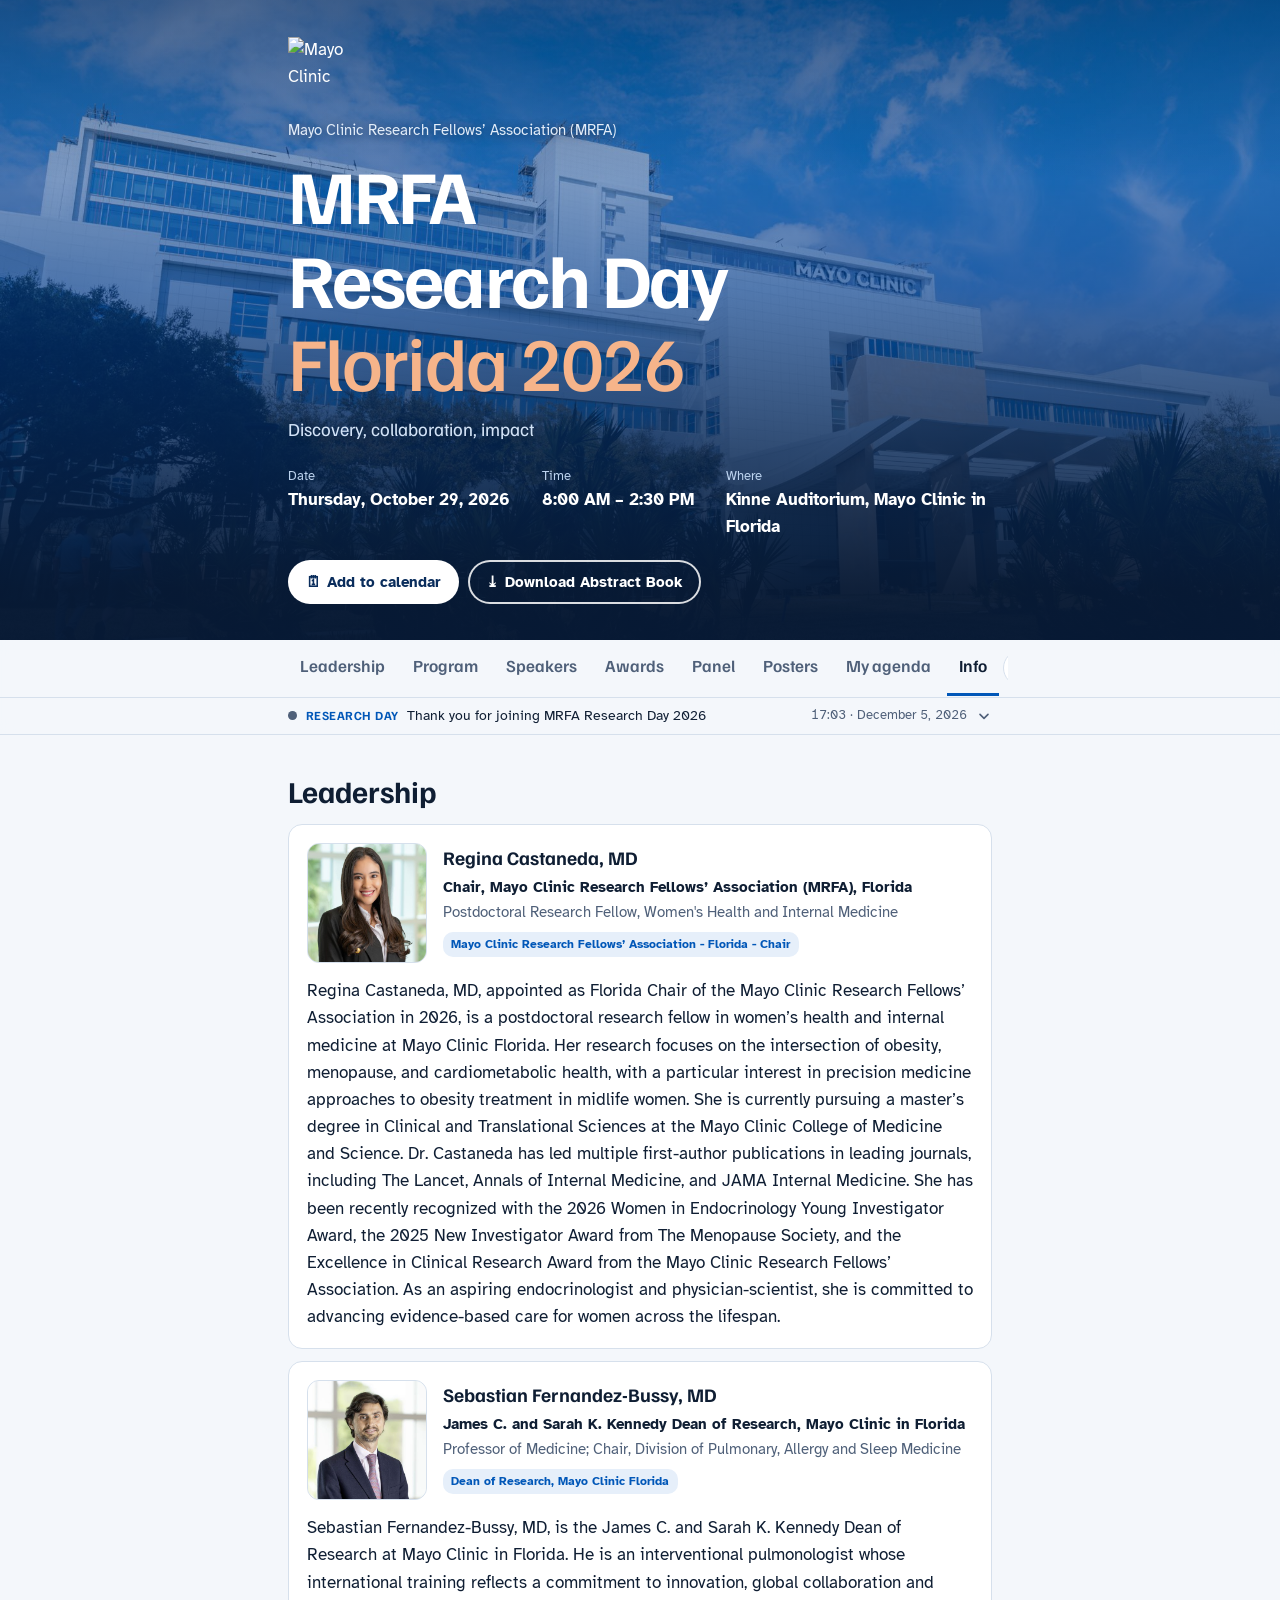
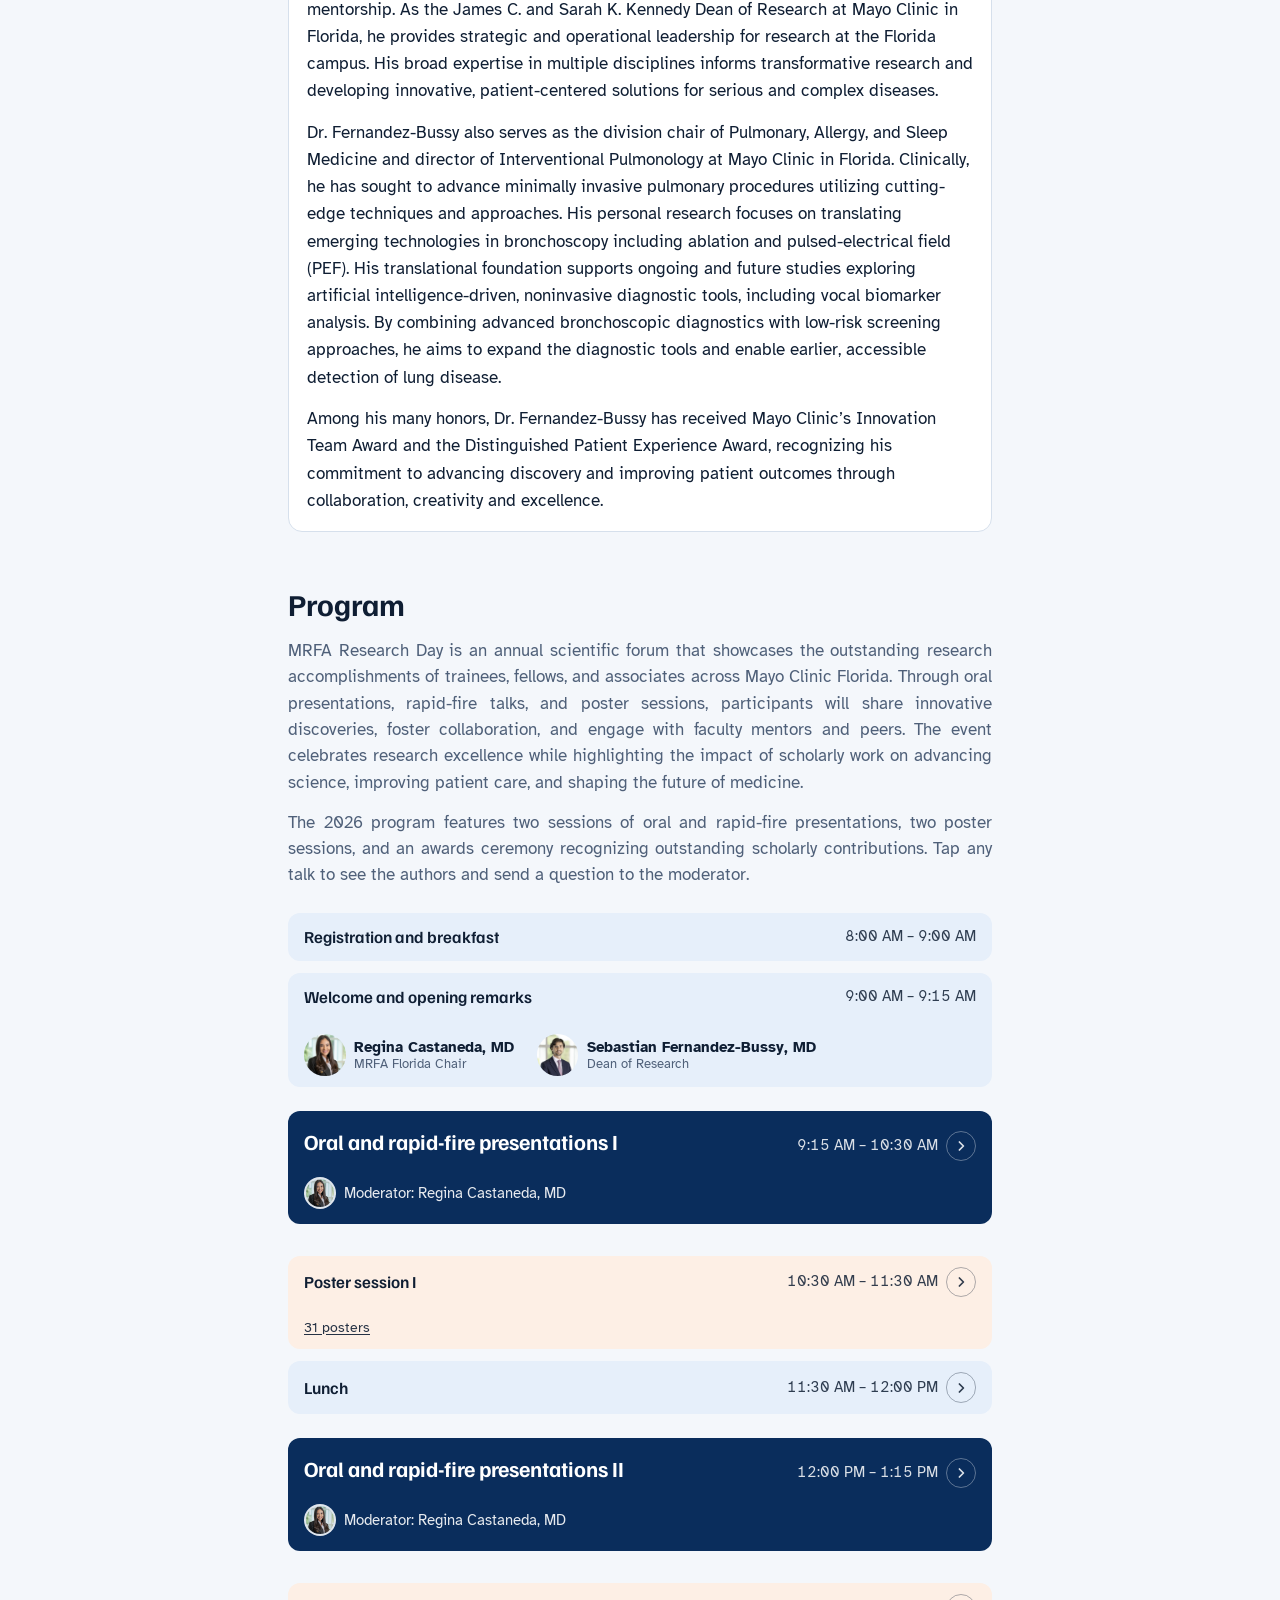
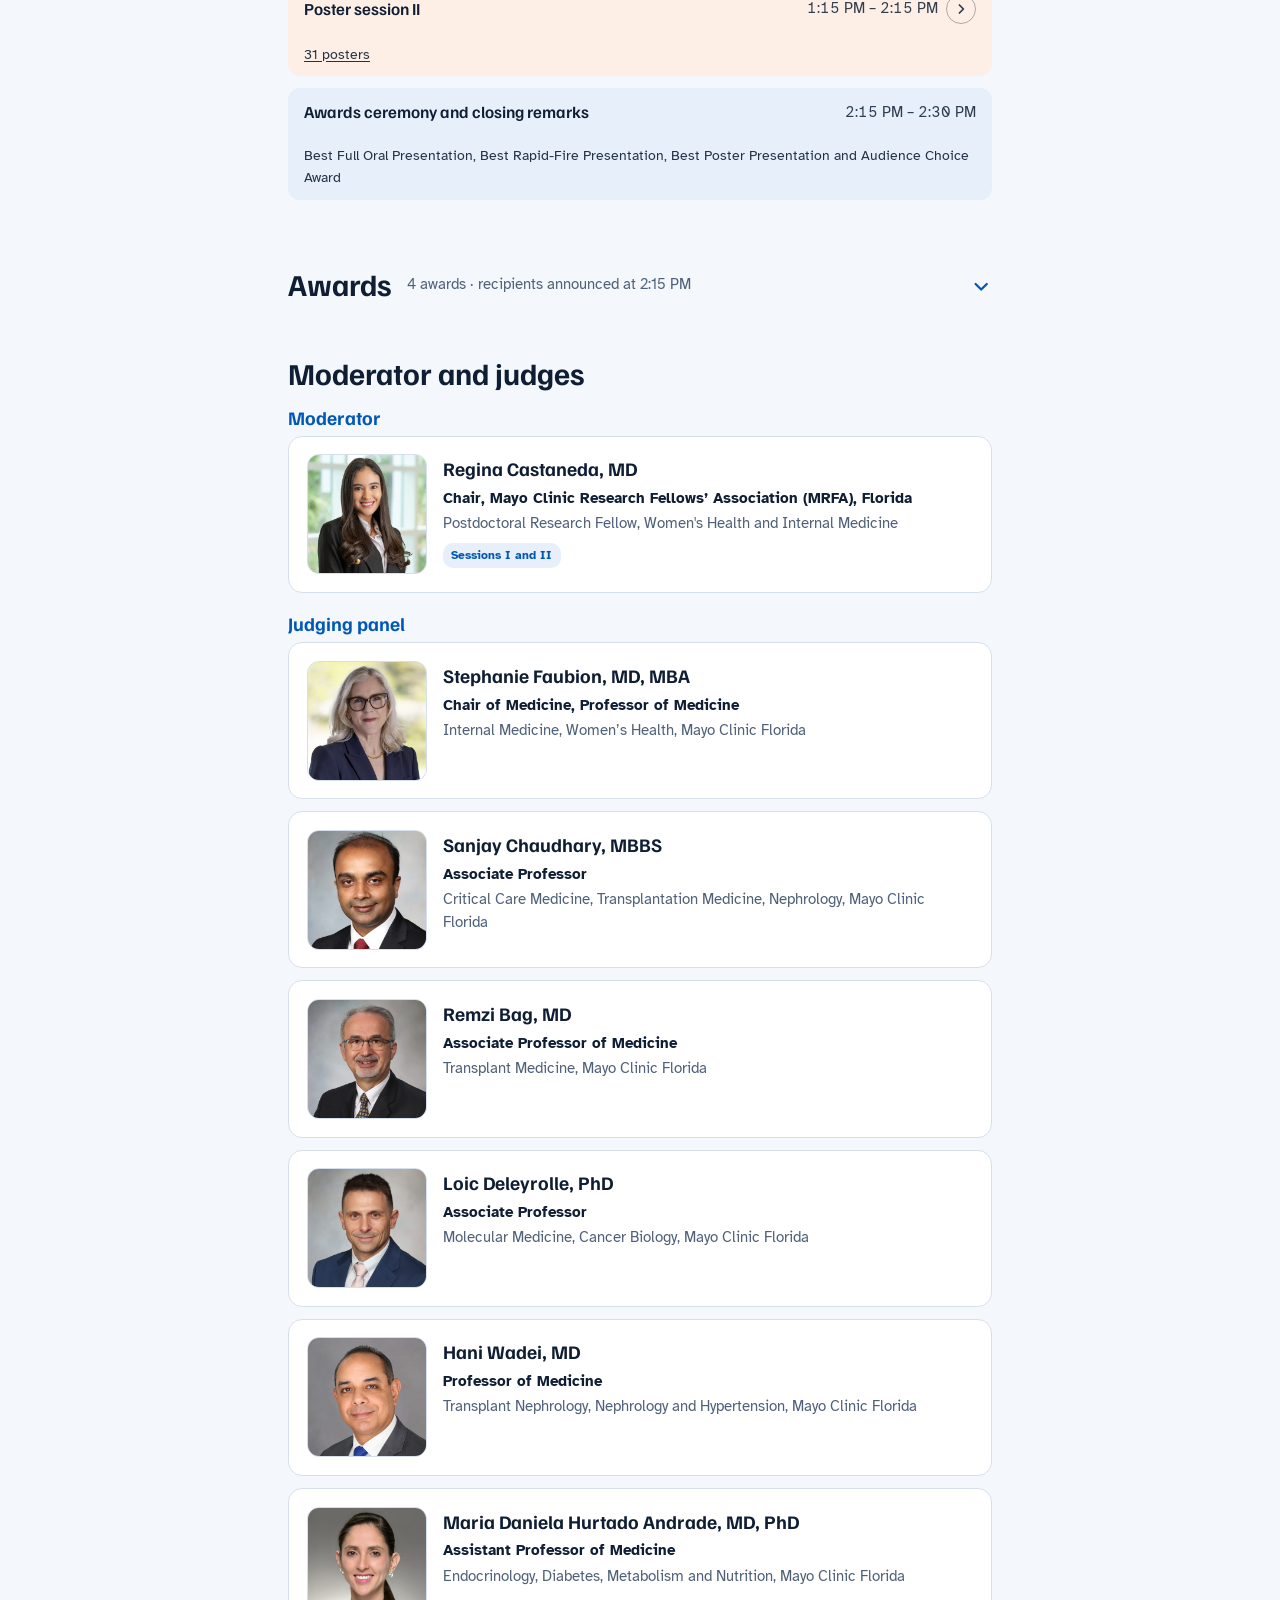
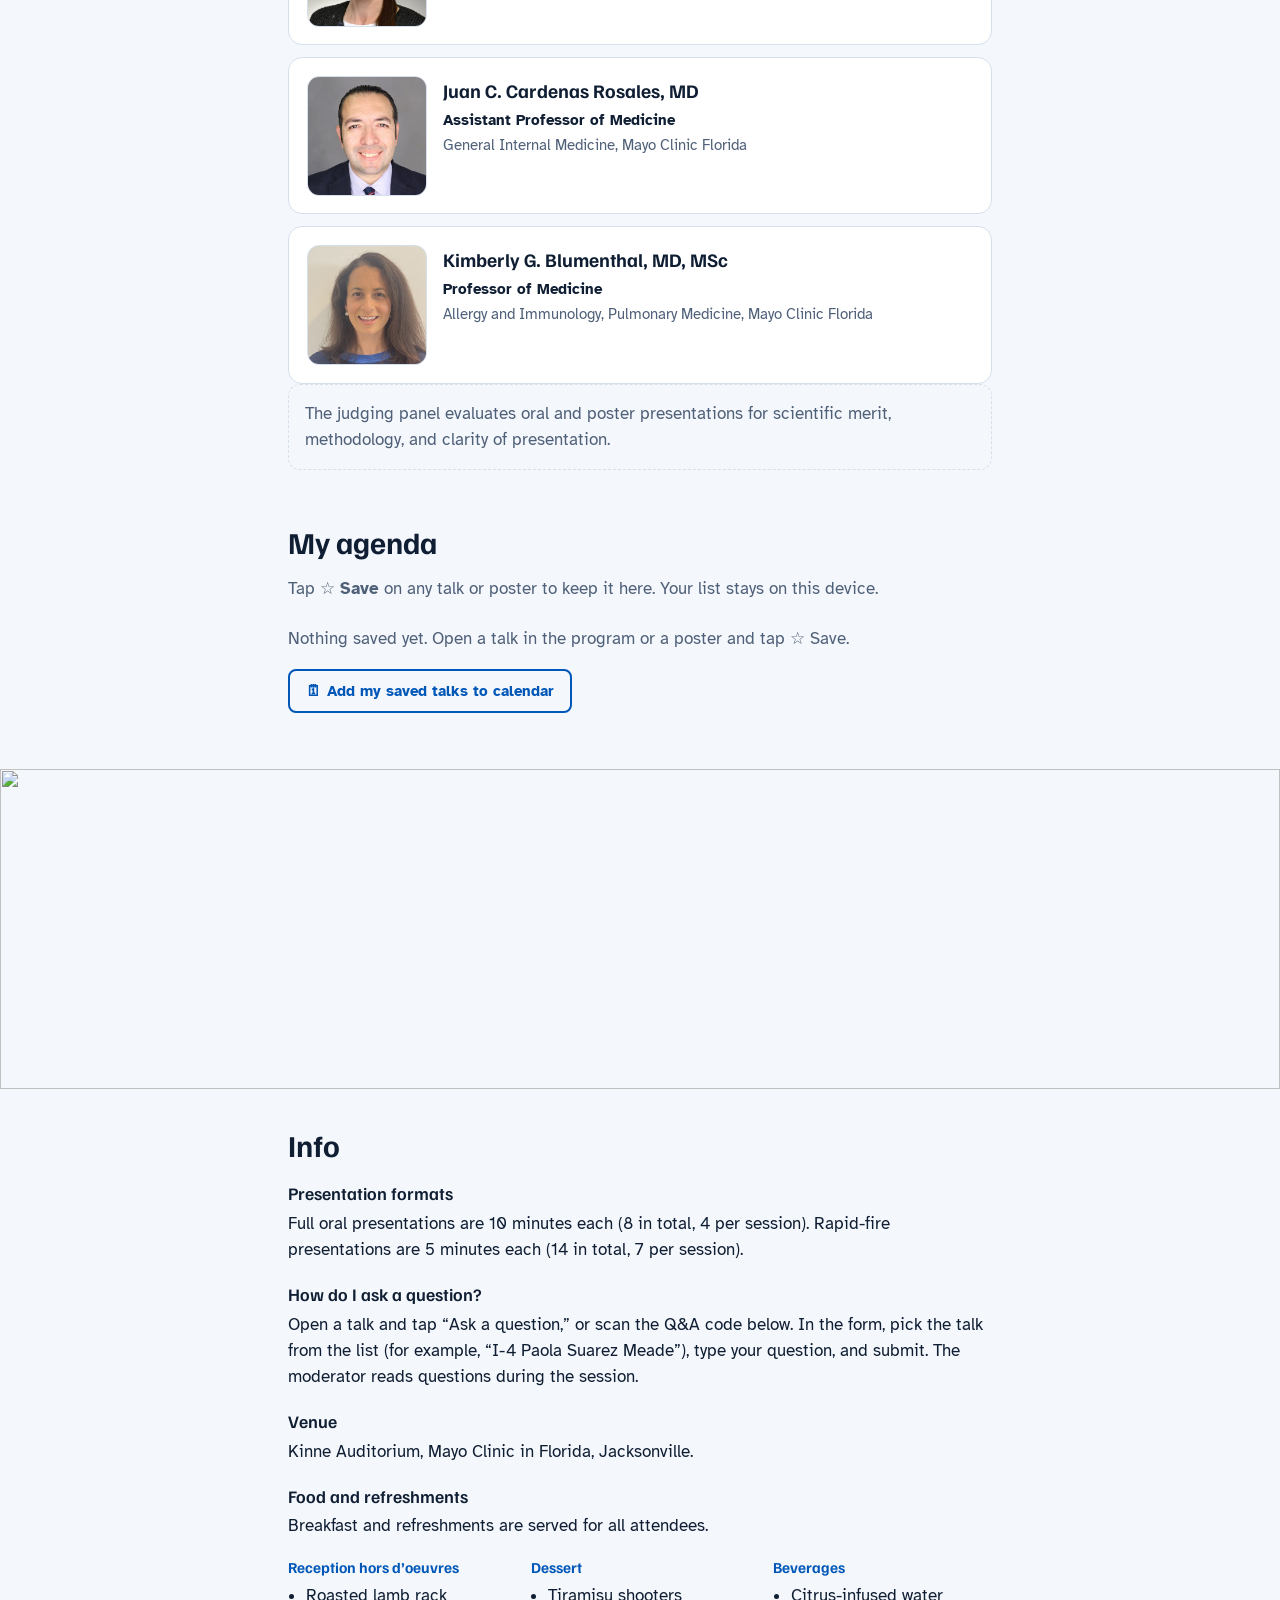
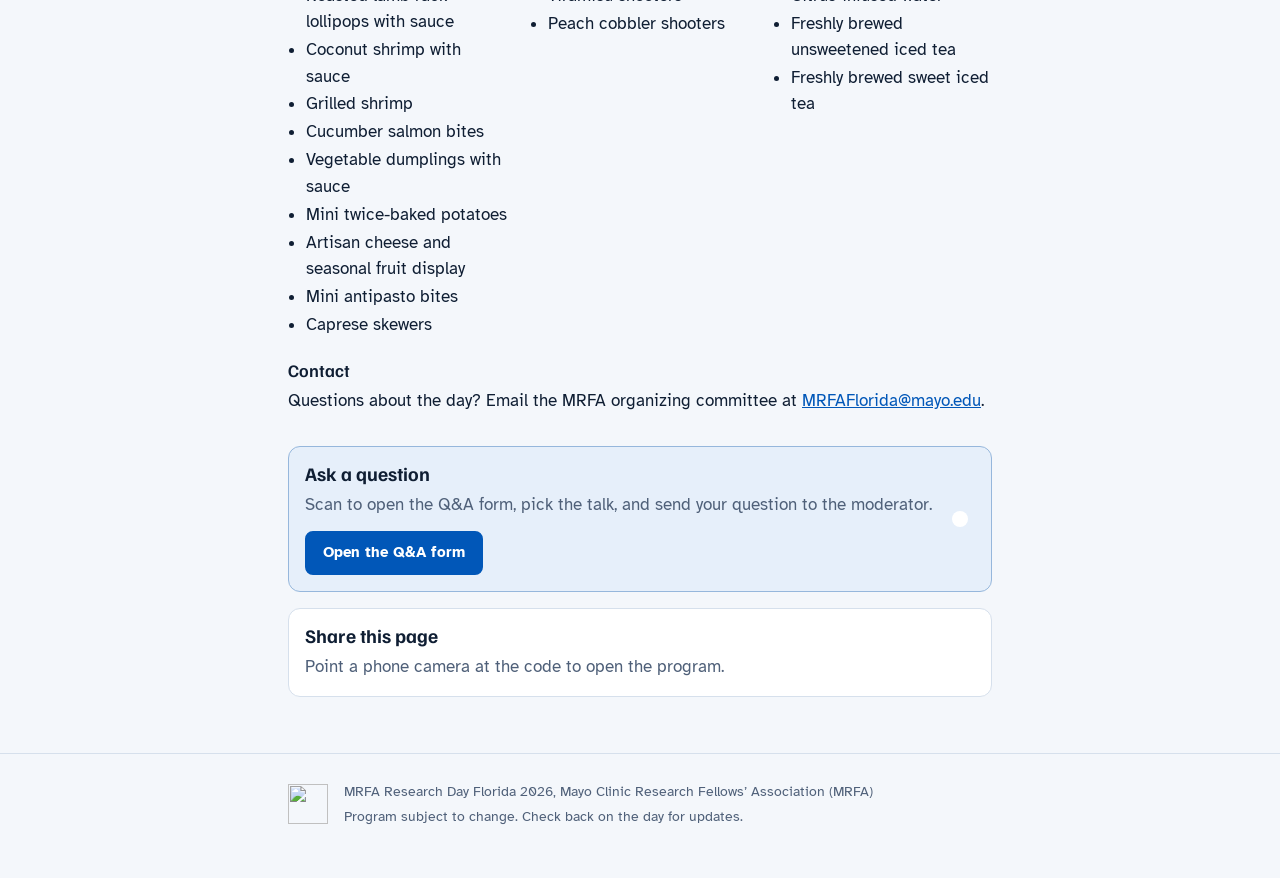
==== index.html @ 40517ba5 "Collapsed Happening now strip under the tabs with 24 h time and date; live state computed from the a" ====
<!doctype html>
<html lang="en">
<head>
  <meta charset="utf-8">
  <meta name="viewport" content="width=device-width, initial-scale=1, viewport-fit=cover">
  <title>Mayo Clinic Research Fellows’ Association (MRFA) Research Day, Florida 2026</title>
  <meta name="description" content="Thursday, October 29, 2026, Kinne Auditorium. Program, speakers, posters, abstracts and live Q&A.">
  <meta property="og:type" content="website">
  <meta property="og:site_name" content="MRFA Research Day, Florida 2026">
  <meta property="og:title" content="MRFA Research Day, Florida 2026">
  <meta property="og:description" content="Thursday, October 29, 2026, Kinne Auditorium. Program, speakers, posters, abstracts and live Q&A.">
  <meta property="og:url" content="https://mrfa-florida.github.io/research-day-2026/">
  <meta property="og:image" content="https://mrfa-florida.github.io/research-day-2026/assets/img/og-card.jpg">
  <meta property="og:image:width" content="1200">
  <meta property="og:image:height" content="630">
  <meta property="og:image:alt" content="MRFA Research Day, Florida 2026. Thursday, October 29, 2026, Kinne Auditorium, Mayo Clinic in Florida.">
  <meta name="twitter:card" content="summary_large_image">
  <meta name="twitter:image" content="https://mrfa-florida.github.io/research-day-2026/assets/img/og-card.jpg">
  <meta name="theme-color" content="#0a2d5c">
  <link rel="preconnect" href="https://fonts.googleapis.com">
  <link rel="preconnect" href="https://fonts.gstatic.com" crossorigin>
  <link href="https://fonts.googleapis.com/css2?family=Atkinson+Hyperlegible:ital,wght@0,400;0,700;1,400&family=Familjen+Grotesk:wght@500;600;700&display=swap" rel="stylesheet">
  <script src="assets/hero.js?v=202610131700"></script>
  <script src="assets/theme.js?v=202610131700"></script>
  <link rel="stylesheet" href="assets/styles.css?v=202610131700">
  <link rel="icon" href="assets/img/mayo-clinic-logo.svg" type="image/svg+xml">
</head>
<body>
  <a class="skip" href="#program">Skip to the program</a>

  <header class="hero">
    <div class="hero-shade"></div>
    <div class="wrap hero-inner">
      <img class="logo" src="assets/img/mayo-clinic-logo-white.svg" alt="Mayo Clinic" width="64" height="64">
      <p class="host" id="host"></p>
      <h1 id="event-name">MRFA Research Day</h1>
      <p class="tagline" id="tagline" hidden></p>
      <dl class="facts">
        <div><dt>Date</dt><dd id="event-date">—</dd></div>
        <div><dt>Time</dt><dd id="event-time">—</dd></div>
        <div><dt>Where</dt><dd id="event-place">—</dd></div>
      </dl>
      <div class="hero-actions">
        <button type="button" class="hero-cal" id="add-cal"><span aria-hidden="true">🗓</span> Add to calendar</button>
        <a class="hero-cal hero-book" href="assets/abstract-book.pdf" download="MRFA-Research-Day-2026-Abstract-Book.pdf"><span aria-hidden="true">⤓</span> Download Abstract Book</a>
      </div>
    </div>
  </header>

  <nav class="tabs" aria-label="Sections">
    <div class="wrap tabs-inner">
      <a href="#leadership">Leadership</a>
      <a href="#program">Program</a>
      <a href="speakers.html">Speakers</a>
      <a href="#awards">Awards</a>
      <a href="#panel">Panel</a>
      <a href="speakers.html#posters">Posters</a>
      <a href="#mine">My agenda</a>
      <a href="#info">Info</a>
      <button type="button" class="theme-btn" id="theme-btn" aria-label="Theme">
        <svg class="ic ic-auto" viewBox="0 0 20 20" aria-hidden="true"><circle cx="10" cy="10" r="7" fill="none" stroke="currentColor" stroke-width="1.8"/><path d="M10 3a7 7 0 0 1 0 14z" fill="currentColor"/></svg>
        <svg class="ic ic-light" viewBox="0 0 20 20" aria-hidden="true"><circle cx="10" cy="10" r="3.6" fill="currentColor"/><g stroke="currentColor" stroke-width="1.8" stroke-linecap="round"><path d="M10 1.8v2.2M10 16v2.2M1.8 10h2.2M16 10h2.2M4.2 4.2l1.6 1.6M14.2 14.2l1.6 1.6M4.2 15.8l1.6-1.6M14.2 5.8l1.6-1.6"/></g></svg>
        <svg class="ic ic-dark" viewBox="0 0 20 20" aria-hidden="true"><path d="M15.5 12.6A6.5 6.5 0 0 1 7.4 4.5a6.5 6.5 0 1 0 8.1 8.1z" fill="currentColor"/></svg>
        <span class="theme-label">Auto</span>
      </button>
    </div>
      <details class="nowstrip" id="nowstrip">
      <summary class="wrap ns-sum">
        <span class="ns-dot" aria-hidden="true"></span>
        <span class="ns-label" id="ns-label">Happening now</span>
        <span class="ns-text" id="ns-text"></span>
        <span class="ns-clock" id="ns-clock"></span>
        <svg class="ns-chev" viewBox="0 0 20 20" aria-hidden="true"><path d="M5 8l5 5 5-5" fill="none" stroke="currentColor" stroke-width="2" stroke-linecap="round" stroke-linejoin="round"/></svg>
      </summary>
      <div class="wrap ns-body" id="ns-body" aria-live="polite"></div>
    </details>
  </nav>

  <main>
    <section id="leadership" class="wrap block" aria-labelledby="h-leadership">
      <h2 id="h-leadership">Leadership</h2>
      <ul class="people" id="committee-list"></ul>
    </section>

    <section id="program" class="wrap block" aria-labelledby="h-program">
      <h2 id="h-program">Program</h2>
      <div class="lede" id="event-intro"></div>
      <p class="notice" id="event-notice" hidden></p>
      <div class="now-card" id="now-card" hidden aria-live="polite"></div>
      <ol class="run" id="run"></ol>
    </section>

    <section id="awards" class="wrap block" aria-labelledby="h-awards">
      <details class="sec-fold" id="awards-fold">
        <summary>
          <h2 id="h-awards">Awards</h2>
          <span class="fold-note">4 awards · recipients announced at 2:15 PM</span>
          <svg class="chev" viewBox="0 0 20 20" aria-hidden="true"><path d="M5 8l5 5 5-5" fill="none" stroke="currentColor" stroke-width="2" stroke-linecap="round" stroke-linejoin="round"/></svg>
        </summary>
        <p class="lede" id="awards-note"></p>
        <ul class="awards" id="award-list"></ul>
        <div class="award-card" id="award-card" hidden>
          <h3 id="award-title">Audience Choice Award</h3>
          <div id="award-text"></div>
          <div class="award-row">
            <a class="btn rate-btn" id="award-open" data-start="09:15" data-open-label="Rate a talk" target="_blank" rel="noopener" aria-disabled="true">Rate this talk</a>
            <div class="qr" id="award-qr" aria-label="QR code for the rating form"></div>
          </div>
        </div>
      </details>
    </section>

    <section id="panel" class="wrap block" aria-labelledby="h-panel">
      <h2 id="h-panel">Moderator and judges</h2>
      <h3 class="panel-sub">Moderator</h3>
      <ul class="people" id="moderator-list"></ul>
      <h3 class="panel-sub">Judging panel</h3>
      <ul class="people" id="judge-list"></ul>
      <p class="panel-note" id="judges-note" hidden></p>
    </section>




    <section id="mine" class="wrap block" aria-labelledby="h-mine">
      <h2 id="h-mine">My agenda</h2>
      <p class="lede">Tap <strong>☆ Save</strong> on any talk or poster to keep it here. Your list stays on this device.</p>
      <ul class="mine" id="mine-list"></ul>
      <p class="empty" id="mine-empty">Nothing saved yet. Open a talk in the program or a poster and tap ☆ Save.</p>
      <button type="button" class="btn ghost" id="mine-cal" hidden><span aria-hidden="true">🗓</span> Add my saved talks to calendar</button>
    </section>

    <figure class="band" aria-hidden="true">
      <picture>
        <source media="(max-width: 700px)" srcset="assets/img/campus-palms-sm.jpg">
        <img src="assets/img/campus-palms.jpg" alt="" loading="lazy">
      </picture>
    </figure>

    <section id="info" class="wrap block" aria-labelledby="h-info">
      <h2 id="h-info">Info</h2>
      <dl class="faq" id="faq"></dl>
      <div class="share qa-card" id="qa-card" hidden>
        <div class="share-text">
          <h3>Ask a question</h3>
          <p>Scan to open the Q&amp;A form, pick the talk, and send your question to the moderator.</p>
          <p><a class="btn" id="qa-open" href="#" target="_blank" rel="noopener">Open the Q&amp;A form</a></p>
        </div>
        <div class="qr" id="qa-qr" aria-label="QR code for the Q&amp;A form"></div>
      </div>
      <div class="share">
        <div class="share-text">
          <h3>Share this page</h3>
          <p>Point a phone camera at the code to open the program.</p>
        </div>
        <div class="qr" id="site-qr" aria-label="QR code for this page"></div>
      </div>
    </section>
  </main>

  <footer class="foot">
    <div class="wrap foot-inner">
      <img src="assets/img/mayo-clinic-logo.svg" alt="" width="40" height="40" class="foot-logo">
      <div>
        <p id="foot-host"></p>
        <p class="updated">Program subject to change. Check back on the day for updates.</p>
      </div>
    </div>
  </footer>

  <dialog id="qr-dialog" aria-labelledby="qr-title">
    <form method="dialog" class="qr-dialog-inner">
      <h3 id="qr-title">Scan to ask a question</h3>
      <p id="qr-sub"></p>
      <div class="qr qr-large" id="qr-big"></div>
      <button class="btn" value="close">Close</button>
    </form>
  </dialog>

  <script src="assets/qrcode-generator.js?v=202610131700"></script>
  <script src="assets/extras.js?v=202610131700"></script>
  <script src="assets/rating.js?v=202610131700"></script>
  <script src="assets/app.js?v=202610131700"></script>
</body>
</html>
---- assets/styles.css ----
:root {
  --paper: #f4f7fb;
  --surface: #ffffff;
  --ink: #0f1e33;
  --muted: #4f6079;
  --line: #d6e0ec;
  --blue: #0157b8;
  --blue-ink: #ffffff;
  --blue-tint: #e6effa;
  --navy: #0a2d5c;
  --sunset: #f6b48a;
  --sunset-soft: #fdeee4;
  --focus: #0157b8;
  --display: "Familjen Grotesk", system-ui, sans-serif;
  --body: "Atkinson Hyperlegible", system-ui, sans-serif;
  color-scheme: light;
}
@media (prefers-color-scheme: dark) {
  :root:not([data-theme="light"]) {
    --paper: #0b1626; --surface: #111f34; --ink: #e4ecf7; --muted: #9fb0c8; --line: #233652;
    --blue: #5aa2f0; --blue-ink: #06172d; --blue-tint: #15294a; --navy: #071a36;
    --sunset-soft: #3a2a22; --focus: #8cc0ff; color-scheme: dark;
  }
}
:root[data-theme="dark"] {
  --paper: #0b1626; --surface: #111f34; --ink: #e4ecf7; --muted: #9fb0c8; --line: #233652;
  --blue: #5aa2f0; --blue-ink: #06172d; --blue-tint: #15294a; --navy: #071a36;
  --sunset-soft: #3a2a22; --focus: #8cc0ff; color-scheme: dark;
}

* { box-sizing: border-box; }
html { scroll-behavior: smooth; scroll-padding-top: 7.5rem; -webkit-text-size-adjust: 100%; }
@media (prefers-reduced-motion: reduce) { html { scroll-behavior: auto; } }
body { margin: 0; background: var(--paper); color: var(--ink); font: 400 1.0625rem/1.55 var(--body); }
h1, h2, h3 { font-family: var(--display); line-height: 1.1; margin: 0; }
a { color: var(--blue); }
:focus-visible { outline: 3px solid var(--focus); outline-offset: 2px; border-radius: 4px; }
.wrap { max-width: 46rem; margin: 0 auto; padding: 0 1rem; }
.sr { position: absolute; width: 1px; height: 1px; overflow: hidden; clip: rect(0 0 0 0); }
.skip { position: absolute; left: -999px; top: 0; background: #fff; color: var(--navy); padding: .5rem 1rem; z-index: 10; }
.skip:focus { left: 1rem; }

/* Hero: Florida campus at dusk */
.hero {
  position: relative; color: #fff; isolation: isolate;
  background: var(--navy) var(--hero-lg, url("img/hero/campus-facade.jpg")) var(--hero-pos, 62%) center / cover no-repeat;
  min-height: min(78vh, 40rem); display: flex; align-items: flex-end;
}
@media (max-width: 700px) { .hero { background-image: var(--hero-sm, url("img/hero/campus-facade-sm.jpg")); min-height: 34rem; } }
.hero-shade {
  position: absolute; inset: 0; z-index: -1;
  background:
    linear-gradient(180deg, rgba(10,45,92,.55) 0%, rgba(10,45,92,0) 28%),
    linear-gradient(0deg, rgba(7,26,54,.96) 8%, rgba(1,60,140,.66) 55%, rgba(1,60,140,.22) 100%);
}
.hero-inner { width: 100%; padding-top: 1.25rem; padding-bottom: 2.25rem; }
.logo { display: block; width: 64px; height: 64px; margin: 0 0 1.1rem; }
@media (max-width: 700px) { .logo { width: 52px; height: 52px; margin-bottom: .9rem; } }
.host { text-shadow: 0 1px 8px rgba(7,26,54,.6); margin: 0 0 .6rem; color: #e3edf9; font-size: .95rem; max-width: 30rem; }
.hero h1 { font-size: clamp(2.6rem, 11vw, 4.75rem); font-weight: 700; letter-spacing: -.025em; max-width: 12ch; text-wrap: balance; }
.hero h1 .yr { display: block; font-weight: 500; color: var(--sunset); }
.facts { display: grid; grid-template-columns: repeat(3, auto); justify-content: start; gap: .25rem 2rem; margin: 1.5rem 0 0; }
.facts dt { font-size: .8rem; color: #bcd3ef; }
.facts dd { margin: 0; font-weight: 700; }
@media (max-width: 34rem) { .facts { grid-template-columns: 1fr 1fr; gap: .7rem 1.5rem; } .facts div:last-child { grid-column: 1 / -1; } }

/* Now bar */
.nowbar { background: var(--sunset); color: #2a1305; }
.nowbar-inner { display: grid; grid-template-columns: 1fr 1fr; gap: 1rem; padding-top: .6rem; padding-bottom: .6rem; font-size: .95rem; }
.now-slot, .next-slot { display: flex; gap: .5rem; align-items: baseline; min-width: 0; }
.now-slot span:last-child, .next-slot span:last-child { overflow: hidden; text-overflow: ellipsis; white-space: nowrap; }
.now-tag, .next-tag { font-family: var(--display); font-weight: 700; flex: none; }
.next-tag { opacity: .7; }
@media (max-width: 34rem) { .nowbar-inner { grid-template-columns: 1fr; gap: .2rem; } }

/* Tabs */
.tabs { position: sticky; top: 0; z-index: 5; background: color-mix(in srgb, var(--paper) 92%, transparent); backdrop-filter: blur(8px); border-bottom: 1px solid var(--line); }
.tabs-inner { display: flex; gap: .25rem; overflow-x: auto; }
.tabs-inner > a { flex: none; padding: .85rem .75rem; text-decoration: none; color: var(--muted); font-family: var(--display); font-weight: 600; border-bottom: 3px solid transparent; }
.tabs-inner > a[hidden] { display: none; }
.tabs-inner > a[aria-current="true"] { color: var(--ink); border-bottom-color: var(--blue); }

.block { padding-top: 2.5rem; padding-bottom: 1rem; }
.block[hidden] { display: none; }
.block h2 { font-size: 1.9rem; margin-bottom: 1rem; }
.block h3 { font-size: 1.2rem; margin-bottom: .5rem; }
.lede { margin: 0 0 1.5rem; color: var(--muted); max-width: 38rem; }
.notice { margin: 0 0 1.5rem; padding: .6rem .8rem; border-left: 4px solid var(--sunset); background: var(--sunset-soft); }

/* Program */
.run { list-style: none; margin: 0; padding: 0; }
.slot { margin-bottom: 2rem; }
.slot-head { display: flex; align-items: baseline; justify-content: space-between; gap: 1rem; padding: .9rem 1rem; background: var(--navy); color: #fff; border-radius: 12px 12px 0 0; }
.slot.break .slot-head, .slot.plenary .slot-head, .slot.posters .slot-head { background: var(--blue-tint); color: var(--ink); border-radius: 12px; }
.slot-title { font-family: var(--display); font-size: 1.35rem; font-weight: 700; }
.slot-when { font-size: .95rem; opacity: .85; white-space: nowrap; font-variant-numeric: tabular-nums; }
.slot-head { flex-wrap: wrap; }
.slot-meta { flex-basis: 100%; font-size: .95rem; opacity: .9; }
.slot-meta .initials.sm { border: 2px solid rgba(255,255,255,.7); }
.slot.now .slot-head { box-shadow: inset 0 -4px 0 var(--sunset); }
.slot.past { opacity: .6; }
.now-label { display: inline-block; background: var(--sunset); color: #2a1305; font: 700 .8rem var(--body); padding: .1rem .5rem; border-radius: 999px; margin-left: .5rem; vertical-align: .2em; }
.now-label[hidden] { display: none; }

.talks { list-style: none; margin: 0; padding: 0; background: var(--surface); border: 1px solid var(--line); border-top: 0; border-radius: 0 0 12px 12px; }
.talks > li + li { border-top: 1px solid var(--line); }
.talk > summary { list-style: none; cursor: pointer; display: grid; grid-template-columns: 4rem 1fr 1.2rem; gap: .75rem; padding: .9rem 1rem; align-items: start; }
.talk > summary::-webkit-details-marker { display: none; }
.talk > summary:hover .talk-title { color: var(--blue); }
.ord { font-family: var(--display); font-weight: 700; font-size: 1.15rem; color: var(--blue); font-variant-numeric: tabular-nums; line-height: 1.3; }
.ord small { display: block; font: 400 .78rem var(--body); color: var(--muted); }
.talk-title { font-weight: 700; line-height: 1.35; display: block; }
.talk-who { color: var(--muted); font-size: .95rem; display: block; margin-top: .2rem; }
.fmt { display: inline-block; font: 700 .75rem/1 var(--body); padding: .3rem .5rem; border-radius: 5px; margin-bottom: .35rem; }
.fmt.full { background: var(--blue); color: var(--blue-ink); }
.fmt.rapid { border: 1.5px solid var(--blue); color: var(--blue); padding: .22rem .45rem; }
.chev { width: 1.2rem; height: 1.2rem; margin-top: .2rem; transition: transform .2s; color: var(--muted); }
.talk[open] .chev { transform: rotate(180deg); }
@media (prefers-reduced-motion: reduce) { .chev { transition: none; } }
.talk.live { background: var(--sunset-soft); }
.talk-detail { padding: 0 1rem 1.1rem 5.75rem; }
.talk-detail dl { margin: 0 0 .9rem; display: grid; grid-template-columns: auto 1fr; gap: .3rem .9rem; font-size: .95rem; }
.talk-detail dt { color: var(--muted); }
.talk-detail dd { margin: 0; }
@media (max-width: 30rem) { .talk-detail { padding-left: 1rem; } }

.actions { display: flex; flex-wrap: wrap; gap: .5rem; }
.btn { display: inline-flex; align-items: center; gap: .4rem; font: 700 .95rem/1 var(--body); padding: .7rem 1rem; border-radius: 8px; border: 2px solid var(--blue); background: var(--blue); color: var(--blue-ink); text-decoration: none; cursor: pointer; min-height: 44px; }
.btn.ghost { background: transparent; color: var(--blue); }
.btn[aria-disabled="true"] { background: transparent; border-color: var(--line); color: var(--muted); cursor: default; }

/* Speakers */
.filters { display: flex; flex-wrap: wrap; gap: .4rem; margin-bottom: 1rem; }
.chip { font: 600 .9rem var(--body); padding: .45rem .85rem; border-radius: 999px; border: 1px solid var(--line); background: var(--surface); color: var(--ink); cursor: pointer; min-height: 40px; }
.chip[aria-pressed="true"] { background: var(--blue); color: var(--blue-ink); border-color: var(--blue); }
.speakers { list-style: none; margin: 0; padding: 0; display: grid; gap: .75rem; }
.speaker { background: var(--surface); border: 1px solid var(--line); border-radius: 12px; padding: 1rem; display: grid; grid-template-columns: 3rem 1fr; gap: .9rem; }
.initials { position: relative; overflow: hidden; flex: none; width: 3rem; height: 3rem; border-radius: 50%; display: grid; place-items: center; font-family: var(--display); font-weight: 700; background: var(--blue-tint); color: var(--blue); }
.speaker h3 { font-size: 1.1rem; margin: 0; }
.speaker .aff { color: var(--muted); font-size: .92rem; margin: .1rem 0 .5rem; }
.speaker .ttl { margin: 0 0 .4rem; line-height: 1.4; }
.speaker .when { font-size: .9rem; color: var(--muted); margin: 0 0 .75rem; }
.speaker .when a { color: inherit; }

/* Posters */
.search input { width: 100%; font: inherit; padding: .75rem .9rem; border: 1px solid var(--line); border-radius: 8px; background: var(--surface); color: var(--ink); margin-bottom: 1rem; }
.posters { list-style: none; margin: 0; padding: 0; }
.poster { display: grid; grid-template-columns: 3.2rem 1fr; gap: .75rem; padding: .8rem 0; border-bottom: 1px solid var(--line); }
.pnum { font-family: var(--display); font-weight: 700; color: var(--blue); }
.poster .ttl { font-weight: 700; line-height: 1.35; }
.poster .who { color: var(--muted); font-size: .95rem; }
.empty { color: var(--muted); }

/* Palms band */
.band { margin: 2.5rem 0 0; height: clamp(11rem, 34vw, 20rem); overflow: hidden; position: relative; }
.band img { width: 100%; height: 100%; object-fit: cover; object-position: center 35%; display: block; }

/* Info */
.judges { list-style: none; padding: 0; margin: 0 0 1.5rem; columns: 2; }
.faq { margin: 0 0 2rem; }
.faq dt { font-family: var(--display); font-weight: 600; font-size: 1.1rem; margin-top: 1.1rem; }
.faq dd { margin: .2rem 0 0; }
.share { display: flex; gap: 1.25rem; align-items: center; background: var(--surface); border: 1px solid var(--line); border-radius: 12px; padding: 1rem; }
.share p { margin: 0; color: var(--muted); }
.qr { background: #fff; padding: 8px; border-radius: 8px; flex: none; line-height: 0; }
.qr img, .qr canvas { display: block; width: 112px; height: 112px; }
.qr-large img, .qr-large canvas { width: min(72vw, 280px); height: auto; aspect-ratio: 1; }

dialog { border: none; border-radius: 14px; padding: 0; background: var(--surface); color: var(--ink); max-width: calc(100vw - 2rem); }
dialog::backdrop { background: rgba(7,26,54,.65); }
.qr-dialog-inner { padding: 1.25rem; display: grid; gap: .75rem; justify-items: center; text-align: center; }
.qr-dialog-inner p { margin: 0; color: var(--muted); max-width: 18rem; }

.foot { margin-top: 2.5rem; border-top: 1px solid var(--line); color: var(--muted); font-size: .9rem; }
.foot-inner { display: flex; gap: 1rem; align-items: center; padding-top: 1.5rem; padding-bottom: 3rem; }
.foot-logo { color: var(--ink); flex: none; }
.foot p { margin: .15rem 0; }
@media (prefers-color-scheme: dark) { :root:not([data-theme="light"]) .foot-logo { filter: invert(1); } }
:root[data-theme="dark"] .foot-logo { filter: invert(1); }
.initials img { position: absolute; inset: 0; width: 100%; height: 100%; object-fit: cover; object-position: center 25%; }
.initials.sm { width: 2rem; height: 2rem; font-size: .75rem; }
.who-row { display: flex; align-items: center; gap: .5rem; }
.tagline { margin: .75rem 0 0; font-family: var(--display); font-size: 1.15rem; color: #d3e3f7; text-shadow: 0 1px 8px rgba(7,26,54,.6); }
.tagline[hidden] { display: none; }
.ord small { white-space: nowrap; }
.slot.break, .slot.plenary, .slot.posters { margin-bottom: .75rem; }
.slot.session { margin-top: 1.5rem; margin-bottom: 2rem; }
.slot.break .slot-head, .slot.plenary .slot-head, .slot.posters .slot-head { flex-wrap: nowrap; padding: .7rem 1rem; align-items: center; }
.slot.break .slot-title, .slot.plenary .slot-title, .slot.posters .slot-title { font-size: 1.05rem; font-weight: 600; }
.slot.posters .slot-head { background: color-mix(in srgb, var(--sunset) 22%, var(--surface)); }
.slot.now.break .slot-head, .slot.now.plenary .slot-head, .slot.now.posters .slot-head { box-shadow: inset 4px 0 0 var(--sunset); }

/* Full oral highlight */
:root { --full-bg: #e3eefc; --full-bar: #0157b8; }
@media (prefers-color-scheme: dark) { :root:not([data-theme="light"]) { --full-bg: #16305a; --full-bar: #5aa2f0; } }
:root[data-theme="dark"] { --full-bg: #16305a; --full-bar: #5aa2f0; }
.talks > li.is-full { background: var(--full-bg); box-shadow: inset 4px 0 0 var(--full-bar); }
.talks > li.is-full:last-child { border-radius: 0 0 11px 11px; }
.talks > li.is-full .talk-title { color: var(--navy); }
@media (prefers-color-scheme: dark) { :root:not([data-theme="light"]) .talks > li.is-full .talk-title { color: var(--ink); } }
:root[data-theme="dark"] .talks > li.is-full .talk-title { color: var(--ink); }
.talk.live { background: var(--sunset-soft); }
.speaker.is-full { background: var(--full-bg); border-color: color-mix(in srgb, var(--full-bar) 35%, var(--line)); box-shadow: inset 4px 0 0 var(--full-bar); }
.speaker.is-full .initials { box-shadow: 0 0 0 2px var(--full-bar); }

.pick { margin: 0 0 .5rem; font-size: .9rem; color: var(--muted); flex-basis: 100%; }
.pick strong { color: var(--ink); white-space: nowrap; }
.qa-card { margin-bottom: 1rem; background: var(--blue-tint); border-color: color-mix(in srgb, var(--blue) 30%, var(--line)); }
.qa-card[hidden] { display: none; }
.qa-card .btn { margin-top: .75rem; }
.qr svg { display: block; width: 112px; height: 112px; }
.qr-large svg { width: min(72vw, 280px); height: auto; aspect-ratio: 1; }

/* Theme button */
:root[data-theme="light"] { color-scheme: light; }
.theme-btn { margin-left: auto; align-self: center; flex: none; display: inline-flex; align-items: center; gap: .35rem; font: 600 .85rem var(--body); color: var(--muted); background: var(--surface); border: 1px solid var(--line); border-radius: 999px; padding: .4rem .7rem; min-height: 36px; cursor: pointer; }
.theme-btn .ic { width: 1rem; height: 1rem; display: none; }
.theme-btn[data-mode="auto"] .ic-auto, .theme-btn[data-mode="light"] .ic-light, .theme-btn[data-mode="dark"] .ic-dark { display: block; }
.abs-right { display: flex; align-items: center; gap: .75rem; }
.abs-bar .theme-btn { background: transparent; color: #fff; border-color: rgba(255,255,255,.4); }
@media (max-width: 30rem) { .abs-bar .theme-label { display: none; } .abs-bar .theme-btn { padding: .45rem; } .abs-back { white-space: nowrap; } }
.role { color: var(--muted); font-size: .88rem; line-height: 1.35; display: inline-block; margin-top: .1rem; }
.abs-presenter span.small { display: block; }
.talk-detail .who-row { align-items: flex-start; } .talk-detail .who-row .initials.sm { margin-top: .1rem; }

/* Rating + Audience Choice Award */
.btn.rate-btn { background: var(--surface); color: var(--blue); }
.btn.rate-btn:not([aria-disabled])::before { content: "★"; color: #e0a100; }
.btn.rate-btn[aria-disabled="true"] { background: transparent; border-color: var(--line); color: var(--muted); cursor: default; }
.award-card { margin: 0 0 1rem; padding: 1.1rem 1rem; border-radius: 12px; border: 1px solid color-mix(in srgb, var(--sunset) 55%, var(--line)); background: color-mix(in srgb, var(--sunset) 14%, var(--surface)); }
.award-card[hidden] { display: none; }
.award-card h3 { font-size: 1.25rem; margin-bottom: .5rem; }
.award-card p { margin: 0 0 .6rem; }
.award-row { display: flex; align-items: center; justify-content: space-between; gap: 1rem; margin-top: .75rem; flex-wrap: wrap; }

/* Posters */
.pgroup { list-style: none; margin: 0 0 1.5rem; }
.pgroup h3 { font-size: 1.05rem; color: var(--blue); padding-bottom: .4rem; border-bottom: 2px solid var(--blue); margin-bottom: 0; display: flex; justify-content: space-between; align-items: baseline; }
.pgroup h3 span { font: 600 .85rem var(--body); color: var(--muted); }
.pgroup > ul { list-style: none; margin: 0; padding: 0; }
.poster .ttl a { color: var(--ink); text-decoration: none; }
.poster .ttl a:hover { color: var(--blue); text-decoration: underline; }
.poster .who strong { font-weight: 700; color: var(--ink); }
.slot-meta .slot-link { color: inherit; text-decoration: underline; text-underline-offset: 2px; }
.slot.posters .slot-head, .slot.plenary .slot-head { flex-wrap: wrap; }
.slot.posters .slot-meta, .slot.plenary .slot-meta { flex-basis: 100%; margin-top: .15rem; font-size: .9rem; }
.fmt { white-space: nowrap; }

/* Moderator and judges */
.panel-sub { font-size: 1.05rem; color: var(--blue); margin: 1.25rem 0 .6rem; }
.panel-sub:first-of-type { margin-top: 0; }
.people { list-style: none; margin: 0; padding: 0; display: grid; gap: .75rem; }
.person { background: var(--surface); border: 1px solid var(--line); border-radius: 14px; padding: 1.1rem; }
.person-head { display: grid; grid-template-columns: 5.5rem 1fr; gap: 1rem; align-items: center; }
.initials.lg { width: 5.5rem; height: 5.5rem; font-size: 1.5rem; box-shadow: 0 0 0 3px var(--surface), 0 0 0 5px var(--blue); }
.person h4 { font-family: var(--display); font-size: 1.2rem; margin: 0 0 .2rem; }
.p-title { margin: 0; font-weight: 700; font-size: .95rem; }
.p-role { margin: .1rem 0 0; color: var(--muted); font-size: .92rem; }
.p-tag { display: inline-block; margin-top: .5rem; font: 700 .78rem var(--body); padding: .25rem .55rem; border-radius: 999px; background: var(--blue-tint); color: var(--blue); }
.p-bio { margin: .9rem 0 0; line-height: 1.6; }
.panel-note { margin: 0; padding: 1rem; border: 1px dashed var(--line); border-radius: 12px; color: var(--muted); }
/* Panel photos: larger, squared */
.person-head { grid-template-columns: 7.5rem 1fr; align-items: start; }
.initials.lg { width: 7.5rem; height: 7.5rem; border-radius: 12px; box-shadow: none; border: 1px solid var(--line); font-size: 2rem; }
.initials.lg img { object-position: center 20%; }
@media (max-width: 22rem) { .person-head { grid-template-columns: 6rem 1fr; } .initials.lg { width: 6rem; height: 6rem; } }
.p-tag { white-space: normal; border-radius: 10px; line-height: 1.35; }

/* Secondary actions */
.mini-row { display: flex; flex-wrap: wrap; gap: .35rem; margin-top: .6rem; }
.mini-btn { display: inline-flex; align-items: center; gap: .3rem; font: 600 .82rem var(--body); color: var(--ink); background: transparent; border: 1px solid var(--line); border-radius: 999px; padding: .38rem .7rem; min-height: 34px; cursor: pointer; text-decoration: none; }
.mini-btn:hover { border-color: var(--blue); color: var(--blue); }
.save-btn[aria-pressed="true"] { border-color: #e0a100; background: color-mix(in srgb, #f2c14e 18%, var(--surface)); }
.save-btn .star { color: #e0a100; }
.code { display: inline-block; margin-left: .4rem; font: 700 .72rem var(--body); color: var(--muted); letter-spacing: .02em; vertical-align: .1em; }
.poster .mini-row { margin-top: .4rem; }

/* Hero calendar */
.hero-cal { margin-top: 1.25rem; display: inline-flex; align-items: center; gap: .4rem; font: 700 .95rem var(--body); color: var(--navy); background: #fff; border: 0; border-radius: 999px; padding: .65rem 1.1rem; cursor: pointer; min-height: 44px; }
.hero-cal:hover { background: #e6effa; }
.hero-actions { margin-top: 1.25rem; display: flex; flex-wrap: wrap; gap: .6rem; }
.hero-actions .hero-cal { margin-top: 0; text-decoration: none; }
.hero-book { background: transparent; color: #fff; box-shadow: inset 0 0 0 2px rgba(255,255,255,.85); }
.hero-book:hover { background: rgba(255,255,255,.14); color: #fff; }

/* Awards */
.awards { list-style: none; margin: 0 0 1.25rem; padding: 0; display: grid; gap: .6rem; }
.award { border: 1px solid var(--line); border-radius: 12px; padding: .9rem 1rem; background: var(--surface); }
.award h3 { font-size: 1.05rem; margin: 0; }
.award.pending p { margin: .2rem 0 0; color: var(--muted); font-size: .92rem; }
.award.won { border-color: color-mix(in srgb, #e0a100 55%, var(--line)); background: color-mix(in srgb, #f2c14e 12%, var(--surface)); }
.award-win { display: grid; grid-template-columns: 6rem 1fr; gap: .9rem; margin-top: .7rem; align-items: start; }
.award-win .initials.lg { width: 6rem; height: 6rem; }
.w-name { margin: 0; font-weight: 700; font-family: var(--display); font-size: 1.1rem; }
.w-role, .w-code { margin: .1rem 0 0; color: var(--muted); font-size: .88rem; }
.w-title { margin: .4rem 0 0; line-height: 1.35; }
.w-title a { color: var(--ink); }

/* My agenda */
.mine { list-style: none; margin: 0 0 1rem; padding: 0; }
.mine-item { display: grid; grid-template-columns: 4.6rem 1fr auto; gap: .75rem; align-items: start; padding: .75rem 0; border-bottom: 1px solid var(--line); }
.mine-time { font-weight: 700; font-variant-numeric: tabular-nums; white-space: nowrap; }
.mine-item a { color: var(--ink); font-weight: 700; text-decoration: none; line-height: 1.35; }
.mine-item a:hover { color: var(--blue); }
.mine-who { display: block; color: var(--muted); font-size: .88rem; margin-top: .15rem; }
.mine-item .mini-btn .lbl { display: none; }

/* Cite */
#cite-dialog { max-width: min(36rem, calc(100vw - 2rem)); }
.cite-inner { padding: 1.25rem; }
.cite-inner h3 { margin-bottom: .6rem; }
.cite-text { font-family: "Source Serif 4", Georgia, serif; line-height: 1.55; background: var(--paper); border: 1px solid var(--line); border-radius: 8px; padding: .8rem; margin: 0 0 .4rem; user-select: all; }
.cite-style { font-size: .8rem; color: var(--muted); margin: 0 0 .9rem; }
.cite-block { margin-top: 2rem; border-top: 1px solid var(--line); padding-top: 1.25rem; }
.cite-block h2 { font-family: var(--display); font-size: 1rem; color: var(--blue); margin: 0 0 .5rem; }
.mine-item a, .mine-item a:visited { color: var(--ink); }

.menu { display: grid; grid-template-columns: repeat(auto-fit, minmax(12rem, 1fr)); gap: .4rem 1.5rem; margin-top: .7rem; }
.menu h4 { font-family: var(--display); font-size: .95rem; margin: .3rem 0 .25rem; color: var(--blue); }
.menu ul { margin: 0; padding-left: 1.1rem; }
.menu li { margin: .1rem 0; }
.lede p { margin: 0 0 .85rem; }
.lede p:last-child { margin-bottom: 0; }
.parea { font-size: .82rem; color: var(--muted); margin-top: .15rem; }
#event-intro { max-width: none; text-align: justify; hyphens: auto; -webkit-hyphens: auto; }

/* Collapsible slots: every session, poster list and the lunch menu fold behind an arrow (folded by default) */
.talk-main { min-width: 0; }
.talk-who-short { display: none; }
.slot:not(.folded) .slot-extra { display: block; background: var(--surface); border: 1px solid var(--line); border-top: 0; border-radius: 0 0 12px 12px; padding: .6rem 1rem .8rem; }
.slot.foldable:not(.folded).posters .slot-head, .slot.foldable:not(.folded).break .slot-head { border-radius: 12px 12px 0 0; }
.mini-list { list-style: none; margin: 0; padding: 0; }
.mini-list > li { display: grid; grid-template-columns: 3.2rem minmax(0, 1fr); gap: .6rem; align-items: start; padding: .65rem 0; border-bottom: 1px solid var(--line); }
.mini-list > li:last-child { border-bottom: 0; }
.mini-list .pnum { font-weight: 700; color: var(--blue); font-variant-numeric: tabular-nums; padding-top: .05rem; }
.ml-body { min-width: 0; }
.ml-title { display: block; font-weight: 600; line-height: 1.35; color: var(--ink); text-decoration: none; }
a.ml-title:hover { color: var(--blue); text-decoration: underline; }
.ml-who { display: block; font-size: .9rem; margin-top: .15rem; color: var(--muted); }
.ml-who strong { color: var(--ink); font-weight: 600; }
.ml-area { display: block; font-size: .8rem; color: var(--muted); margin-top: .1rem; }
.mini-list .mini-row { margin-top: .4rem; }
.ml-more { margin: .5rem 0 0; font-size: .9rem; }
.slot-extra .menu { margin-top: .2rem; }
.page-h { font-family: var(--display); font-size: clamp(1.8rem, 6vw, 2.4rem); margin: 0 0 .5rem; }
.speakers-page .tabs { top: 0; }
.speakers-page .abs-bar { position: static; }
.slot-when { display: inline-flex; align-items: center; gap: .5rem; }
.slot-fold { display: inline-grid; place-items: center; width: 1.9rem; height: 1.9rem; border-radius: 50%; border: 1px solid color-mix(in srgb, currentColor 40%, transparent); background: transparent; color: inherit; cursor: pointer; padding: 0; }
.slot-fold:hover { background: color-mix(in srgb, currentColor 12%, transparent); }
.slot-fold svg { width: 1rem; height: 1rem; transition: transform .15s; }
.slot.folded .slot-fold svg { transform: rotate(-90deg); }
.slot.folded .talks { display: none; }
.slot.folded .slot-head { border-radius: 12px; }
.sec-fold > summary { list-style: none; cursor: pointer; display: flex; flex-wrap: wrap; align-items: center; gap: .3rem 1rem; }
.sec-fold > summary::-webkit-details-marker { display: none; }
.sec-fold > summary h2 { margin: 0; }
.sec-fold > summary .fold-note { color: var(--muted); font-size: .95rem; flex: 1 1 auto; }
.sec-fold > summary .chev { width: 1.4rem; height: 1.4rem; color: var(--blue); transition: transform .15s; margin-left: auto; }
.sec-fold[open] > summary .chev { transform: rotate(180deg); }
.sec-fold[open] > summary { margin-bottom: 1rem; }
.posters-view { padding-top: 0 !important; margin-top: -.5rem; }
.slot-extra { display: none; }
.slot:not(.folded) .slot-extra { display: block; }
.foldable > .slot-head { cursor: pointer; }
.slot.folded .slot-extra, .slot.folded .talks { display: none; }
/* Opening remarks speakers */
.slot-people { flex-basis: 100%; display: flex; flex-wrap: wrap; gap: .6rem 1.4rem; margin-top: .5rem; }
.slot-people .sp { display: inline-flex; align-items: center; gap: .55rem; font-size: .92rem; line-height: 1.25; }
.slot-people .initials.sm { width: 2.6rem; height: 2.6rem; }
.slot-people small { display: block; color: var(--muted); font-size: .8rem; }
/* Happening now (event day) */
.initials.md { width: 3.5rem; height: 3.5rem; }
.now-card { margin: 0 0 1.5rem; padding: 1rem 1.1rem; border-radius: 14px; background: var(--surface); border: 2px solid var(--sunset); box-shadow: 0 4px 18px rgba(10,45,92,.08); }
.now-card[hidden] { display: none; }
.nc-kicker { margin: 0 0 .6rem; font: 700 .9rem var(--display); text-transform: uppercase; letter-spacing: .05em; color: var(--blue); display: flex; flex-wrap: wrap; align-items: center; gap: .2rem .5rem; }
.nc-when { font: 500 .85rem var(--body); text-transform: none; letter-spacing: 0; color: var(--muted); }
.nc-dot { width: .6rem; height: .6rem; border-radius: 50%; background: #e0412b; box-shadow: 0 0 0 0 rgba(224,65,43,.6); animation: nc-pulse 1.6s infinite; }
@keyframes nc-pulse { 0% { box-shadow: 0 0 0 0 rgba(224,65,43,.55); } 70% { box-shadow: 0 0 0 .55rem rgba(224,65,43,0); } 100% { box-shadow: 0 0 0 0 rgba(224,65,43,0); } }
@media (prefers-reduced-motion: reduce) { .nc-dot { animation: none; } }
.nc-talk { display: flex; gap: .85rem; align-items: flex-start; }
.nc-meta { margin: 0; font-size: .8rem; color: var(--muted); }
.nc-title { display: block; font-family: var(--display); font-weight: 700; font-size: 1.1rem; line-height: 1.3; color: var(--ink); text-decoration: none; margin: .1rem 0 .2rem; }
.nc-title:hover { color: var(--blue); }
.nc-who { margin: 0; font-size: .9rem; color: var(--muted); }
.nc-actions { display: flex; flex-wrap: wrap; gap: .5rem; margin-top: .6rem; }
.nc-next { margin: .8rem 0 0; padding-top: .7rem; border-top: 1px solid var(--line); font-size: .92rem; }
.nc-next strong { color: var(--blue); margin-right: .35rem; }
/* Collapsed "Happening now" strip under the tabs */
.nowstrip { border-top: 1px solid var(--line); }
.ns-sum { list-style: none; cursor: pointer; display: flex; align-items: center; gap: .55rem; padding-top: .45rem; padding-bottom: .45rem; font-size: .88rem; min-width: 0; }
.ns-sum::-webkit-details-marker { display: none; }
.ns-dot { flex: none; width: .55rem; height: .55rem; border-radius: 50%; background: var(--muted); }
.nowstrip.is-live .ns-dot { background: #e0412b; animation: nc-pulse 1.6s infinite; }
@media (prefers-reduced-motion: reduce) { .nowstrip.is-live .ns-dot { animation: none; } }
.ns-label { flex: none; font-family: var(--display); font-weight: 700; color: var(--blue); text-transform: uppercase; letter-spacing: .04em; font-size: .78rem; }
.ns-text { flex: 1 1 auto; min-width: 0; white-space: nowrap; overflow: hidden; text-overflow: ellipsis; color: var(--ink); }
.ns-clock { flex: none; font-variant-numeric: tabular-nums; color: var(--muted); font-size: .82rem; }
.ns-chev { flex: none; width: 1rem; height: 1rem; color: var(--muted); transition: transform .15s; }
.nowstrip[open] .ns-chev { transform: rotate(180deg); }
.ns-body { padding-bottom: .9rem; }
.ns-body .nc-next:first-child { margin-top: 0; padding-top: 0; border-top: 0; }
.ns-body { max-height: 70vh; overflow-y: auto; background: var(--paper); }
.nowstrip[open] { background: var(--paper); box-shadow: 0 8px 18px rgba(10,45,92,.12); }
@media (max-width: 34rem) { .ns-sum { flex-wrap: wrap; row-gap: .1rem; } .ns-text { order: 5; flex-basis: 100%; } .ns-clock { margin-left: auto; } }
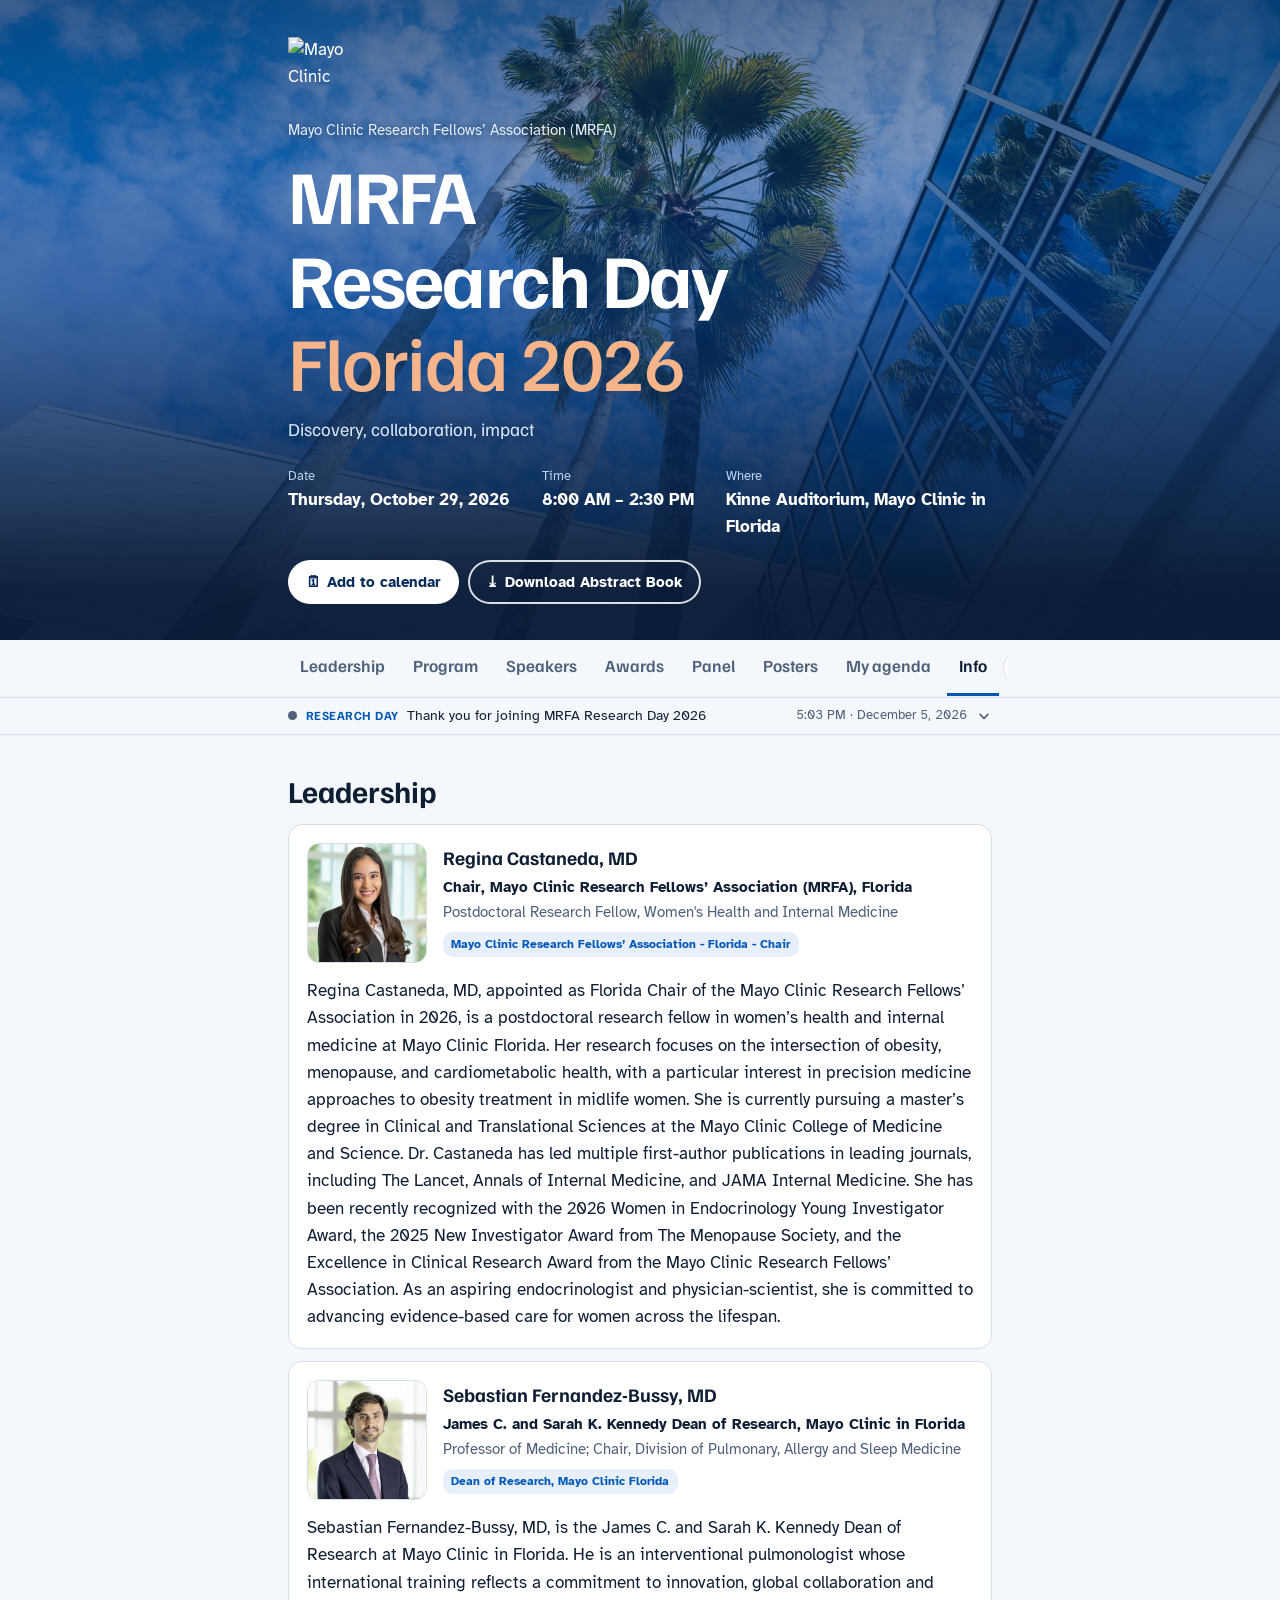
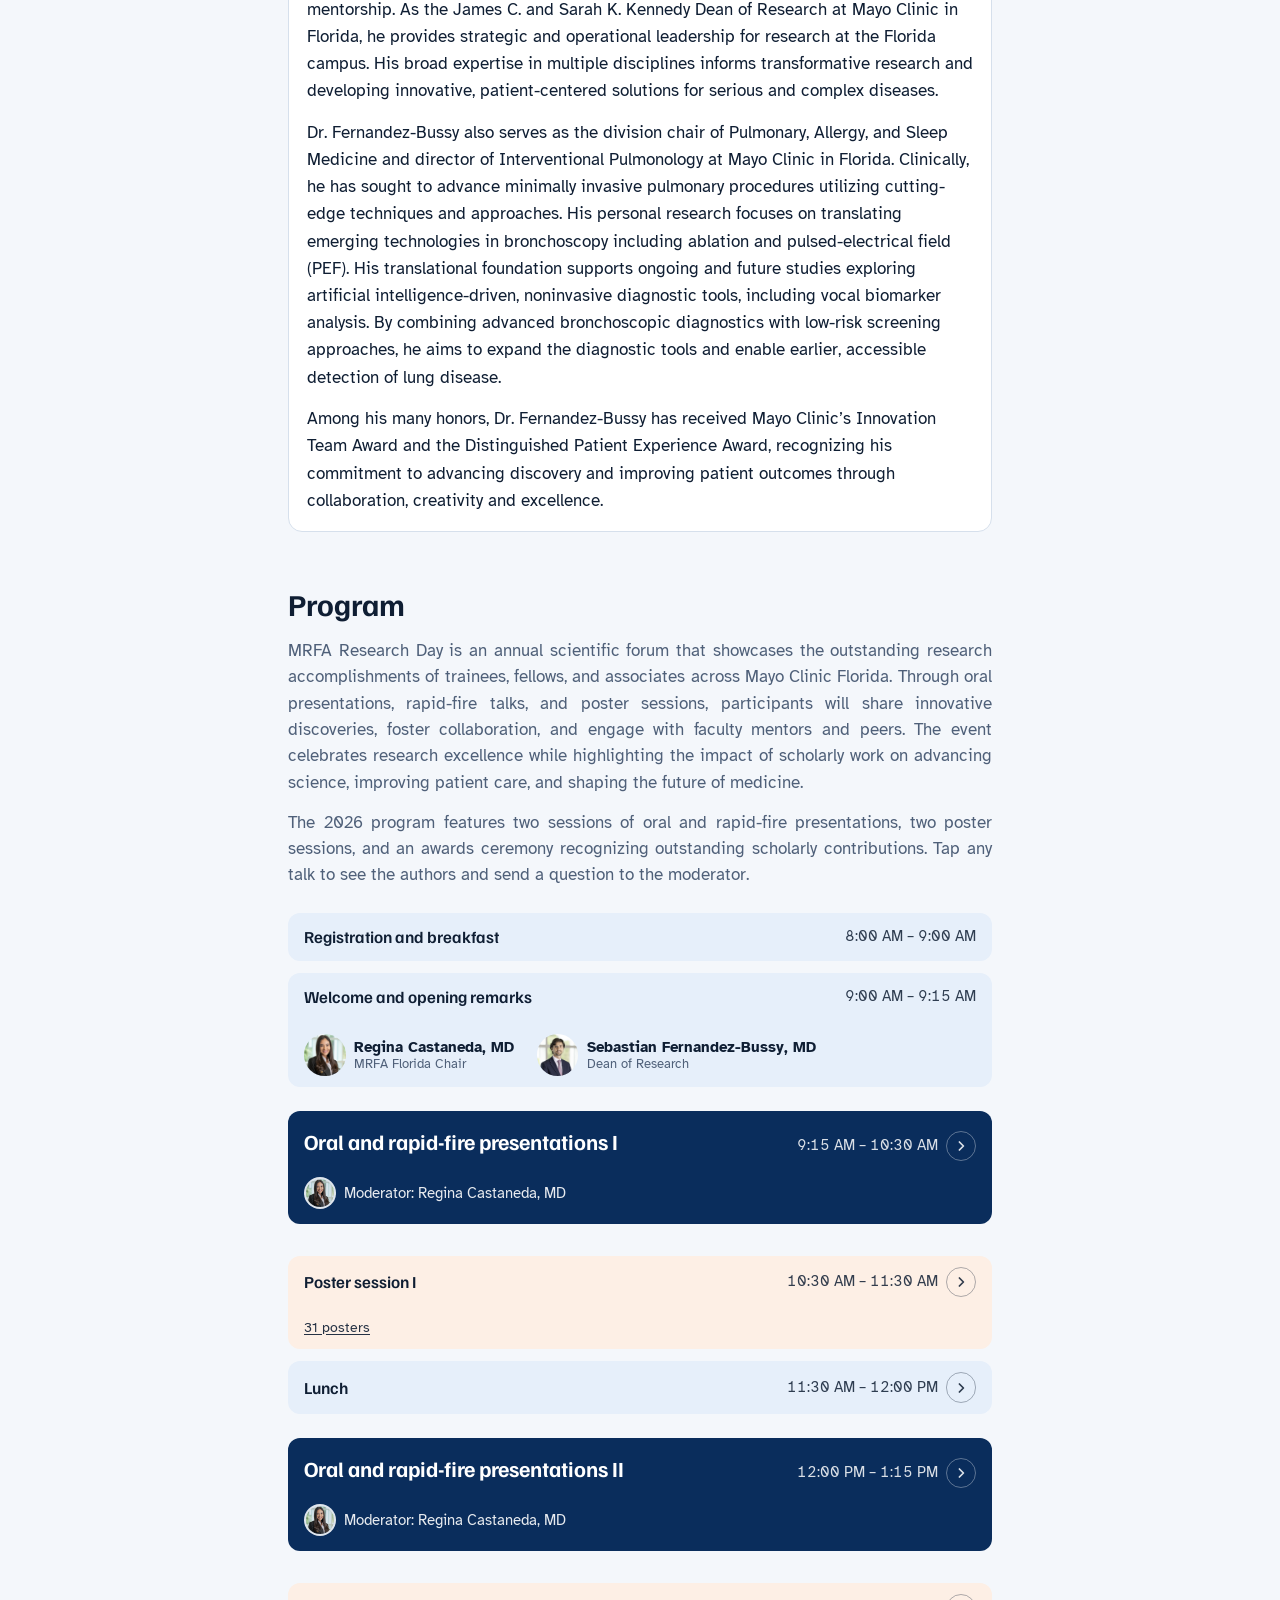
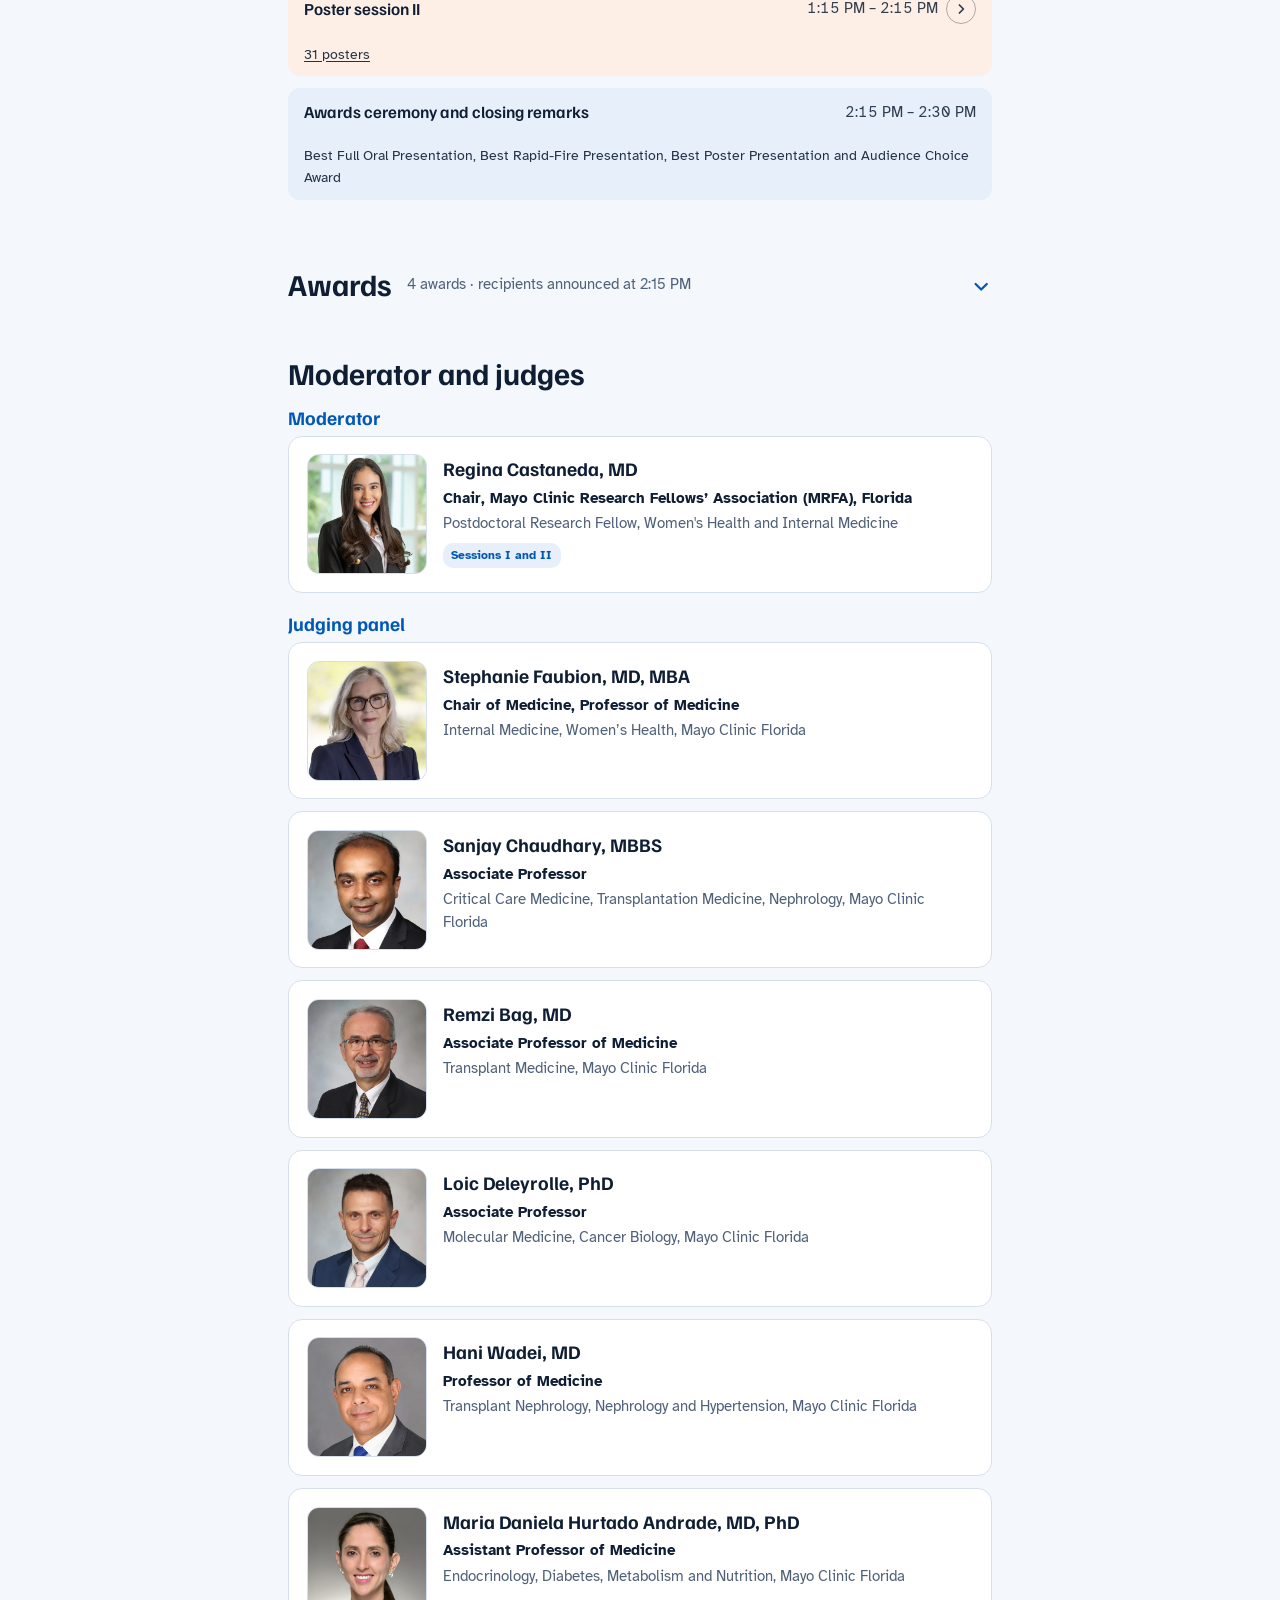
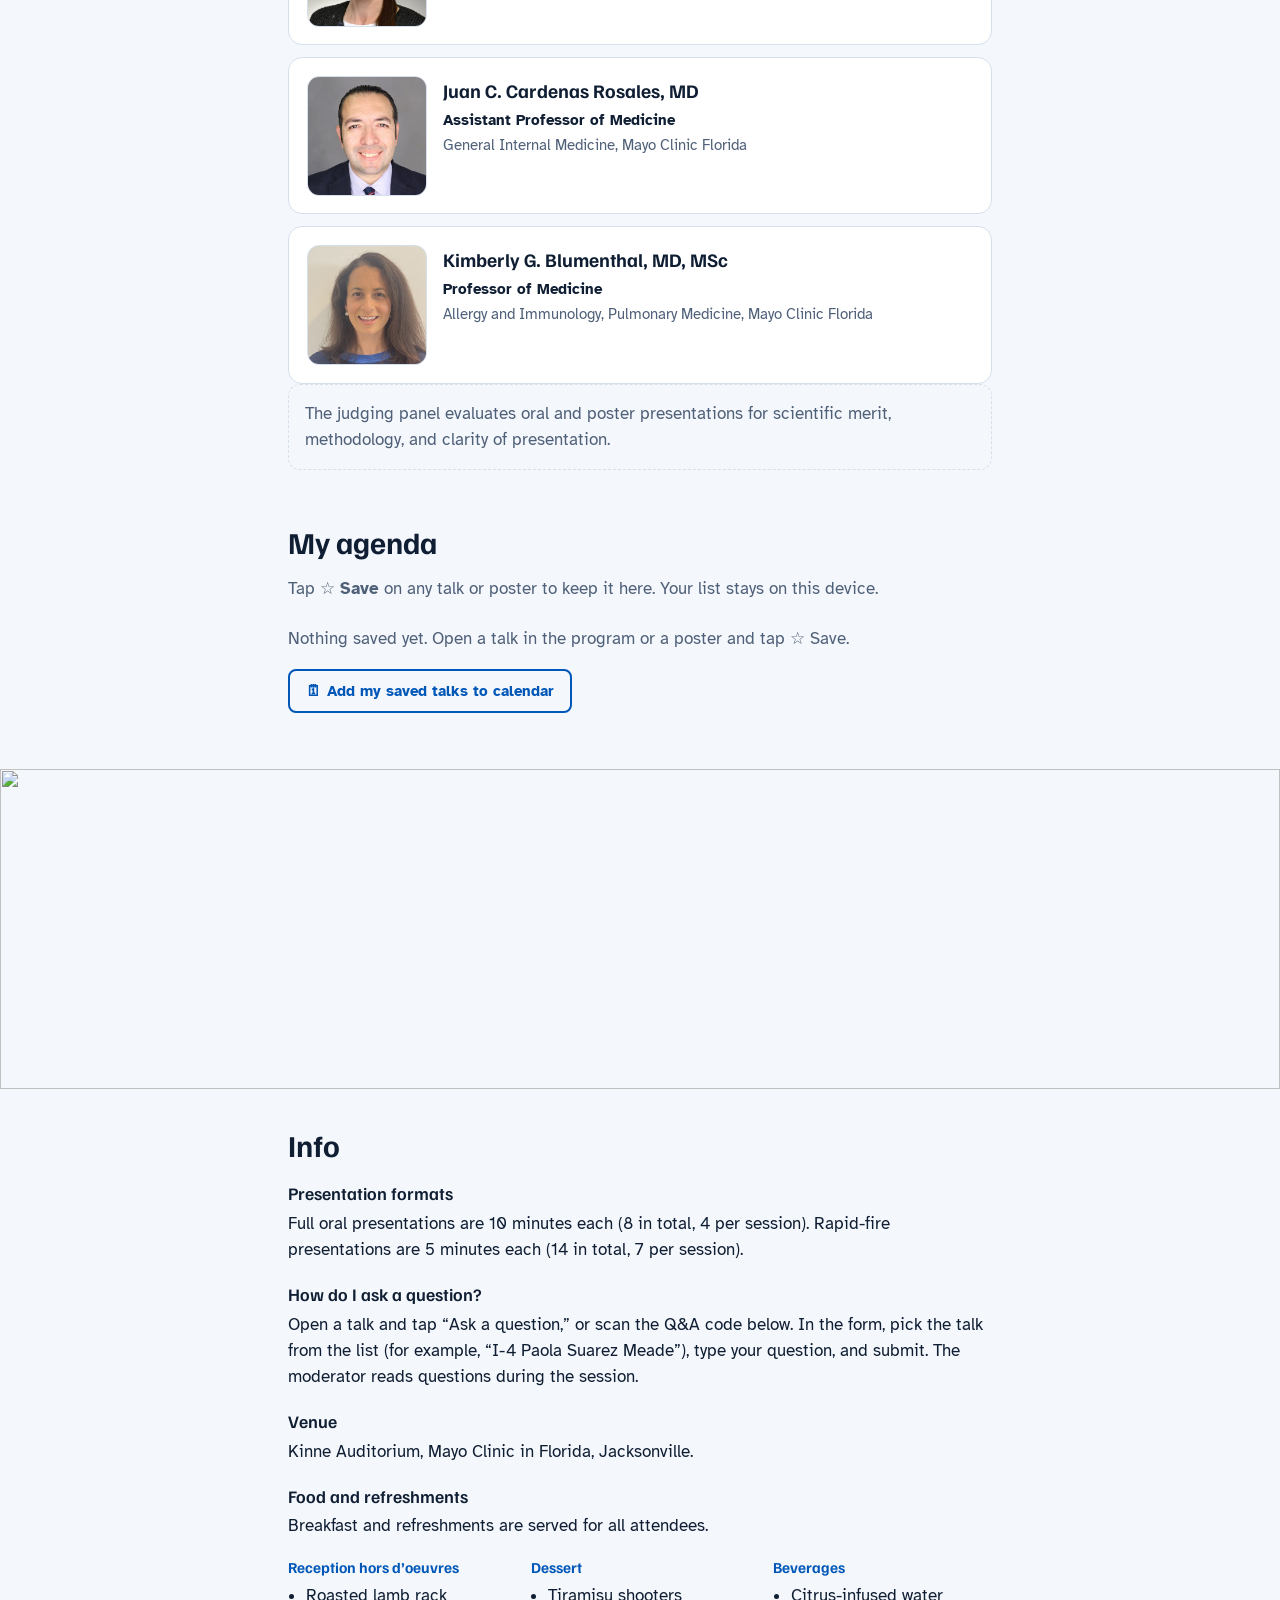
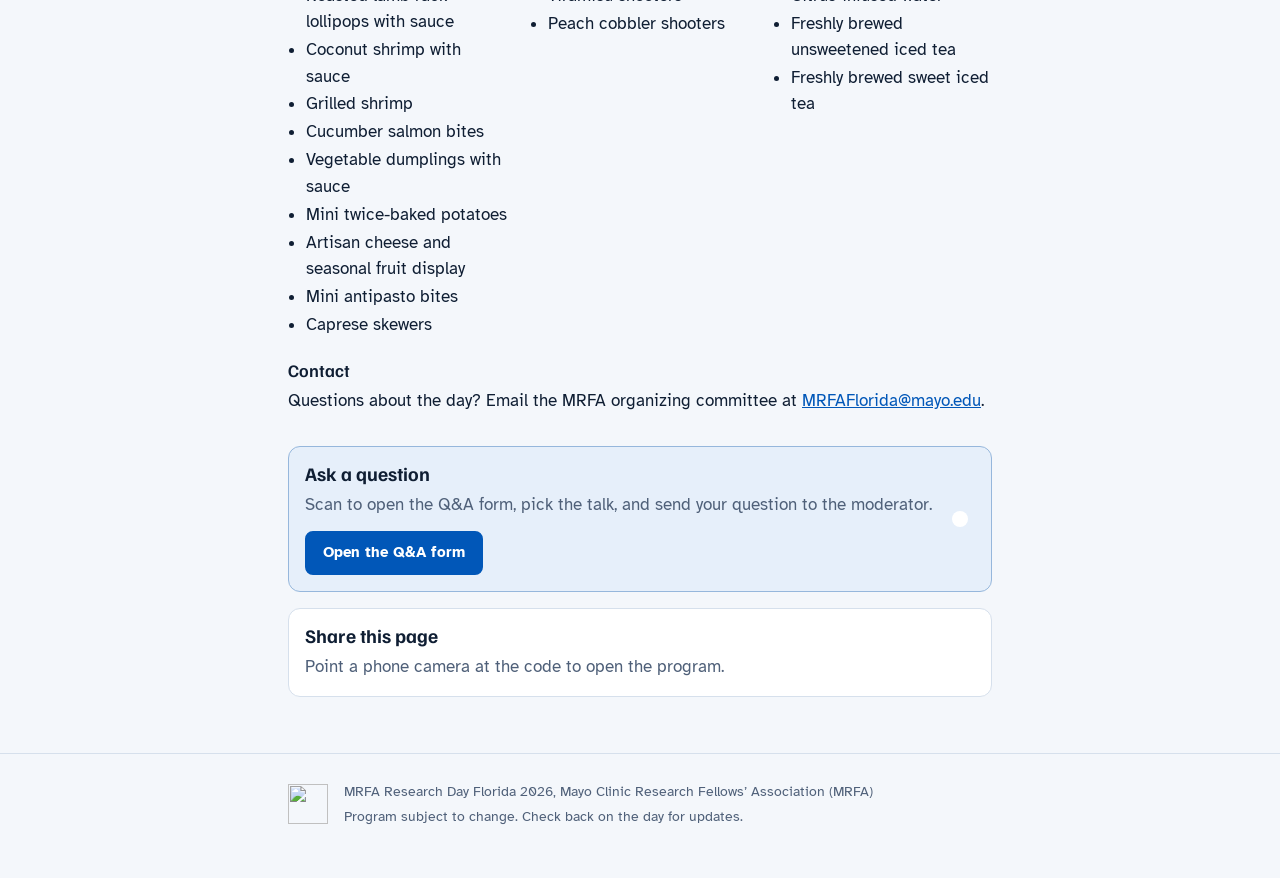
==== commit 66f1110a: "Happening now clock in AM/PM Co-Authored-By: Claude Opus 5.5 <noreply@anthropic.com> Claude-Session:" ====
--- a/index.html
+++ b/index.html
@@ -20,9 +20,9 @@
   <link rel="preconnect" href="https://fonts.googleapis.com">
   <link rel="preconnect" href="https://fonts.gstatic.com" crossorigin>
   <link href="https://fonts.googleapis.com/css2?family=Atkinson+Hyperlegible:ital,wght@0,400;0,700;1,400&family=Familjen+Grotesk:wght@500;600;700&display=swap" rel="stylesheet">
-  <script src="assets/hero.js?v=202610131700"></script>
-  <script src="assets/theme.js?v=202610131700"></script>
-  <link rel="stylesheet" href="assets/styles.css?v=202610131700">
+  <script src="assets/hero.js?v=202610131702"></script>
+  <script src="assets/theme.js?v=202610131702"></script>
+  <link rel="stylesheet" href="assets/styles.css?v=202610131702">
   <link rel="icon" href="assets/img/mayo-clinic-logo.svg" type="image/svg+xml">
 </head>
 <body>
@@ -177,9 +177,9 @@
     </form>
   </dialog>
 
-  <script src="assets/qrcode-generator.js?v=202610131700"></script>
-  <script src="assets/extras.js?v=202610131700"></script>
-  <script src="assets/rating.js?v=202610131700"></script>
-  <script src="assets/app.js?v=202610131700"></script>
+  <script src="assets/qrcode-generator.js?v=202610131702"></script>
+  <script src="assets/extras.js?v=202610131702"></script>
+  <script src="assets/rating.js?v=202610131702"></script>
+  <script src="assets/app.js?v=202610131702"></script>
 </body>
 </html>
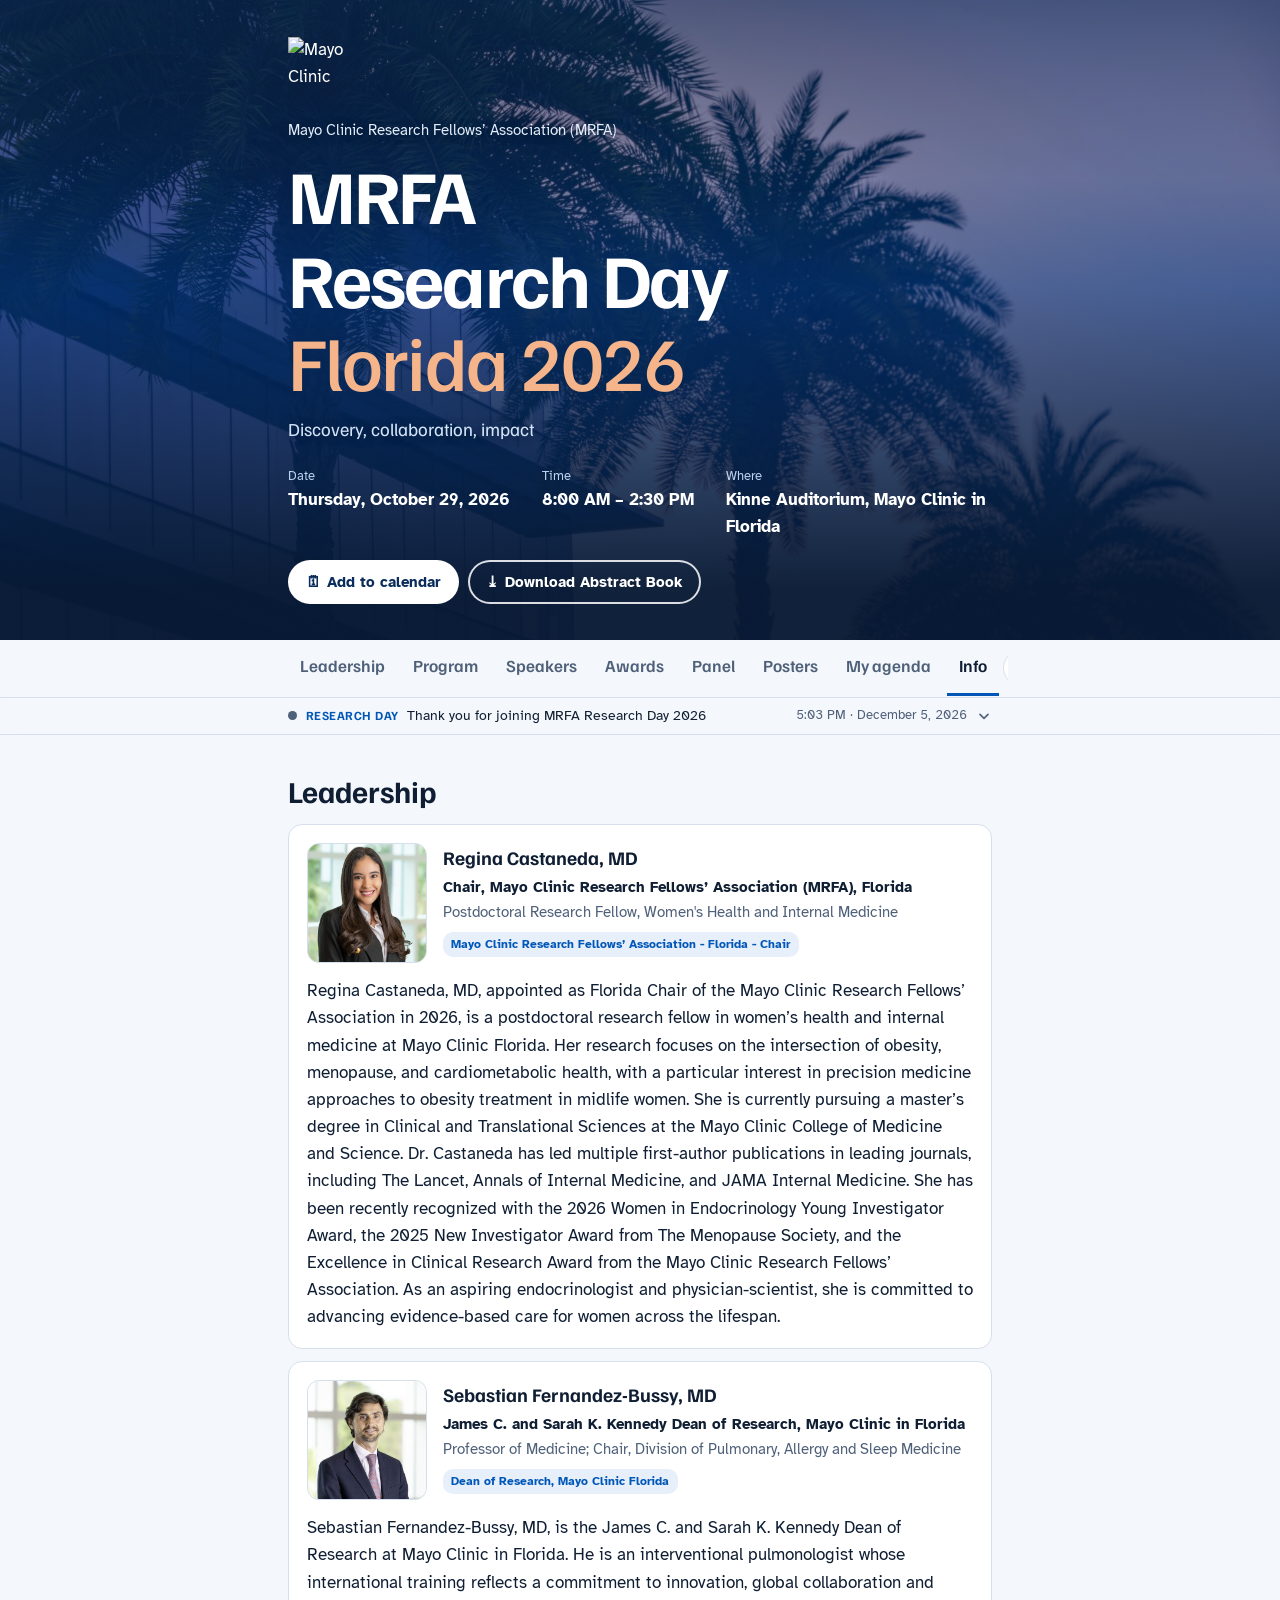
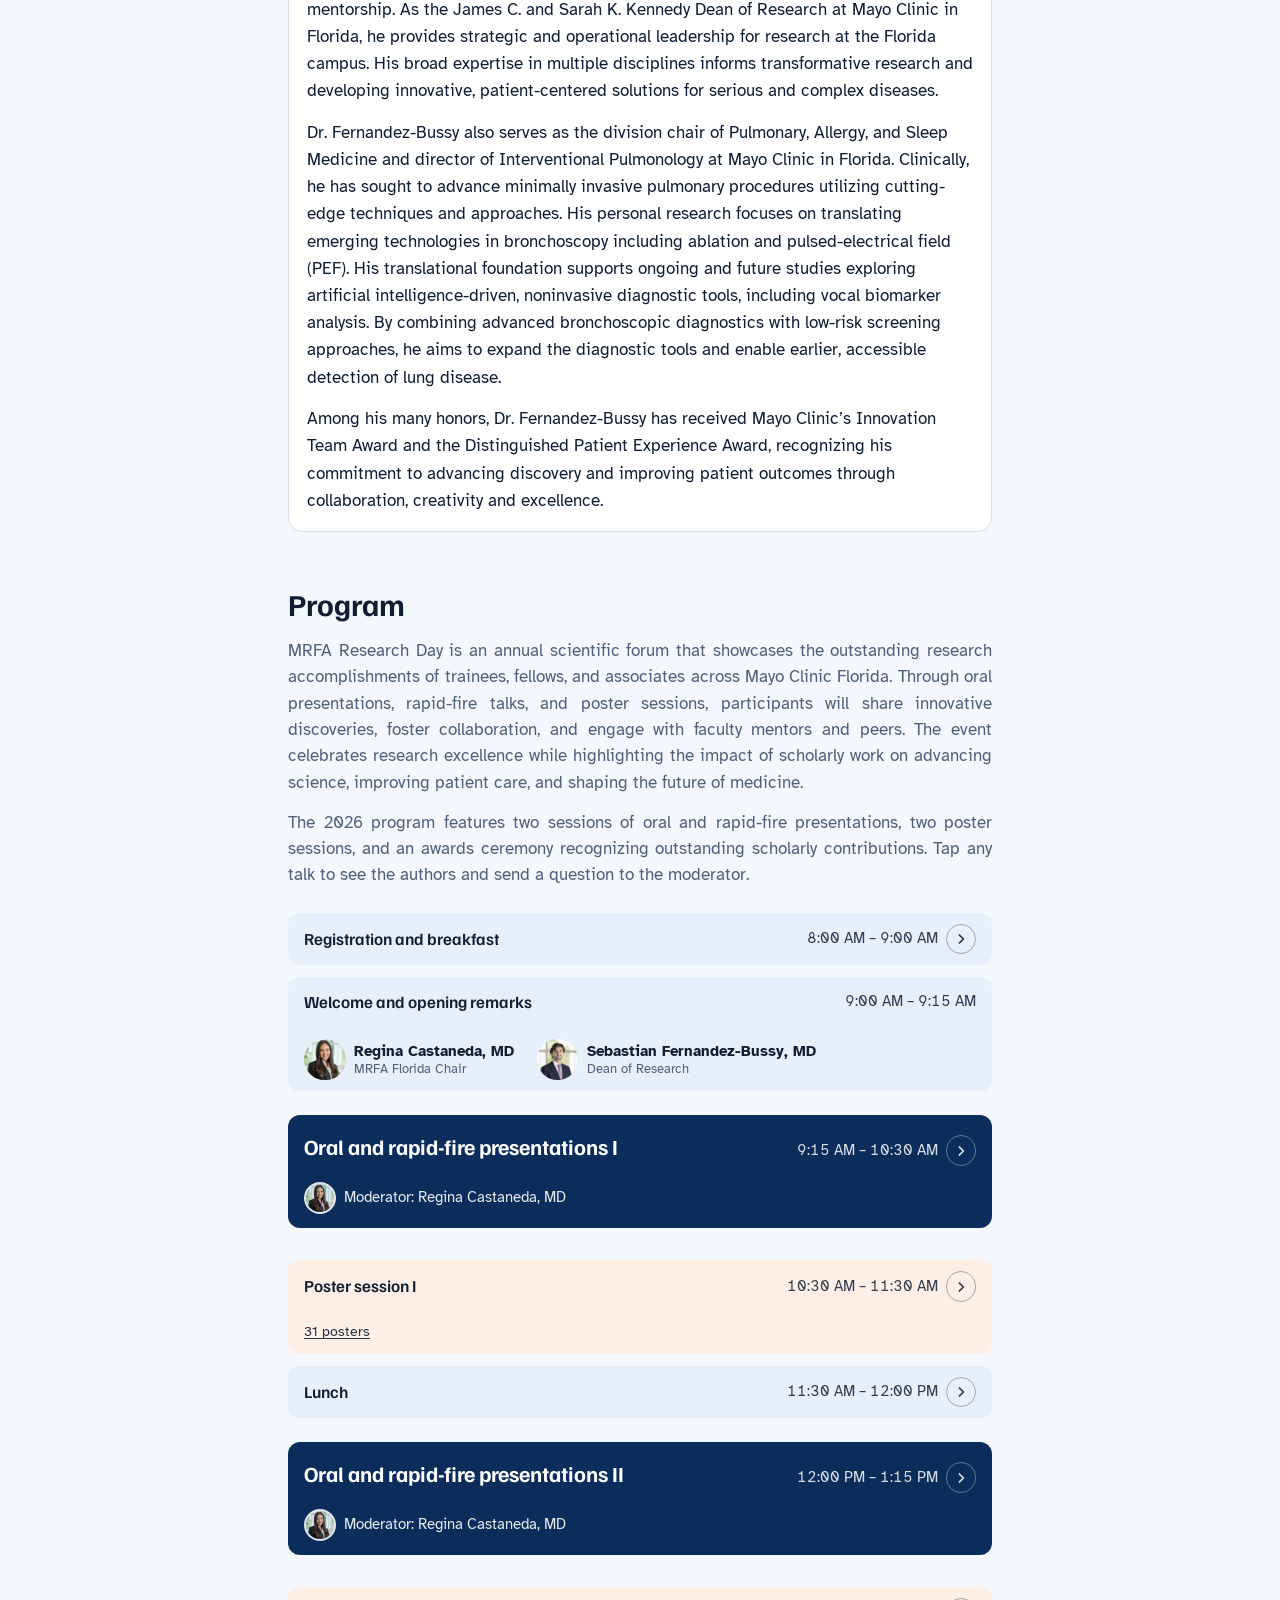
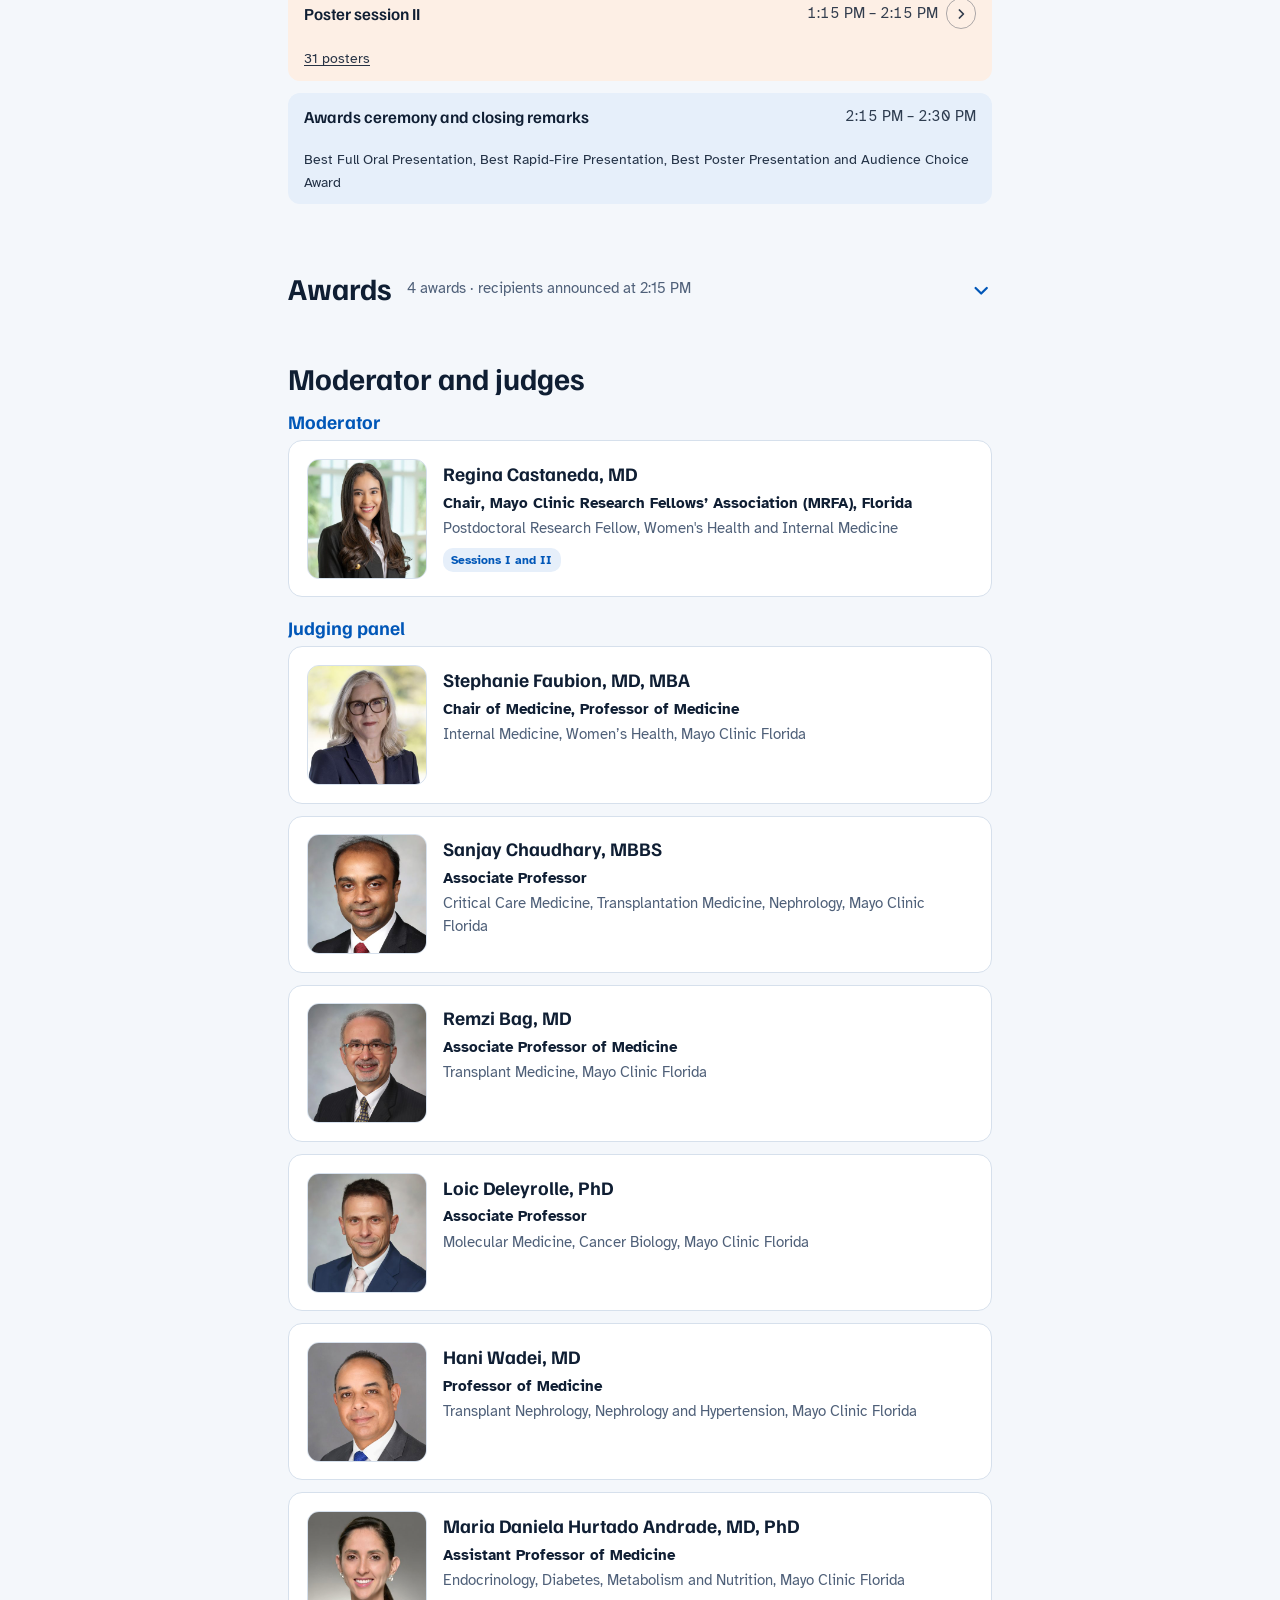
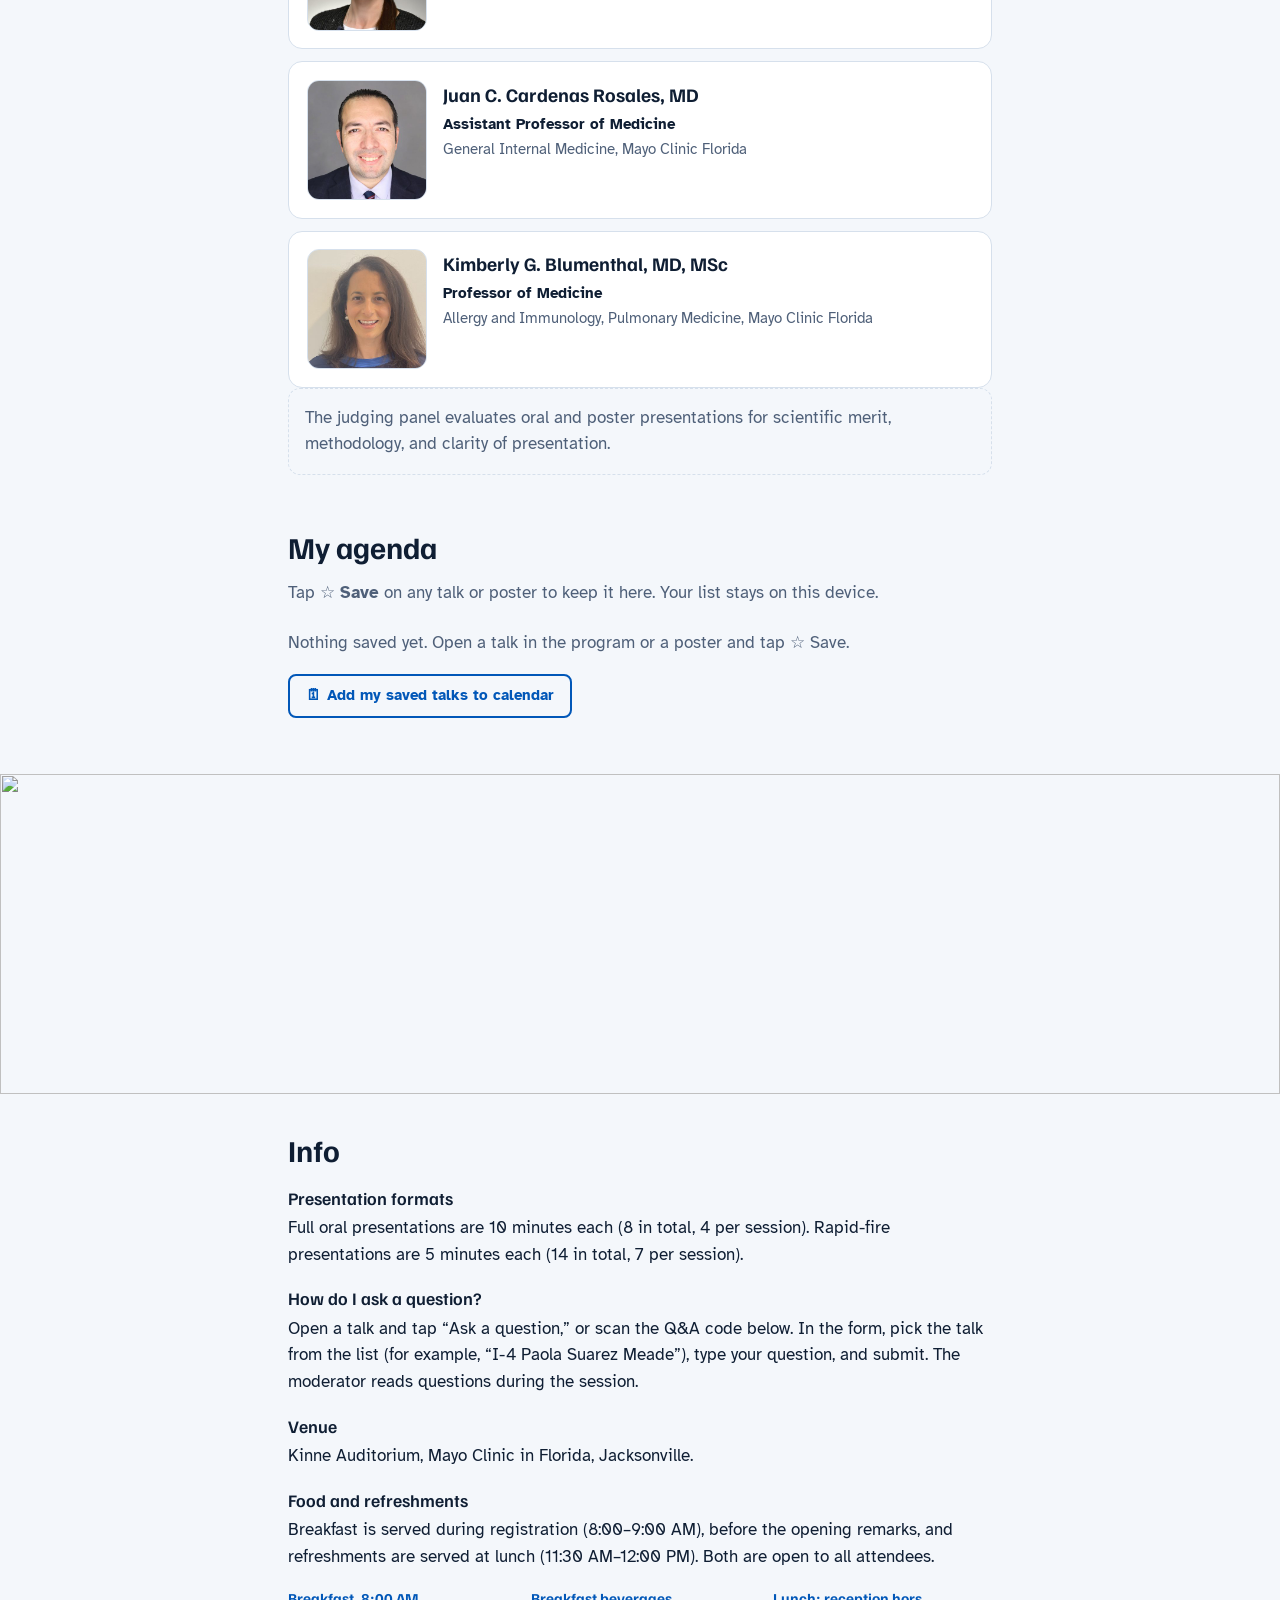
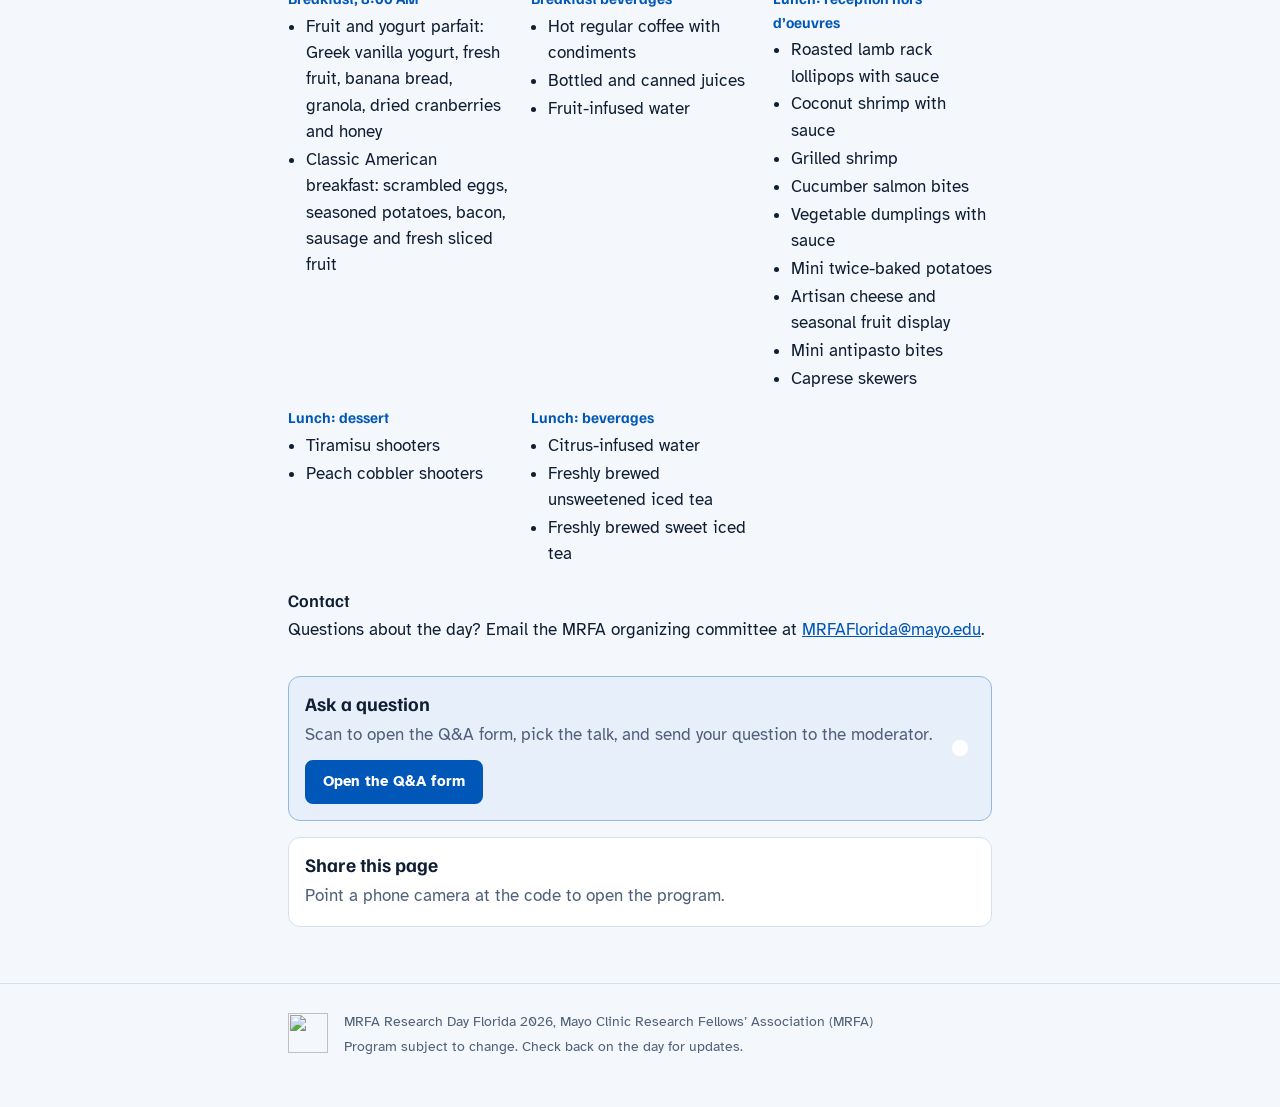
==== commit c3c2ae4a: "Breakfast menu under Registration and breakfast; food FAQ covers breakfast and lunch Co-Authored-By:" ====
--- a/index.html
+++ b/index.html
@@ -20,9 +20,9 @@
   <link rel="preconnect" href="https://fonts.googleapis.com">
   <link rel="preconnect" href="https://fonts.gstatic.com" crossorigin>
   <link href="https://fonts.googleapis.com/css2?family=Atkinson+Hyperlegible:ital,wght@0,400;0,700;1,400&family=Familjen+Grotesk:wght@500;600;700&display=swap" rel="stylesheet">
-  <script src="assets/hero.js?v=202610131702"></script>
-  <script src="assets/theme.js?v=202610131702"></script>
-  <link rel="stylesheet" href="assets/styles.css?v=202610131702">
+  <script src="assets/hero.js?v=202610141648"></script>
+  <script src="assets/theme.js?v=202610141648"></script>
+  <link rel="stylesheet" href="assets/styles.css?v=202610141648">
   <link rel="icon" href="assets/img/mayo-clinic-logo.svg" type="image/svg+xml">
 </head>
 <body>
@@ -177,9 +177,9 @@
     </form>
   </dialog>
 
-  <script src="assets/qrcode-generator.js?v=202610131702"></script>
-  <script src="assets/extras.js?v=202610131702"></script>
-  <script src="assets/rating.js?v=202610131702"></script>
-  <script src="assets/app.js?v=202610131702"></script>
+  <script src="assets/qrcode-generator.js?v=202610141648"></script>
+  <script src="assets/extras.js?v=202610141648"></script>
+  <script src="assets/rating.js?v=202610141648"></script>
+  <script src="assets/app.js?v=202610141648"></script>
 </body>
 </html>
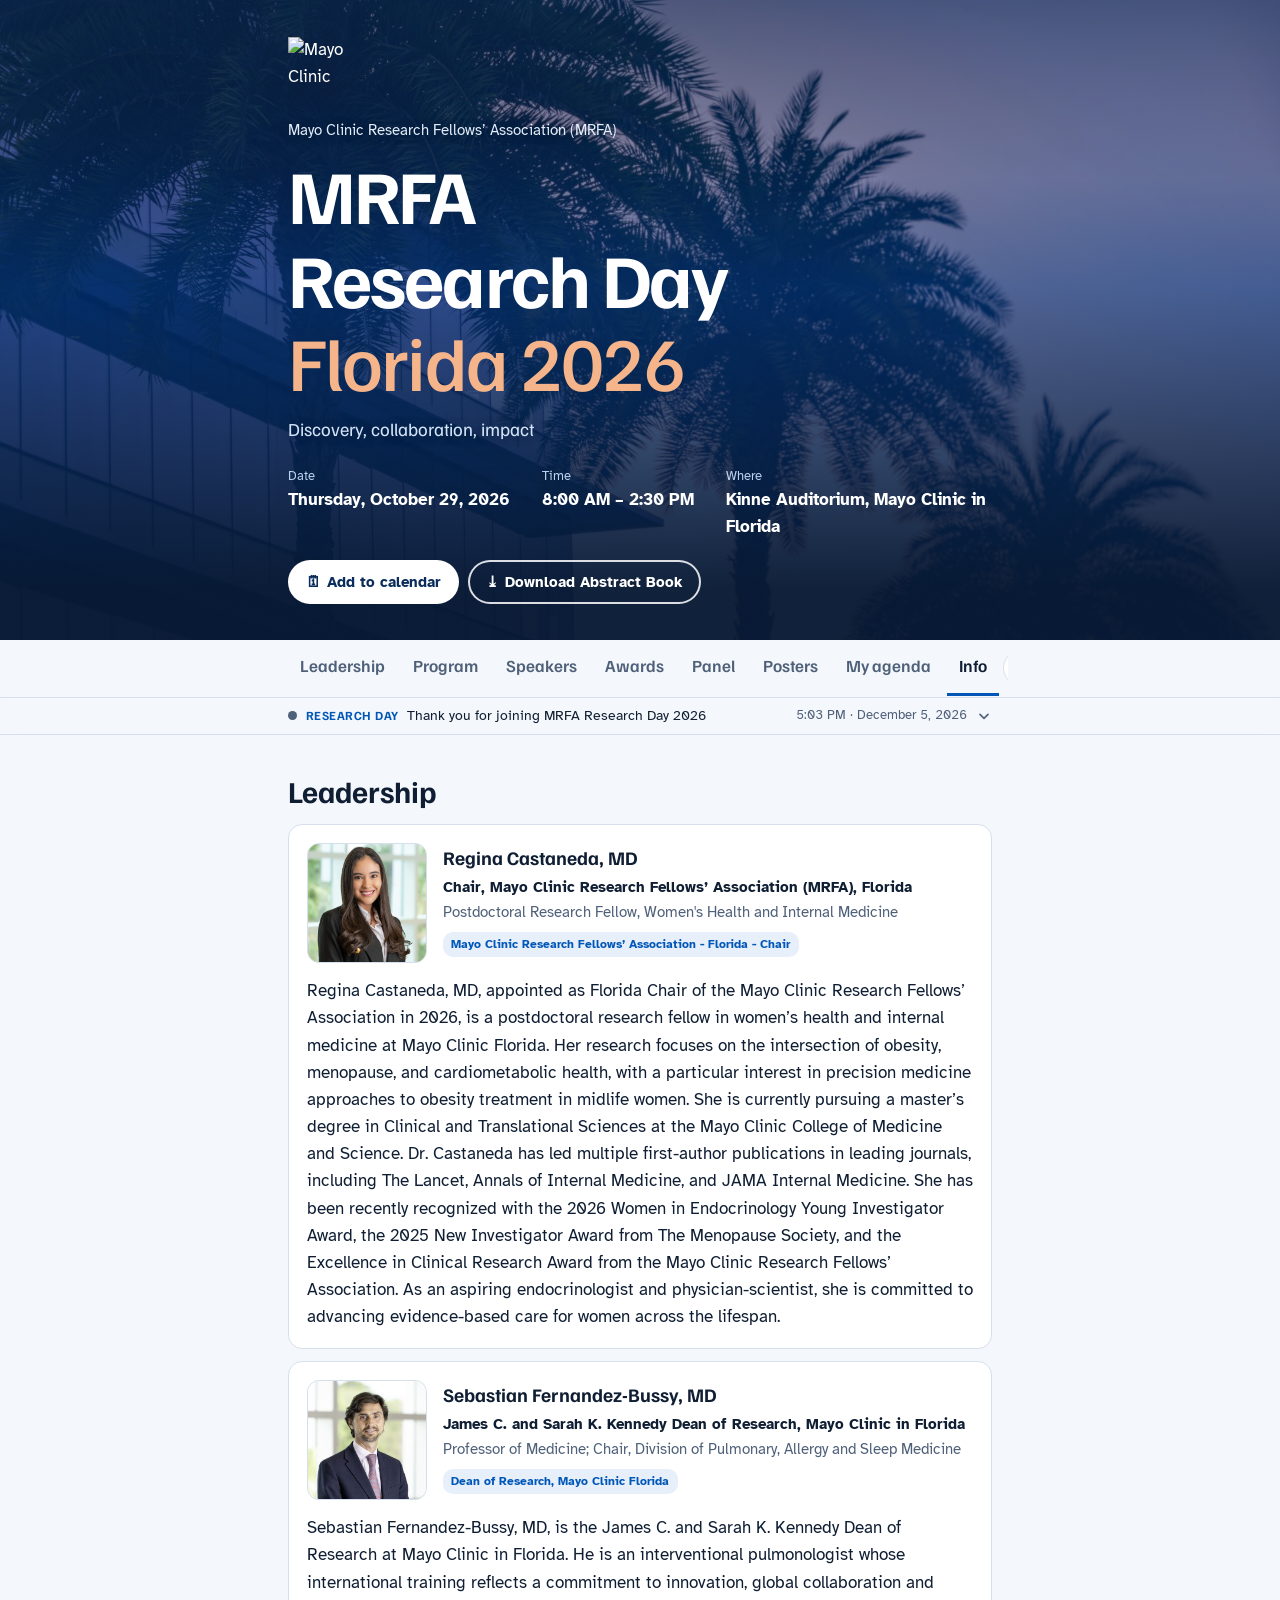
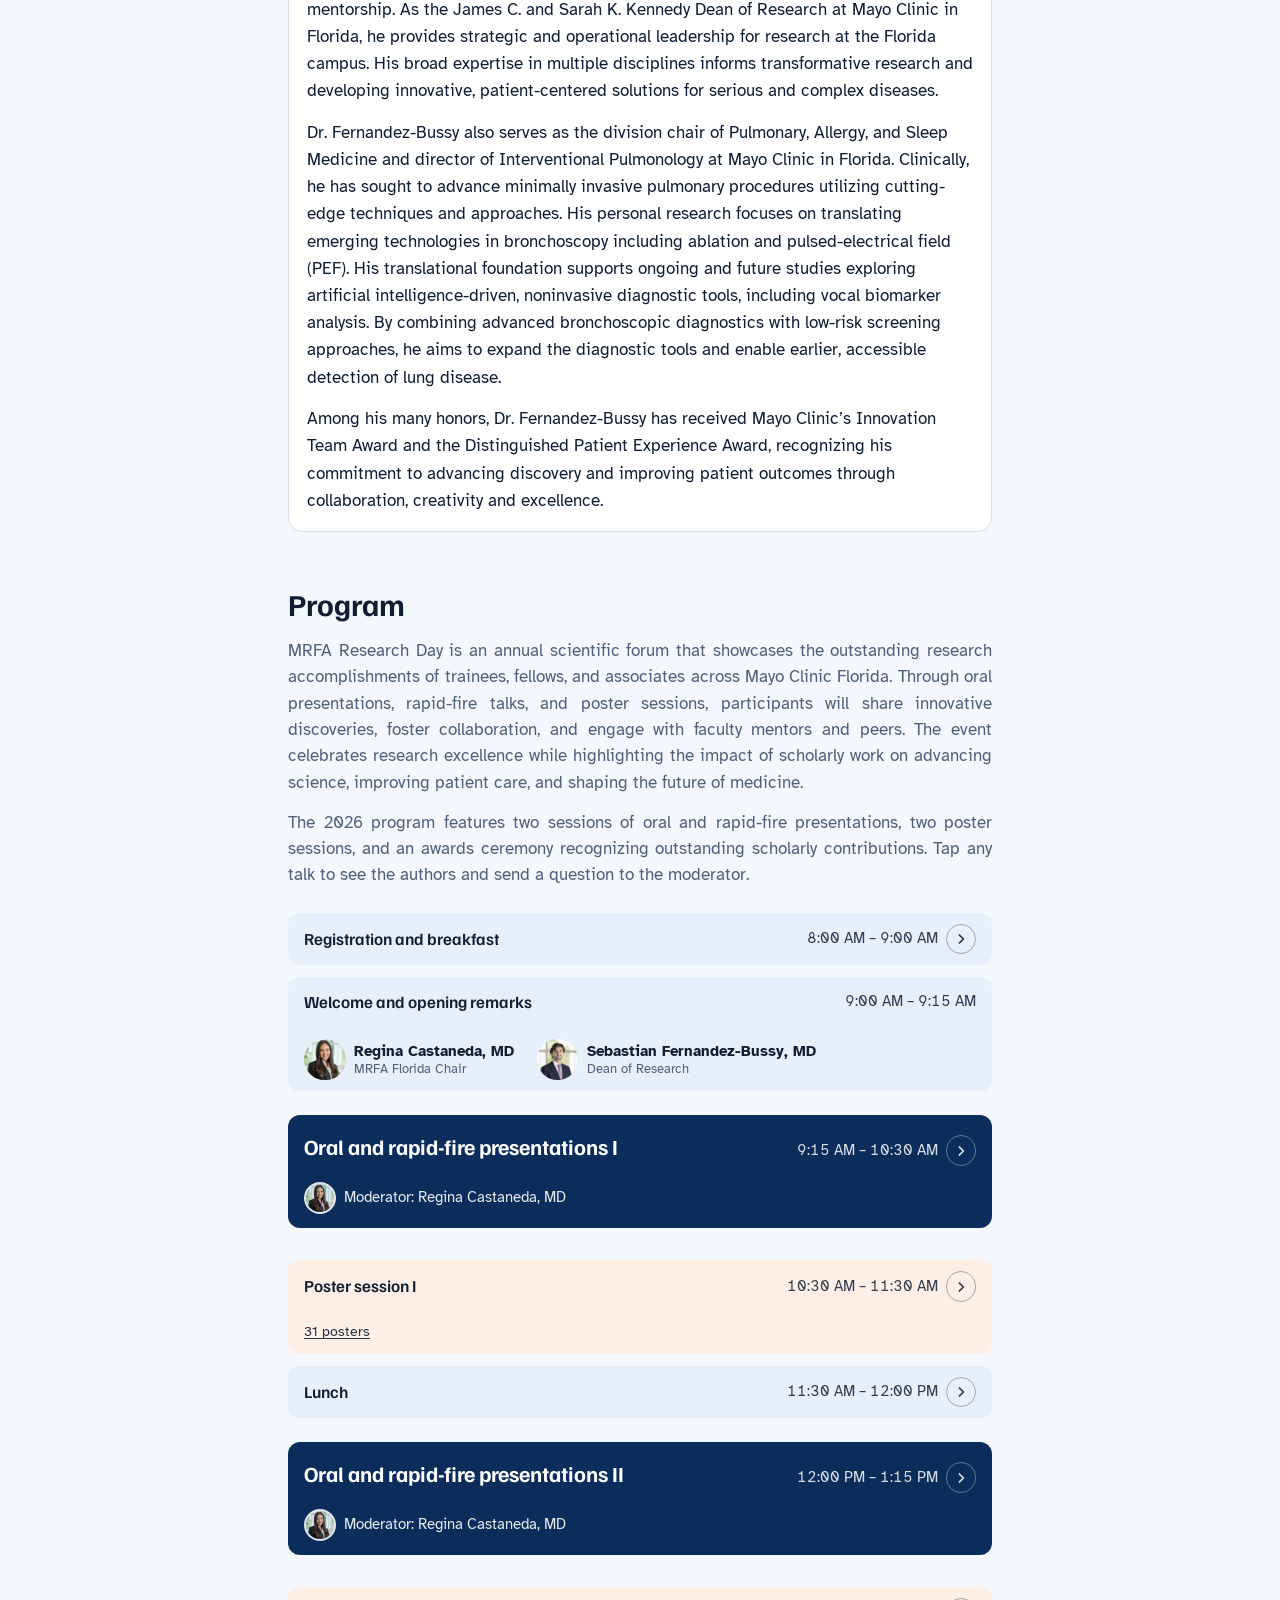
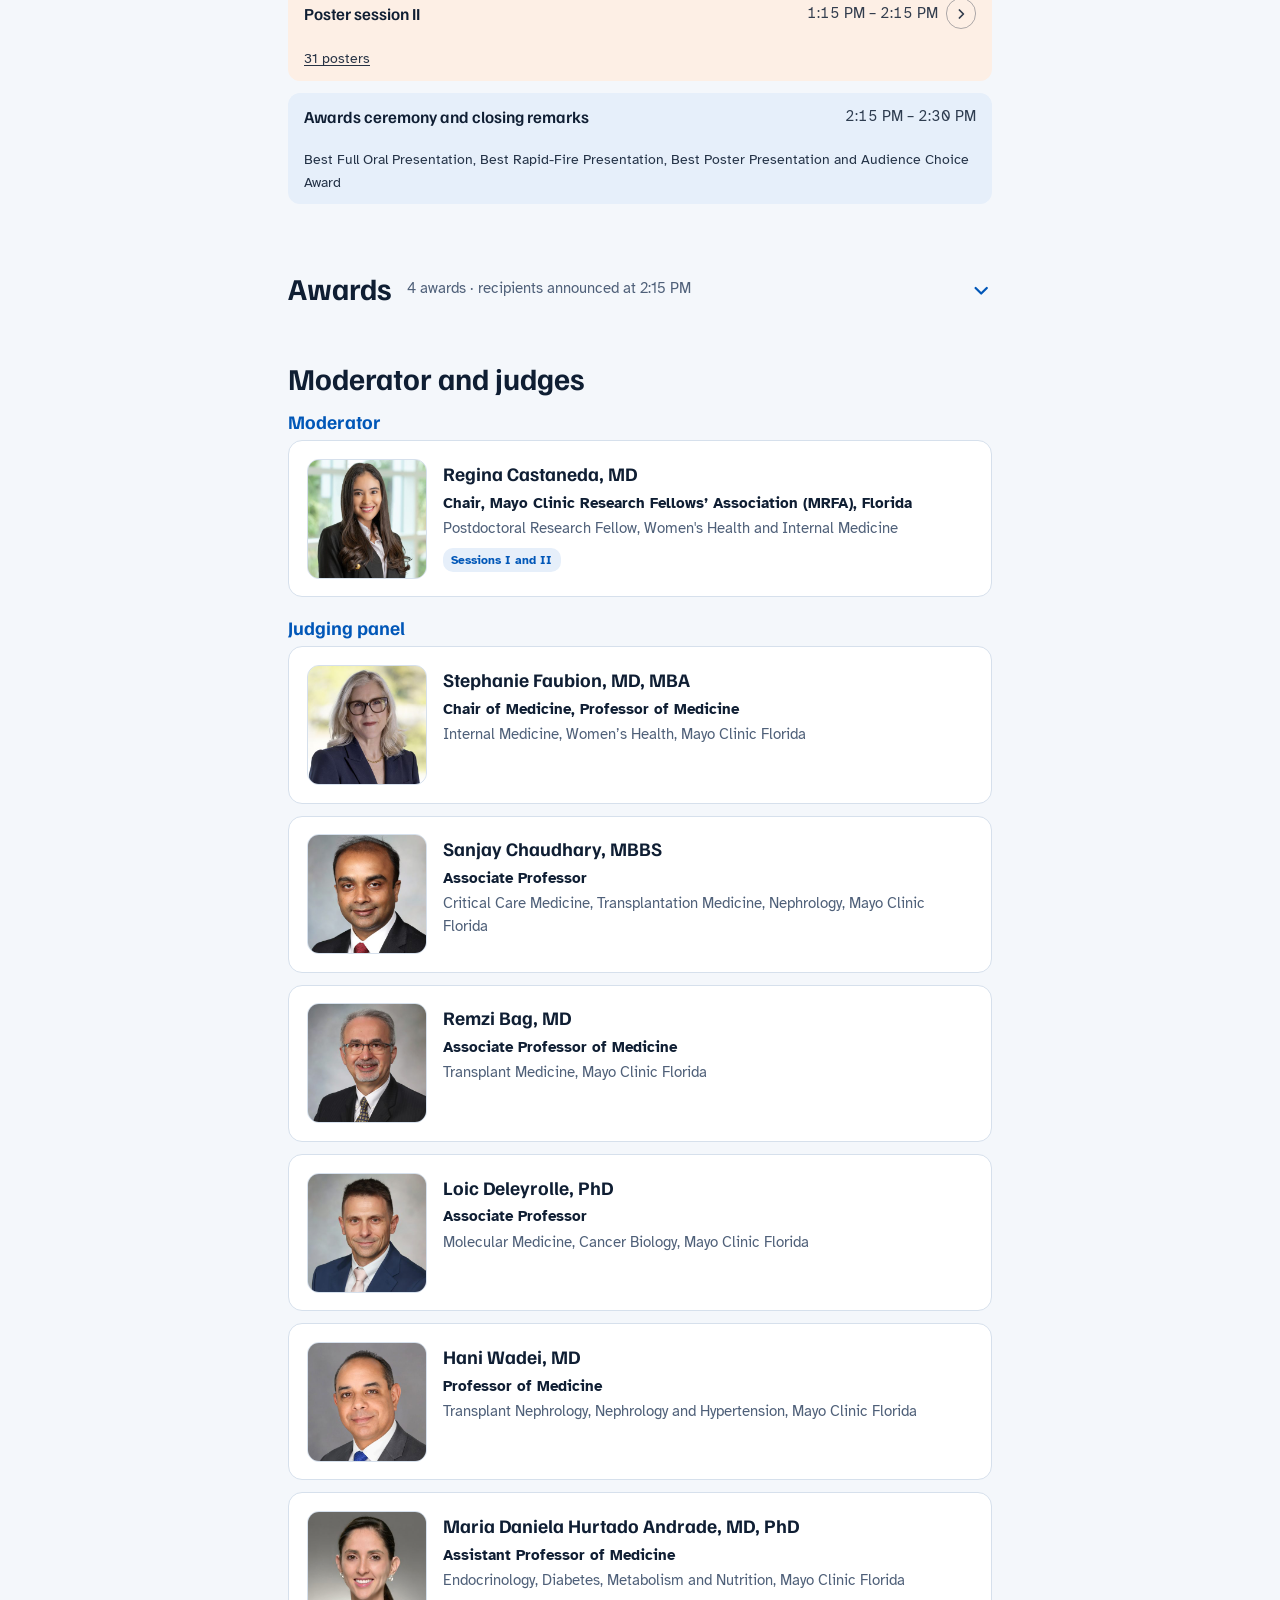
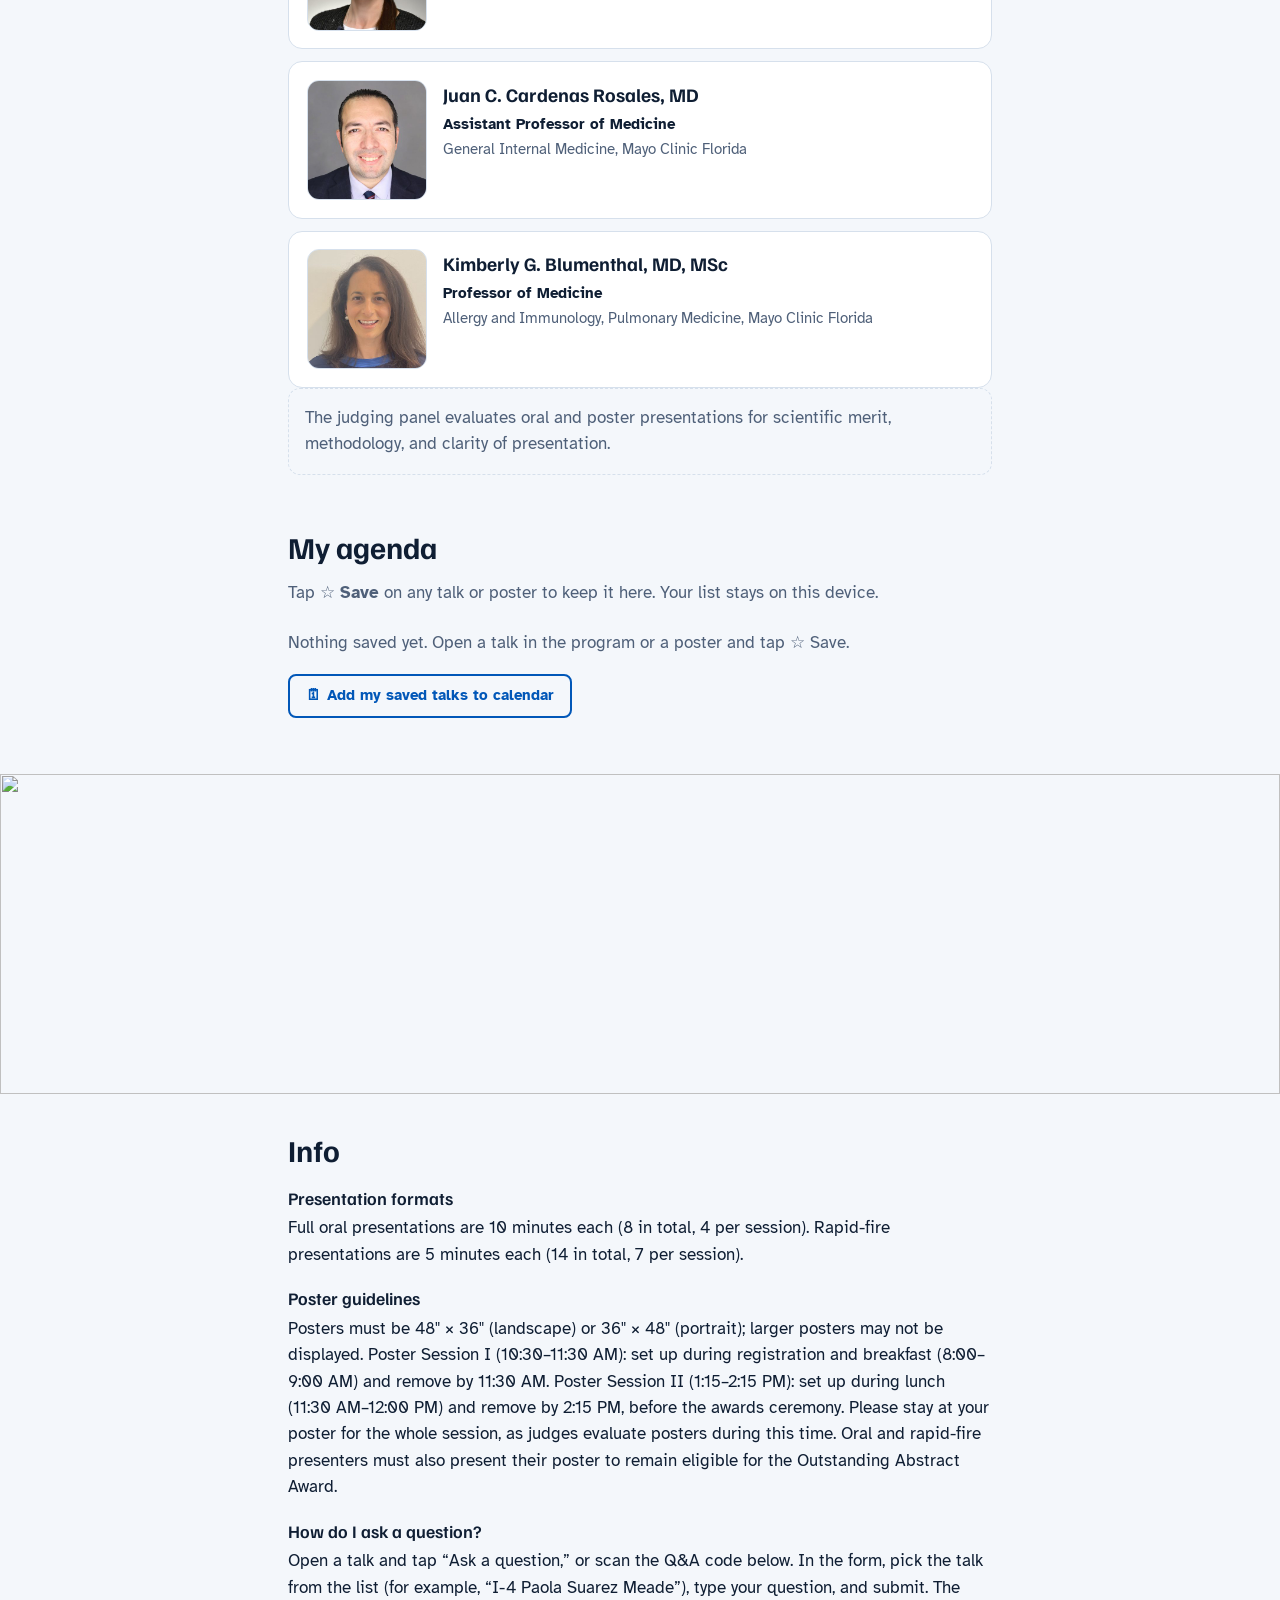
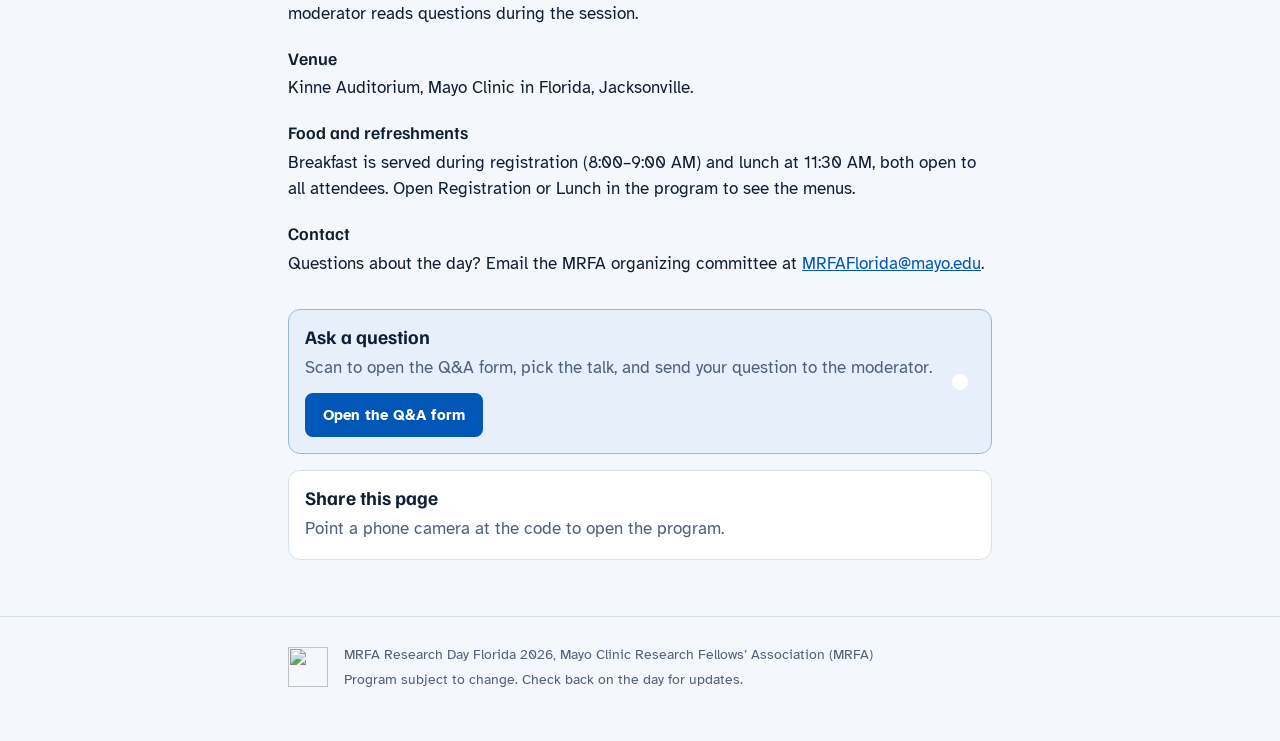
==== commit e17ab6cc: "Poster guidelines: size, setup and removal times, presenter requirements Co-Authored-By: Claude Opus" ====
--- a/index.html
+++ b/index.html
@@ -20,9 +20,9 @@
   <link rel="preconnect" href="https://fonts.googleapis.com">
   <link rel="preconnect" href="https://fonts.gstatic.com" crossorigin>
   <link href="https://fonts.googleapis.com/css2?family=Atkinson+Hyperlegible:ital,wght@0,400;0,700;1,400&family=Familjen+Grotesk:wght@500;600;700&display=swap" rel="stylesheet">
-  <script src="assets/hero.js?v=202610141648"></script>
-  <script src="assets/theme.js?v=202610141648"></script>
-  <link rel="stylesheet" href="assets/styles.css?v=202610141648">
+  <script src="assets/hero.js?v=202610190940"></script>
+  <script src="assets/theme.js?v=202610190940"></script>
+  <link rel="stylesheet" href="assets/styles.css?v=202610190940">
   <link rel="icon" href="assets/img/mayo-clinic-logo.svg" type="image/svg+xml">
 </head>
 <body>
@@ -177,9 +177,9 @@
     </form>
   </dialog>
 
-  <script src="assets/qrcode-generator.js?v=202610141648"></script>
-  <script src="assets/extras.js?v=202610141648"></script>
-  <script src="assets/rating.js?v=202610141648"></script>
-  <script src="assets/app.js?v=202610141648"></script>
+  <script src="assets/qrcode-generator.js?v=202610190940"></script>
+  <script src="assets/extras.js?v=202610190940"></script>
+  <script src="assets/rating.js?v=202610190940"></script>
+  <script src="assets/app.js?v=202610190940"></script>
 </body>
 </html>
--- a/assets/styles.css
+++ b/assets/styles.css
@@ -403,3 +403,4 @@
 .ns-body { max-height: 70vh; overflow-y: auto; background: var(--paper); }
 .nowstrip[open] { background: var(--paper); box-shadow: 0 8px 18px rgba(10,45,92,.12); }
 @media (max-width: 34rem) { .ns-sum { flex-wrap: wrap; row-gap: .1rem; } .ns-text { order: 5; flex-basis: 100%; } .ns-clock { margin-left: auto; } }
+.ml-setup { margin: 0 0 .4rem; font-size: .85rem; color: var(--muted); }
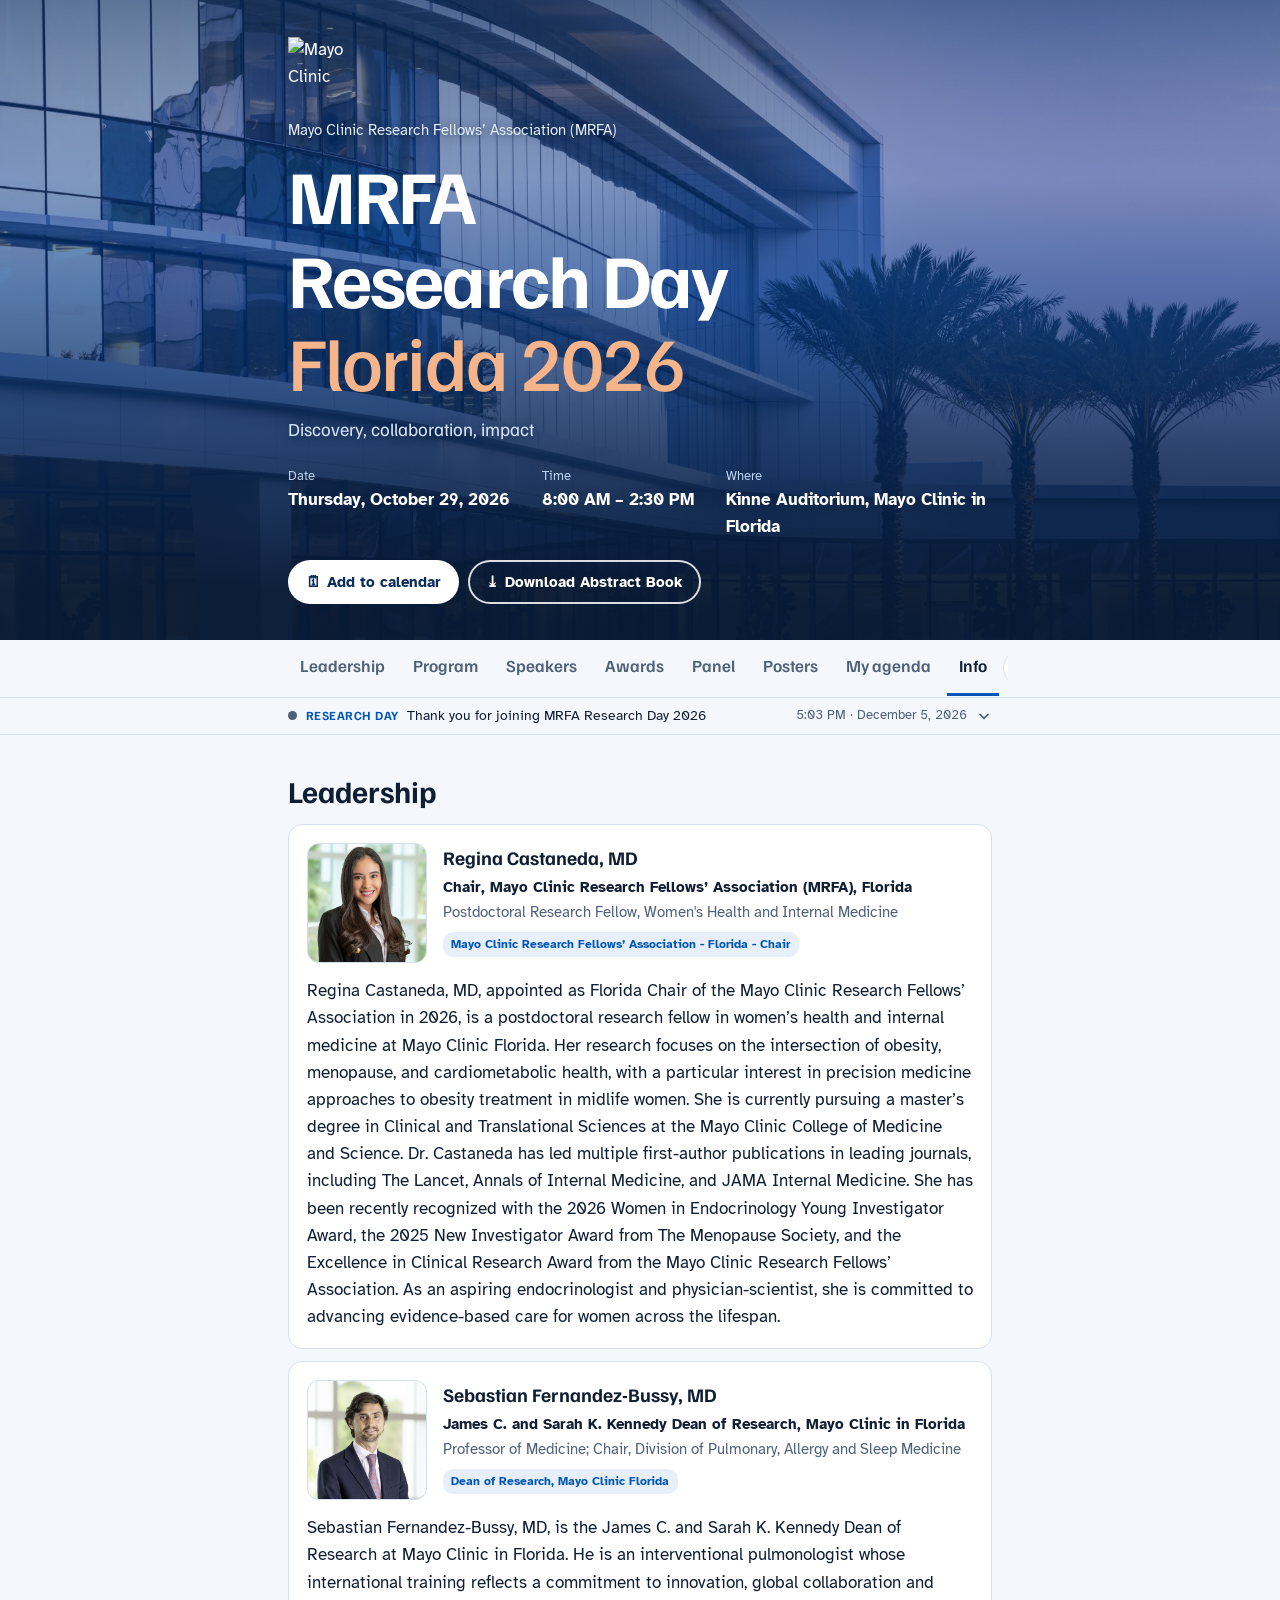
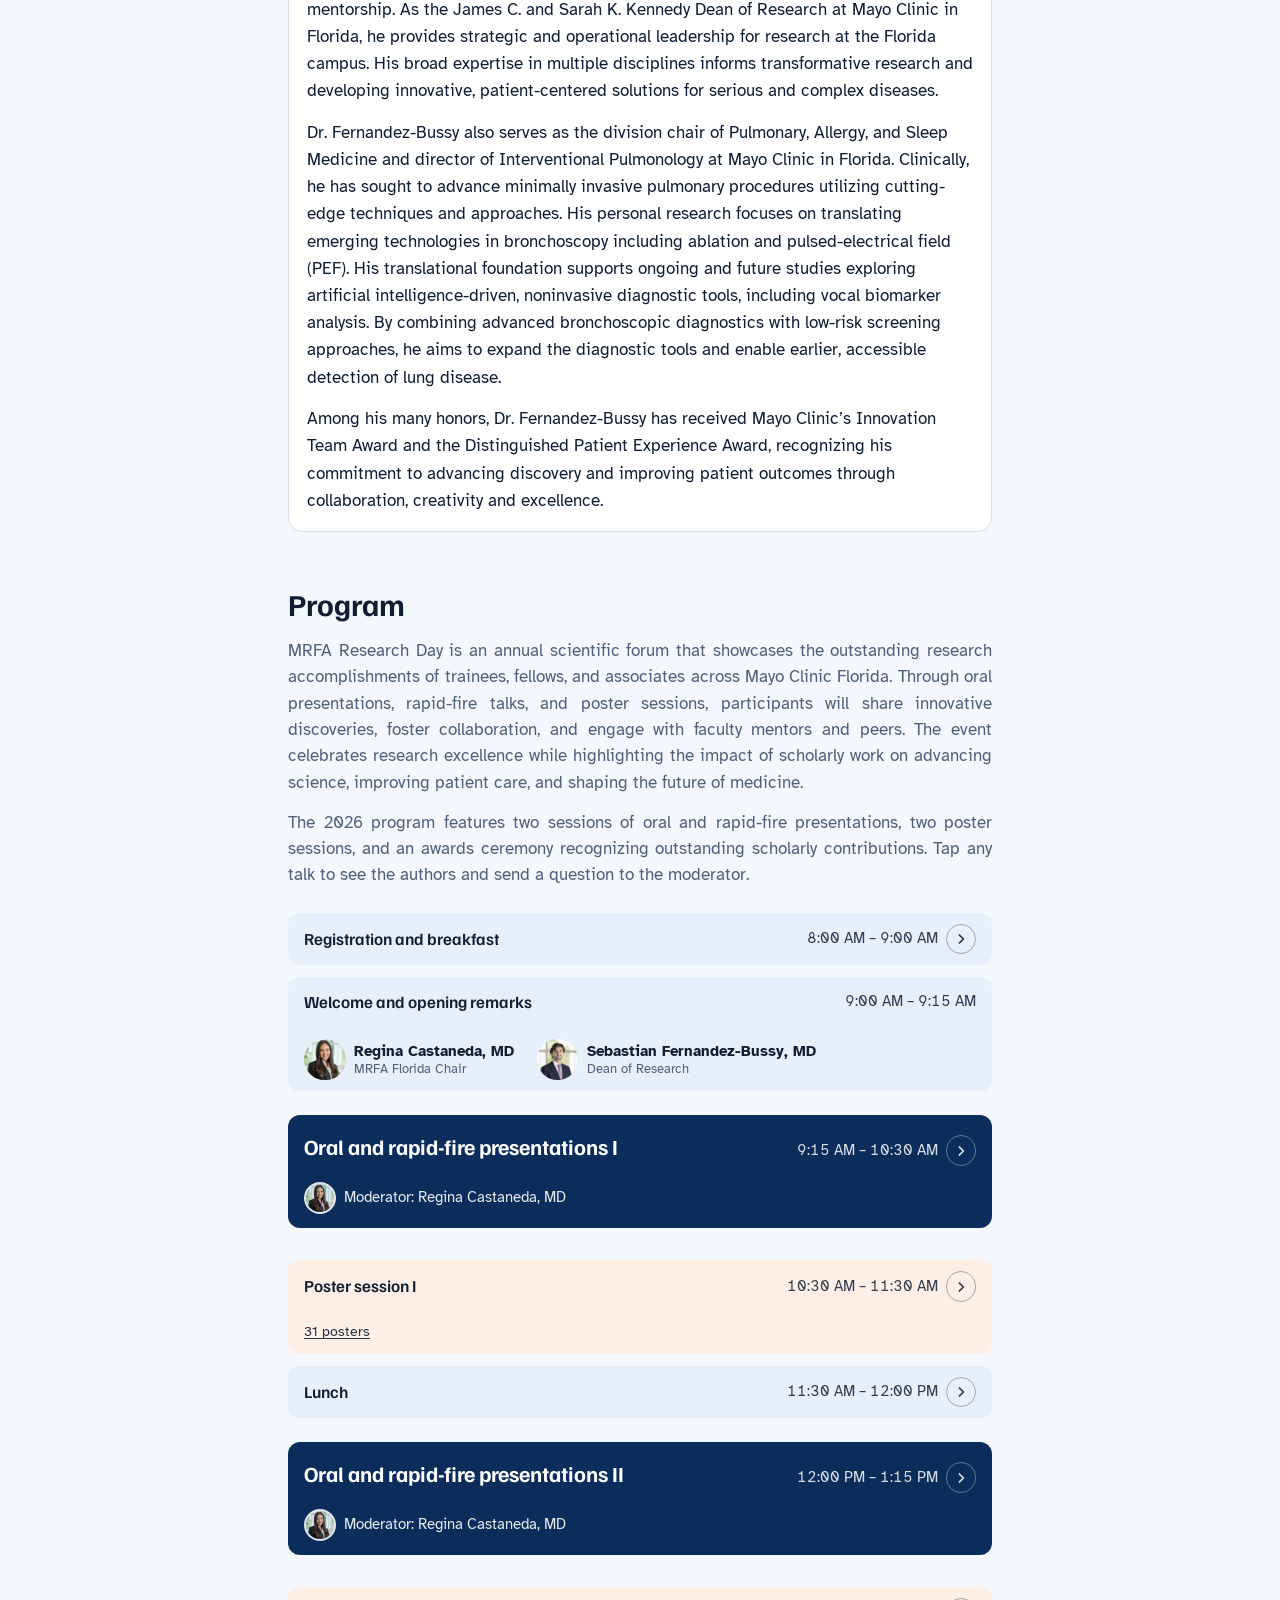
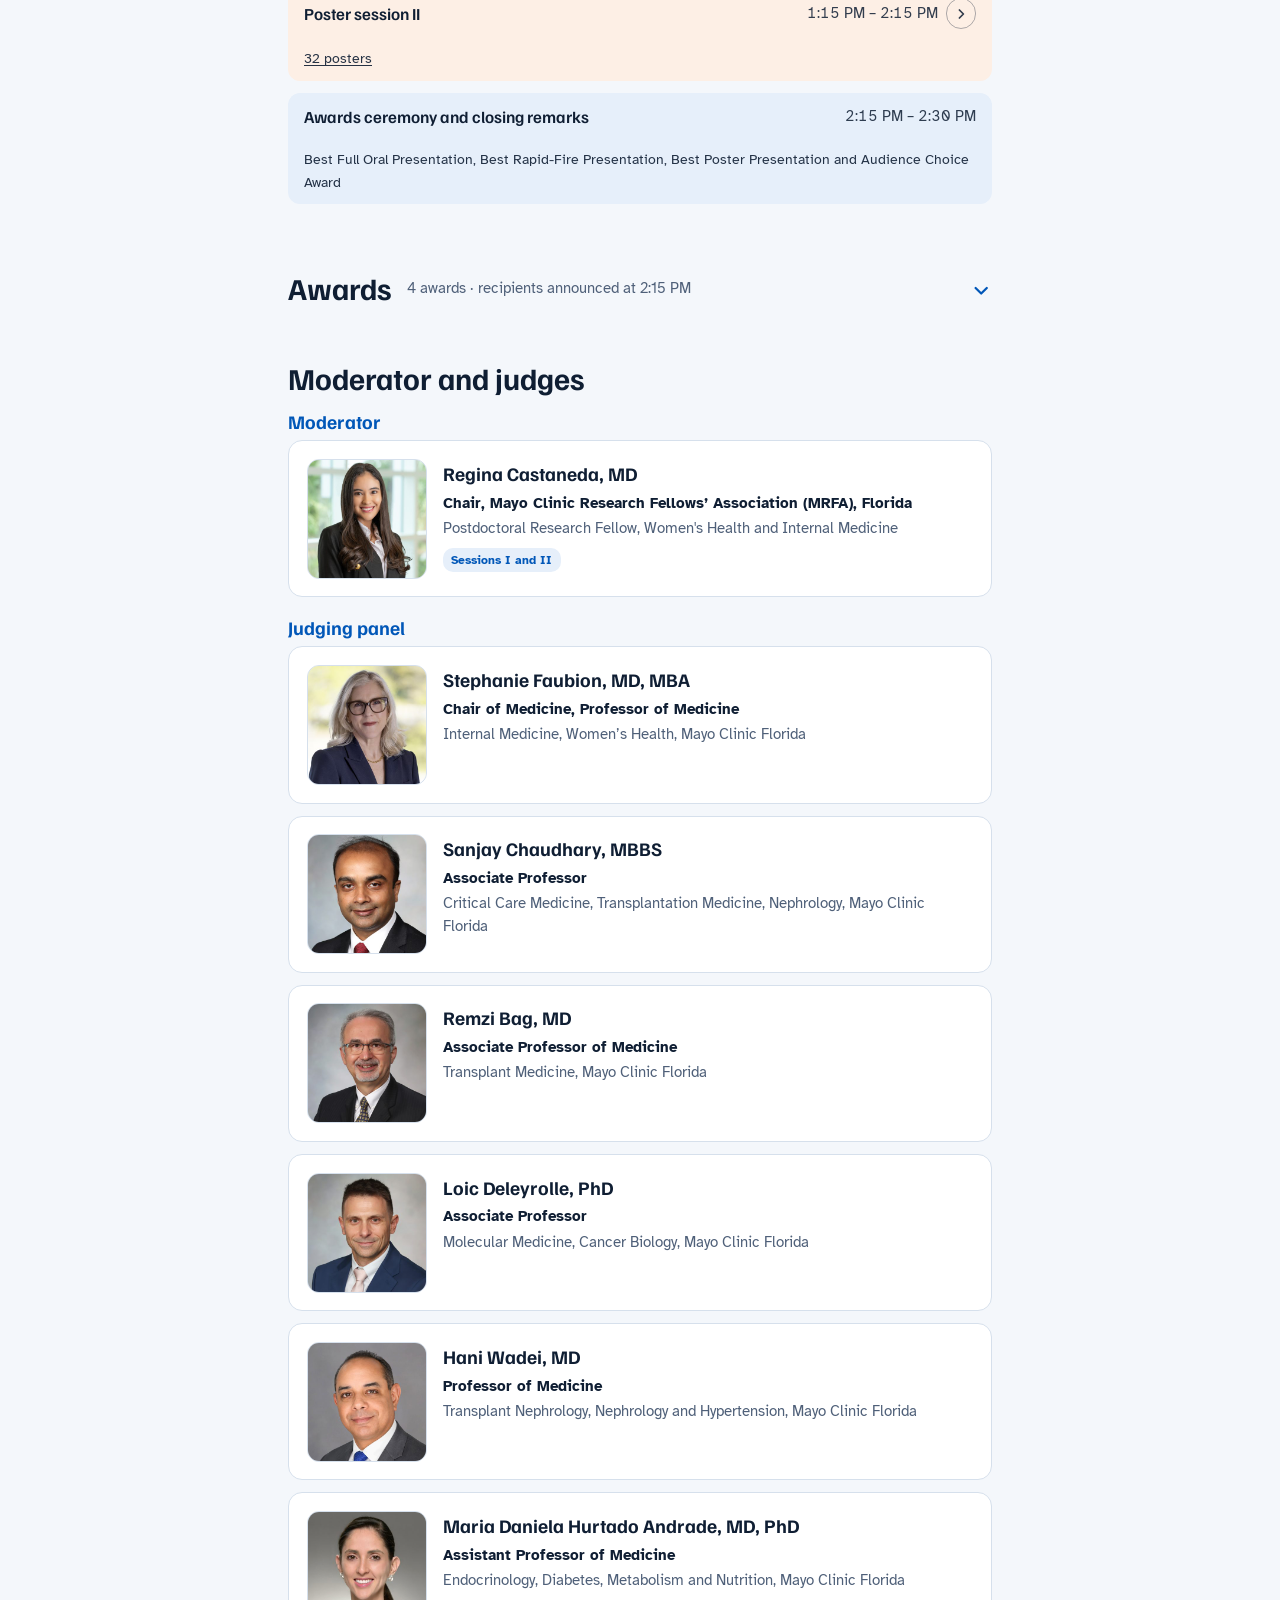
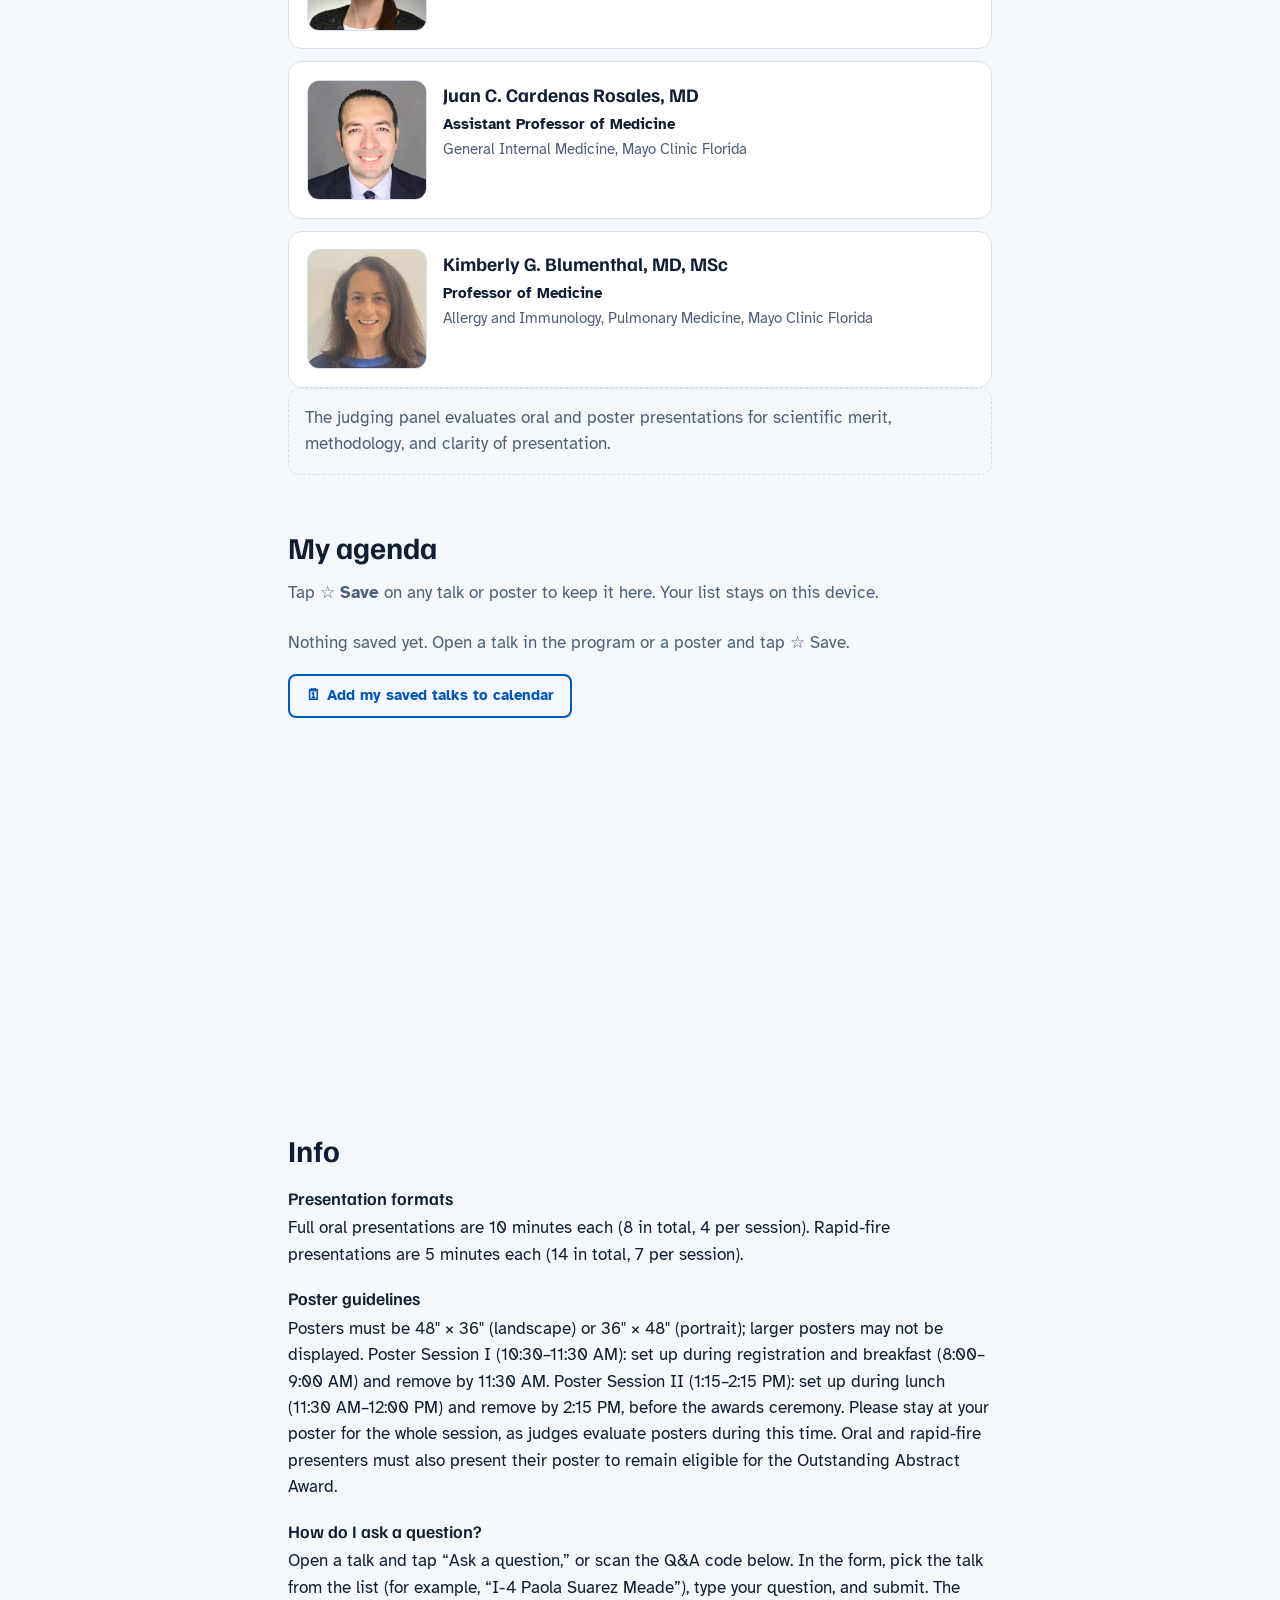
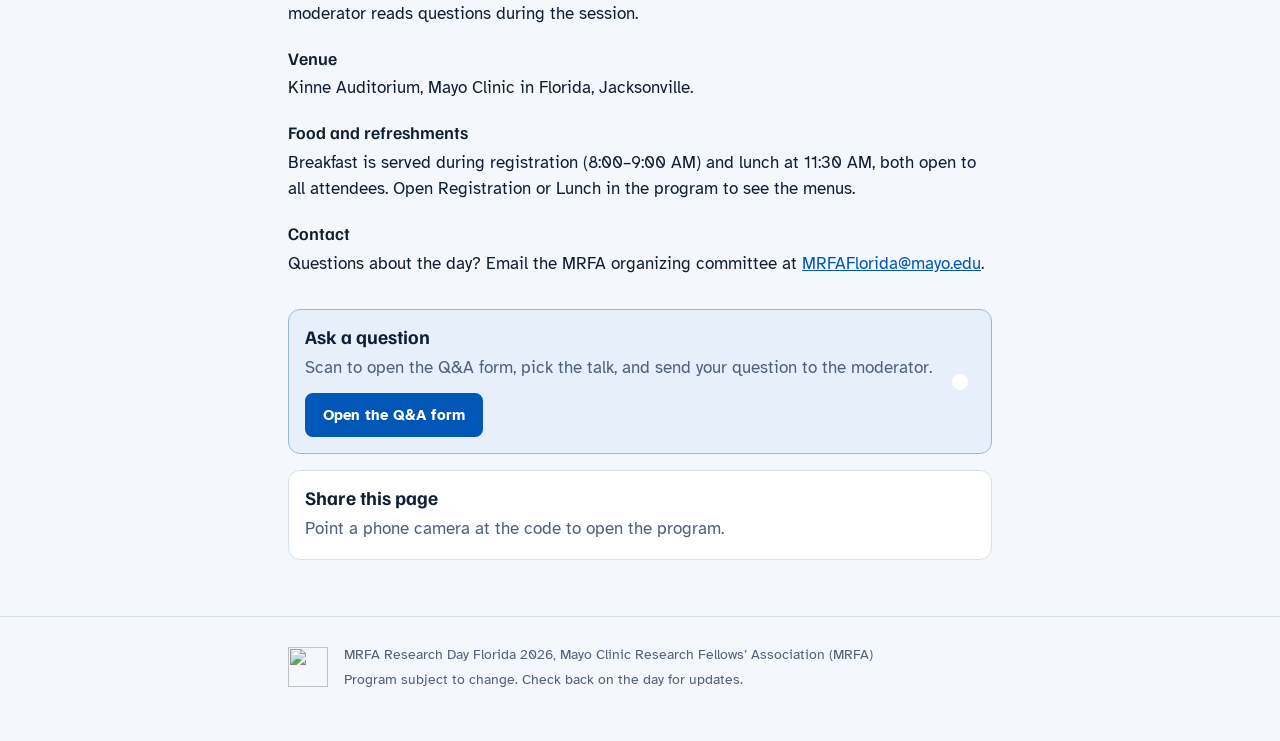
==== commit afce9a59: "My agenda on its own page (agenda.html), still at the bottom of the main page; refreshes on open; sa" ====
--- a/index.html
+++ b/index.html
@@ -20,9 +20,9 @@
   <link rel="preconnect" href="https://fonts.googleapis.com">
   <link rel="preconnect" href="https://fonts.gstatic.com" crossorigin>
   <link href="https://fonts.googleapis.com/css2?family=Atkinson+Hyperlegible:ital,wght@0,400;0,700;1,400&family=Familjen+Grotesk:wght@500;600;700&display=swap" rel="stylesheet">
-  <script src="assets/hero.js?v=202610190940"></script>
-  <script src="assets/theme.js?v=202610190940"></script>
-  <link rel="stylesheet" href="assets/styles.css?v=202610190940">
+  <script src="assets/hero.js?v=202610271456"></script>
+  <script src="assets/theme.js?v=202610271456"></script>
+  <link rel="stylesheet" href="assets/styles.css?v=202610271456">
   <link rel="icon" href="assets/img/mayo-clinic-logo.svg" type="image/svg+xml">
 </head>
 <body>
@@ -55,7 +55,7 @@
       <a href="#awards">Awards</a>
       <a href="#panel">Panel</a>
       <a href="speakers.html#posters">Posters</a>
-      <a href="#mine">My agenda</a>
+      <a href="agenda.html">My agenda</a>
       <a href="#info">Info</a>
       <button type="button" class="theme-btn" id="theme-btn" aria-label="Theme">
         <svg class="ic ic-auto" viewBox="0 0 20 20" aria-hidden="true"><circle cx="10" cy="10" r="7" fill="none" stroke="currentColor" stroke-width="1.8"/><path d="M10 3a7 7 0 0 1 0 14z" fill="currentColor"/></svg>
@@ -177,9 +177,9 @@
     </form>
   </dialog>
 
-  <script src="assets/qrcode-generator.js?v=202610190940"></script>
-  <script src="assets/extras.js?v=202610190940"></script>
-  <script src="assets/rating.js?v=202610190940"></script>
-  <script src="assets/app.js?v=202610190940"></script>
+  <script src="assets/qrcode-generator.js?v=202610271456"></script>
+  <script src="assets/extras.js?v=202610271456"></script>
+  <script src="assets/rating.js?v=202610271456"></script>
+  <script src="assets/app.js?v=202610271456"></script>
 </body>
 </html>
--- a/assets/styles.css
+++ b/assets/styles.css
@@ -404,3 +404,4 @@
 .nowstrip[open] { background: var(--paper); box-shadow: 0 8px 18px rgba(10,45,92,.12); }
 @media (max-width: 34rem) { .ns-sum { flex-wrap: wrap; row-gap: .1rem; } .ns-text { order: 5; flex-basis: 100%; } .ns-clock { margin-left: auto; } }
 .ml-setup { margin: 0 0 .4rem; font-size: .85rem; color: var(--muted); }
+.mine-time small { display: block; font-size: .75rem; color: var(--muted); font-weight: 600; }
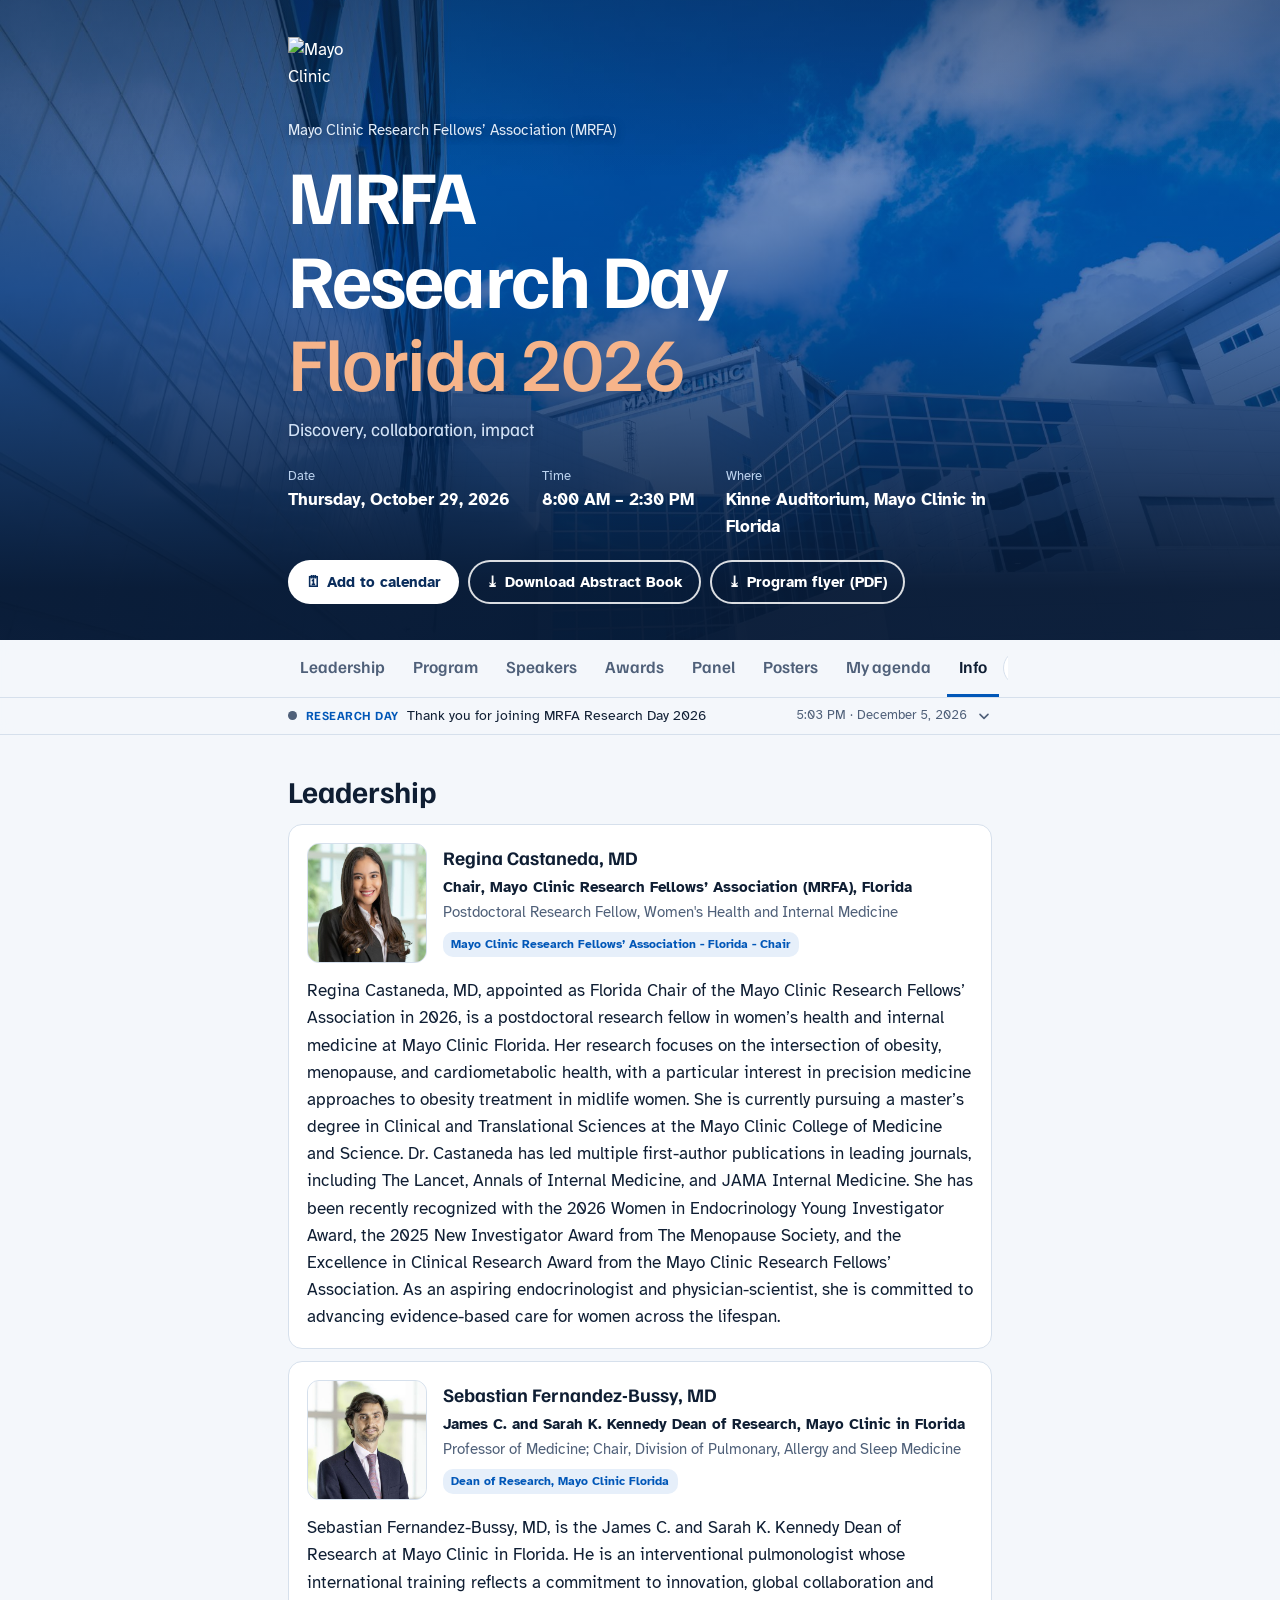
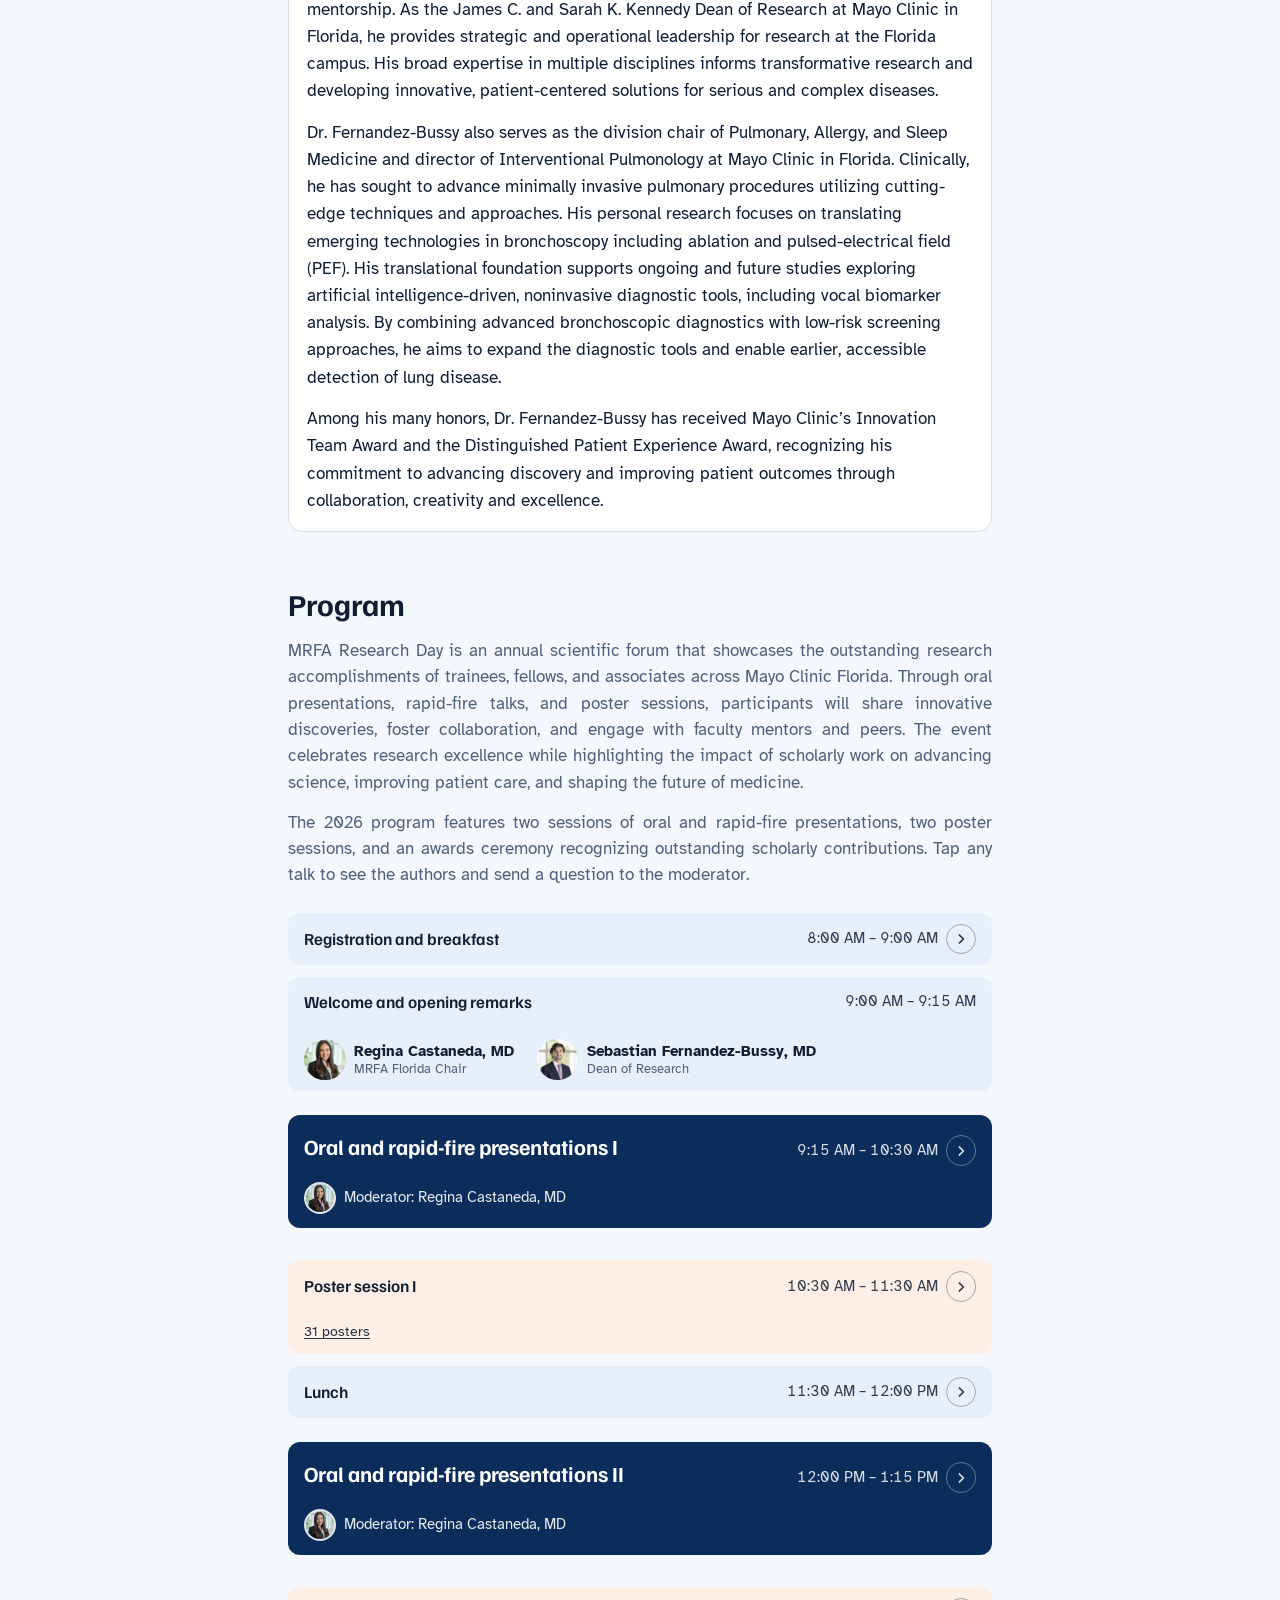
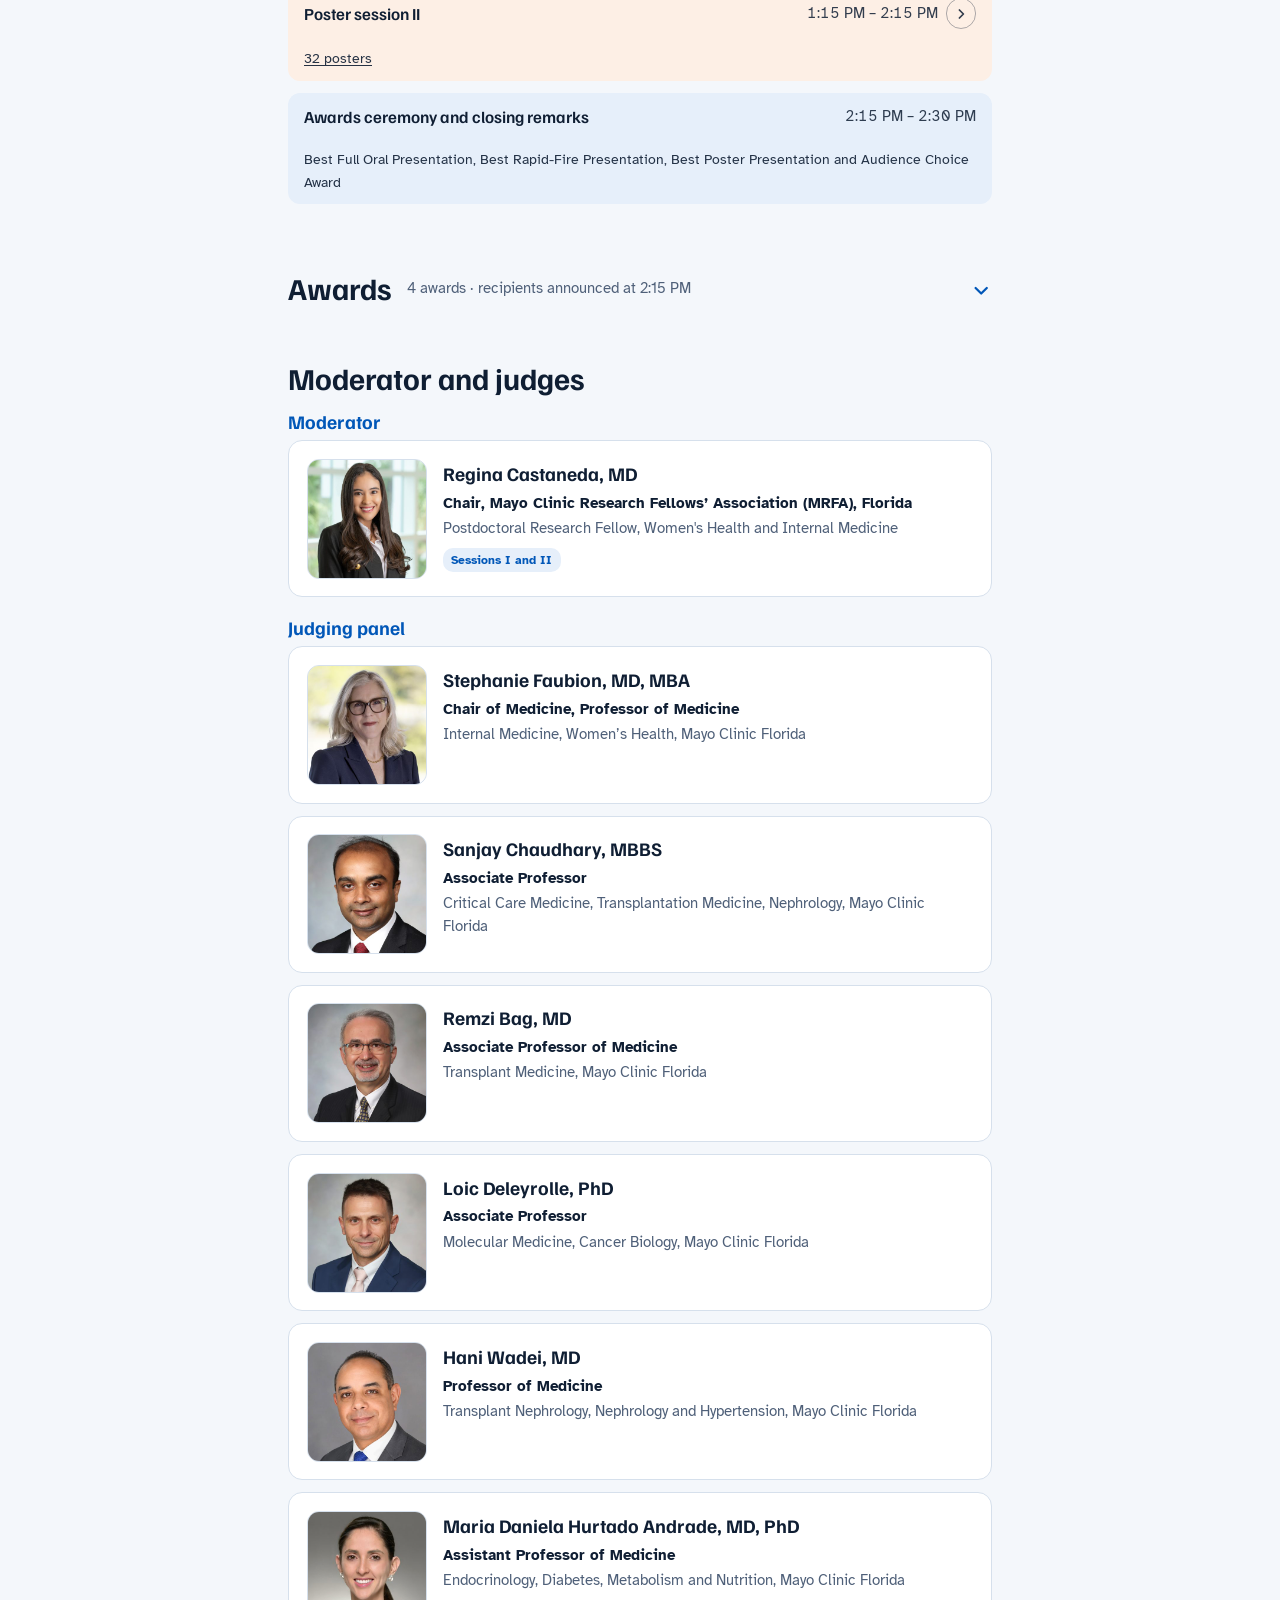
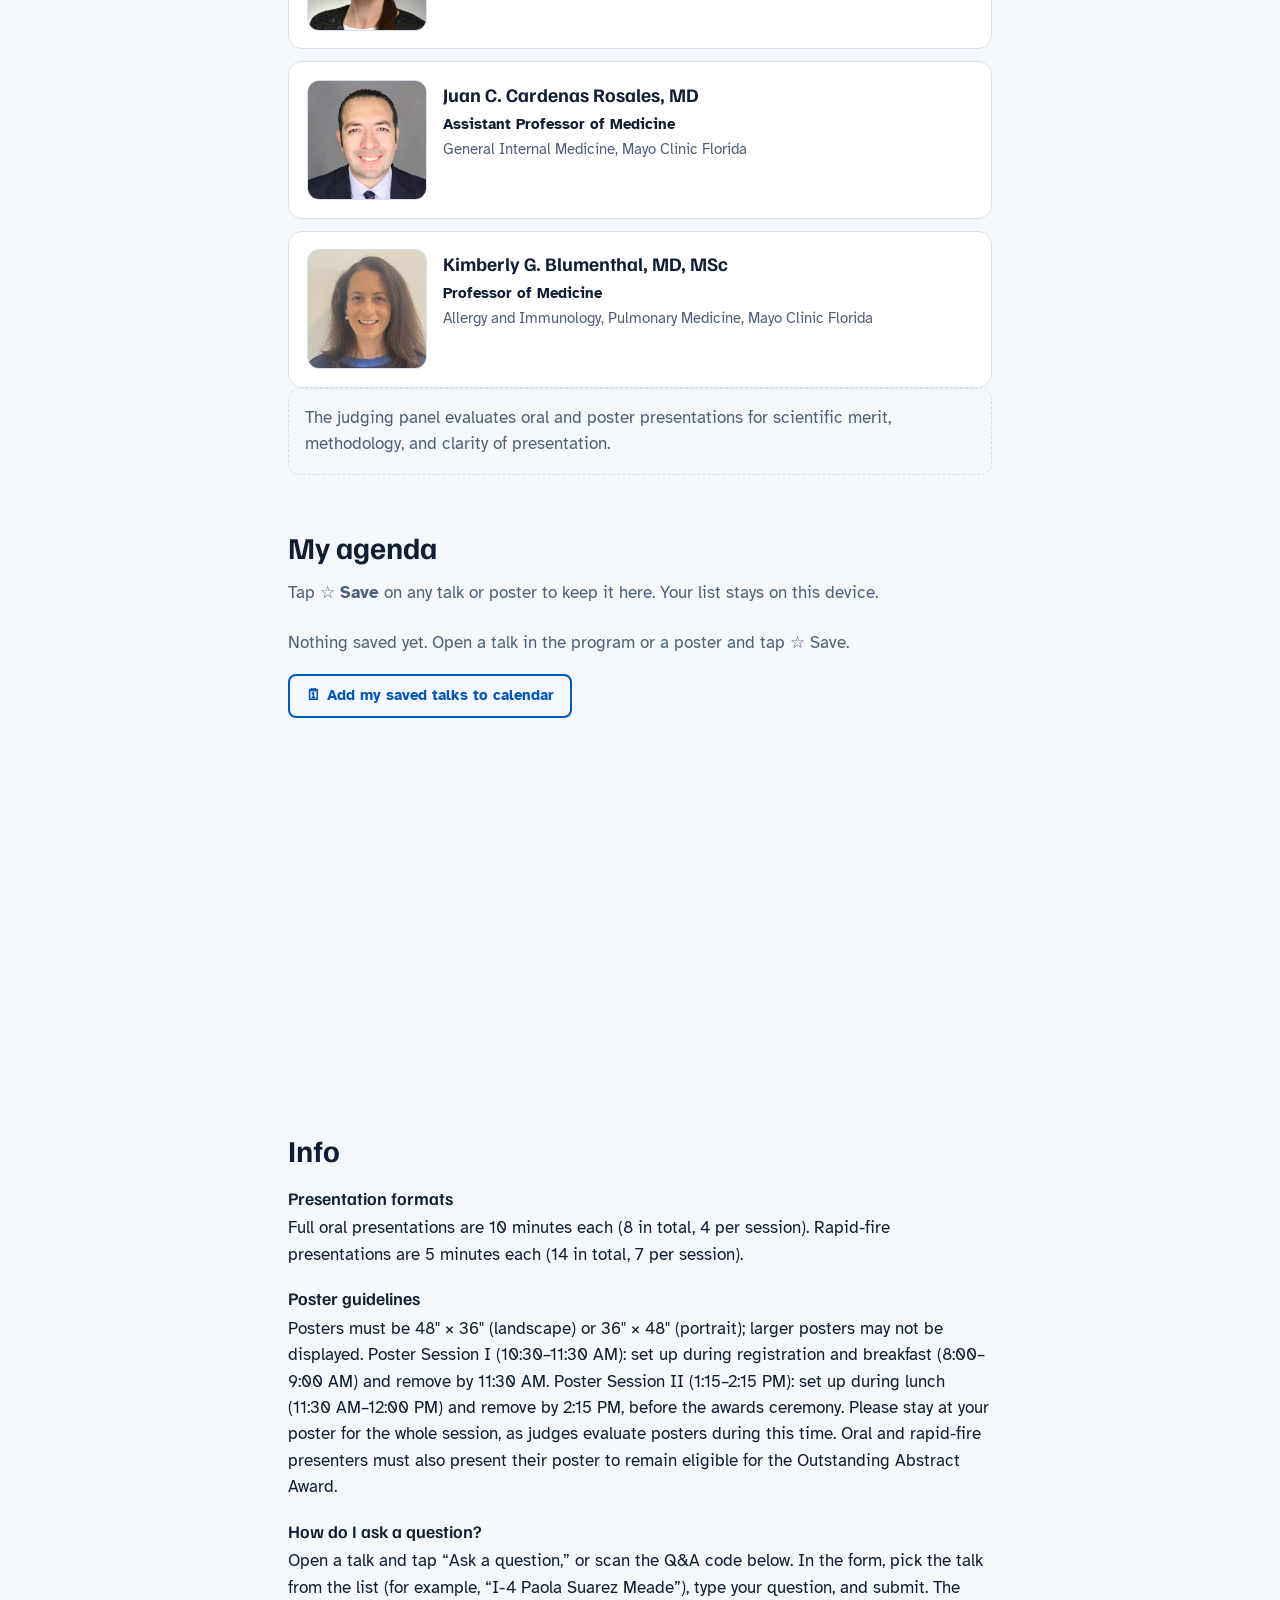
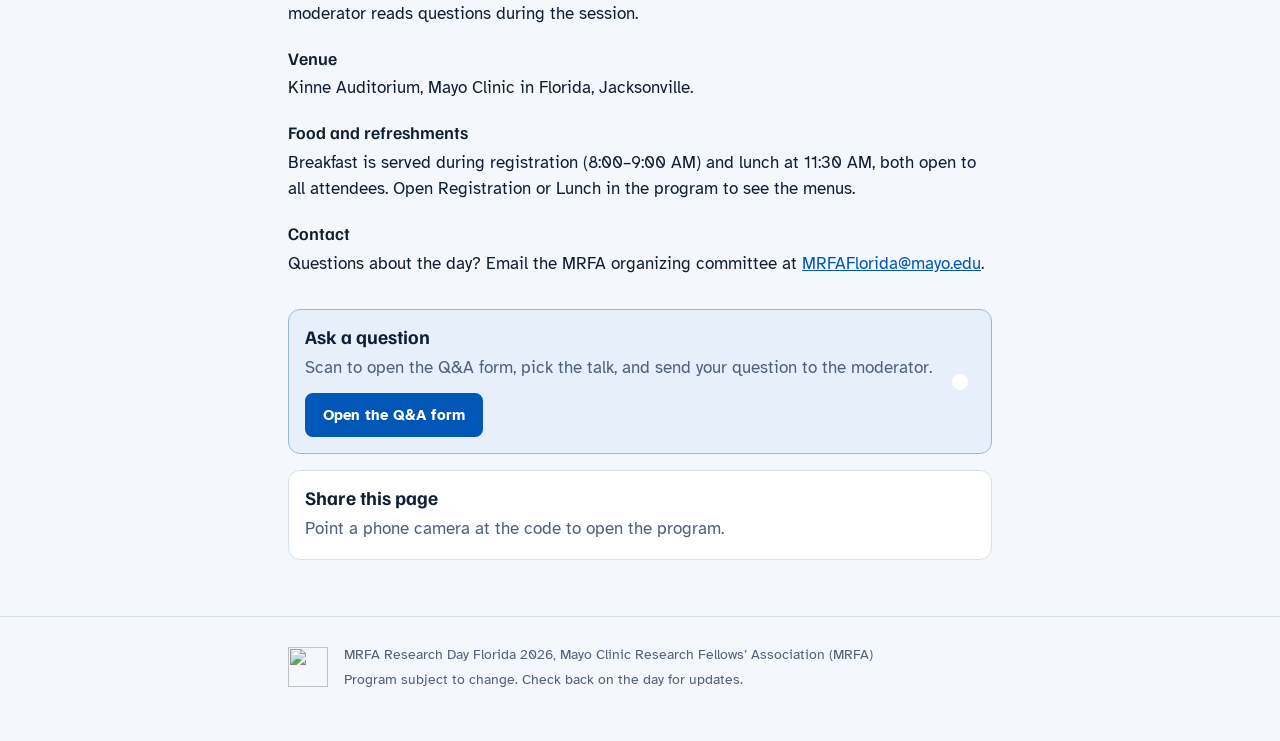
==== commit d71cd497: "One-page printable program flyer with download button Co-Authored-By: Claude Opus 5.5 <noreply@anthr" ====
--- a/index.html
+++ b/index.html
@@ -20,9 +20,9 @@
   <link rel="preconnect" href="https://fonts.googleapis.com">
   <link rel="preconnect" href="https://fonts.gstatic.com" crossorigin>
   <link href="https://fonts.googleapis.com/css2?family=Atkinson+Hyperlegible:ital,wght@0,400;0,700;1,400&family=Familjen+Grotesk:wght@500;600;700&display=swap" rel="stylesheet">
-  <script src="assets/hero.js?v=202610271456"></script>
-  <script src="assets/theme.js?v=202610271456"></script>
-  <link rel="stylesheet" href="assets/styles.css?v=202610271456">
+  <script src="assets/hero.js?v=202610271504"></script>
+  <script src="assets/theme.js?v=202610271504"></script>
+  <link rel="stylesheet" href="assets/styles.css?v=202610271504">
   <link rel="icon" href="assets/img/mayo-clinic-logo.svg" type="image/svg+xml">
 </head>
 <body>
@@ -43,6 +43,7 @@
       <div class="hero-actions">
         <button type="button" class="hero-cal" id="add-cal"><span aria-hidden="true">🗓</span> Add to calendar</button>
         <a class="hero-cal hero-book" href="assets/abstract-book.pdf" download="MRFA-Research-Day-2026-Abstract-Book.pdf"><span aria-hidden="true">⤓</span> Download Abstract Book</a>
+        <a class="hero-cal hero-book" href="assets/program-flyer.pdf" download="MRFA-Research-Day-2026-Program.pdf"><span aria-hidden="true">⤓</span> Program flyer (PDF)</a>
       </div>
     </div>
   </header>
@@ -177,9 +178,9 @@
     </form>
   </dialog>
 
-  <script src="assets/qrcode-generator.js?v=202610271456"></script>
-  <script src="assets/extras.js?v=202610271456"></script>
-  <script src="assets/rating.js?v=202610271456"></script>
-  <script src="assets/app.js?v=202610271456"></script>
+  <script src="assets/qrcode-generator.js?v=202610271504"></script>
+  <script src="assets/extras.js?v=202610271504"></script>
+  <script src="assets/rating.js?v=202610271504"></script>
+  <script src="assets/app.js?v=202610271504"></script>
 </body>
 </html>
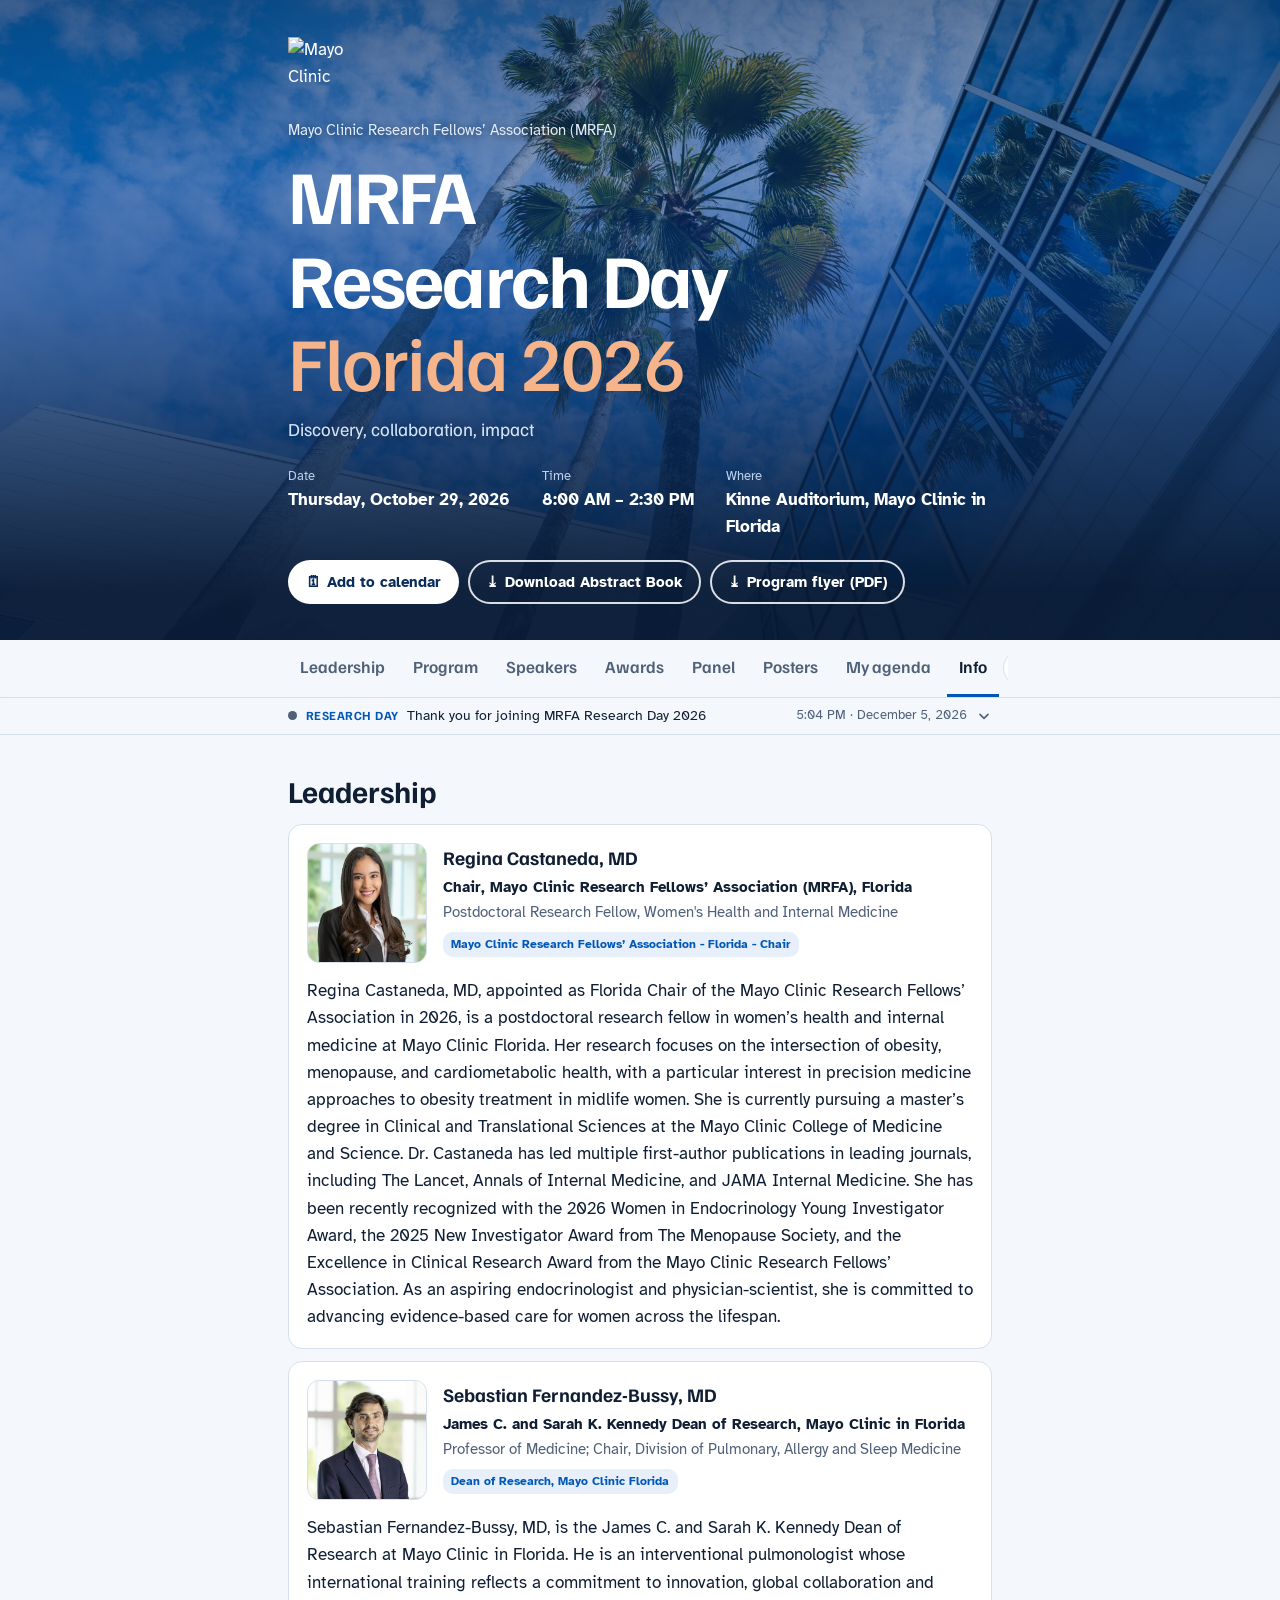
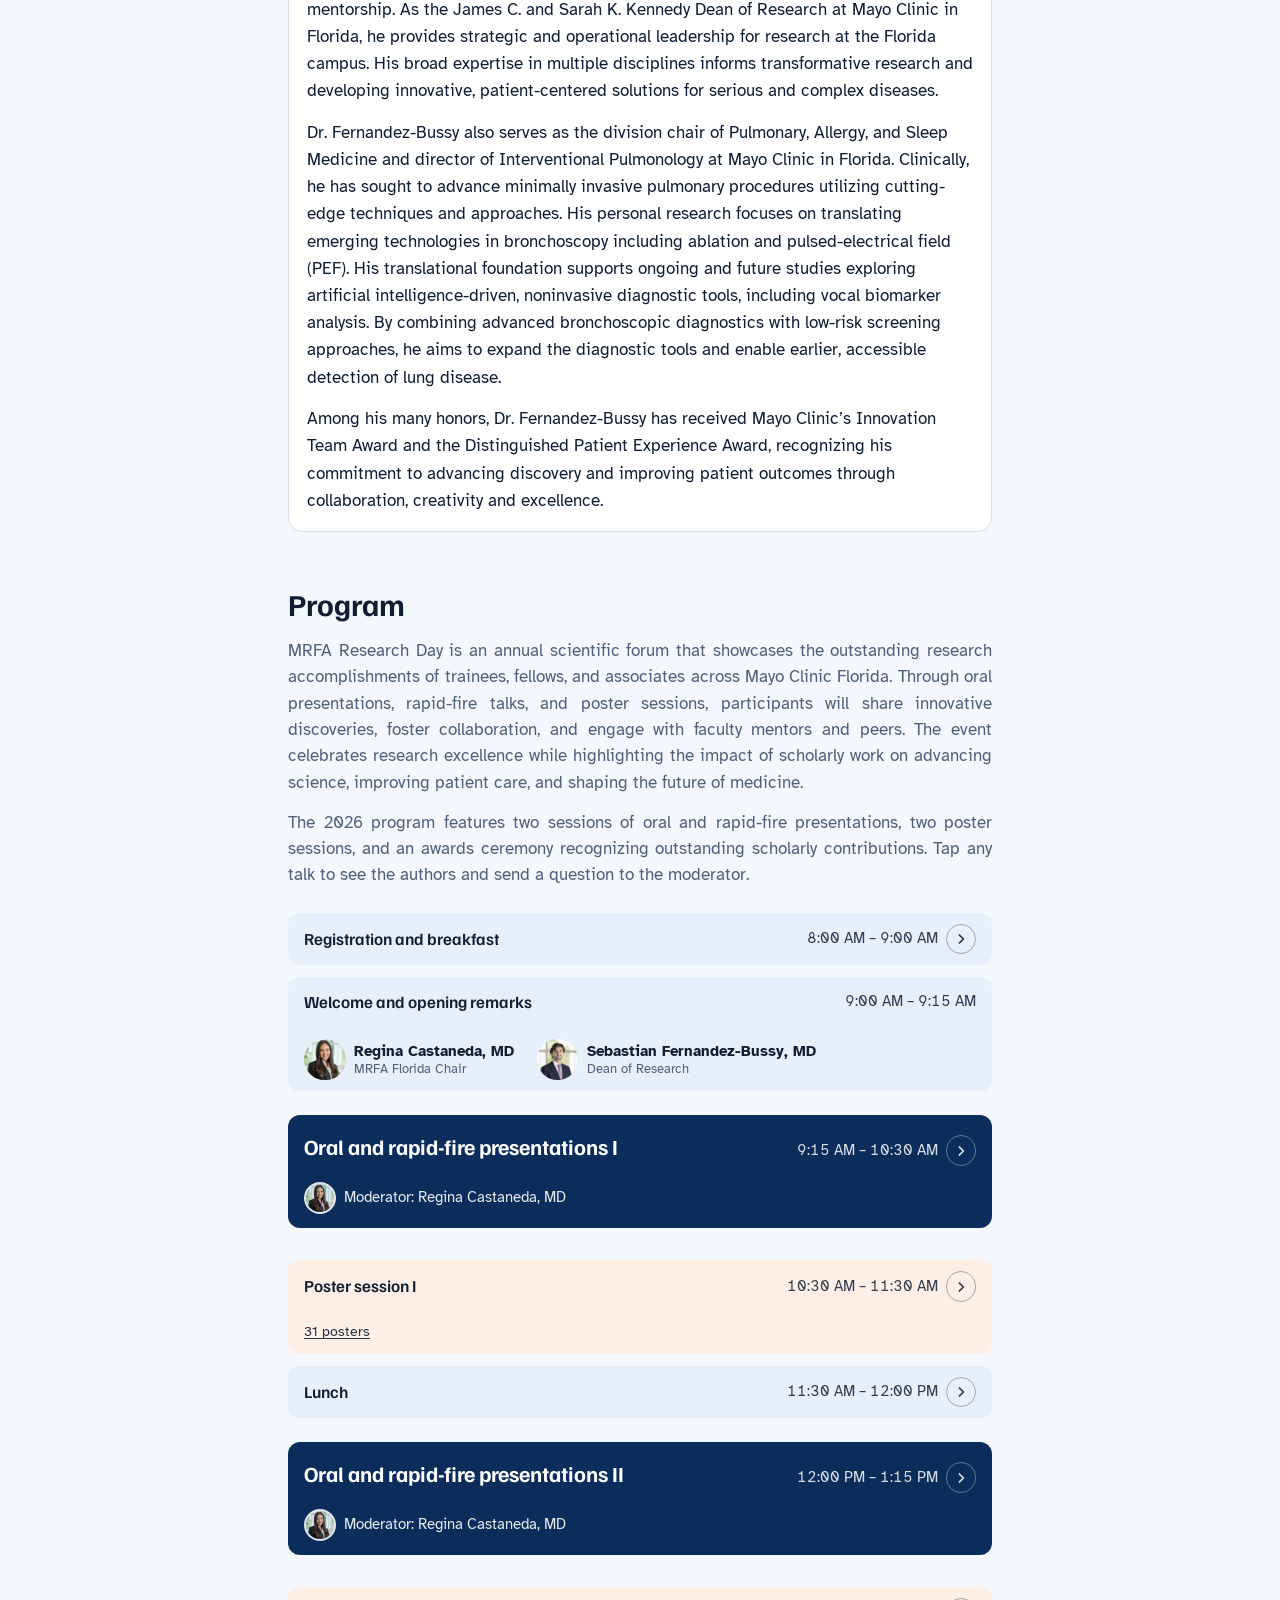
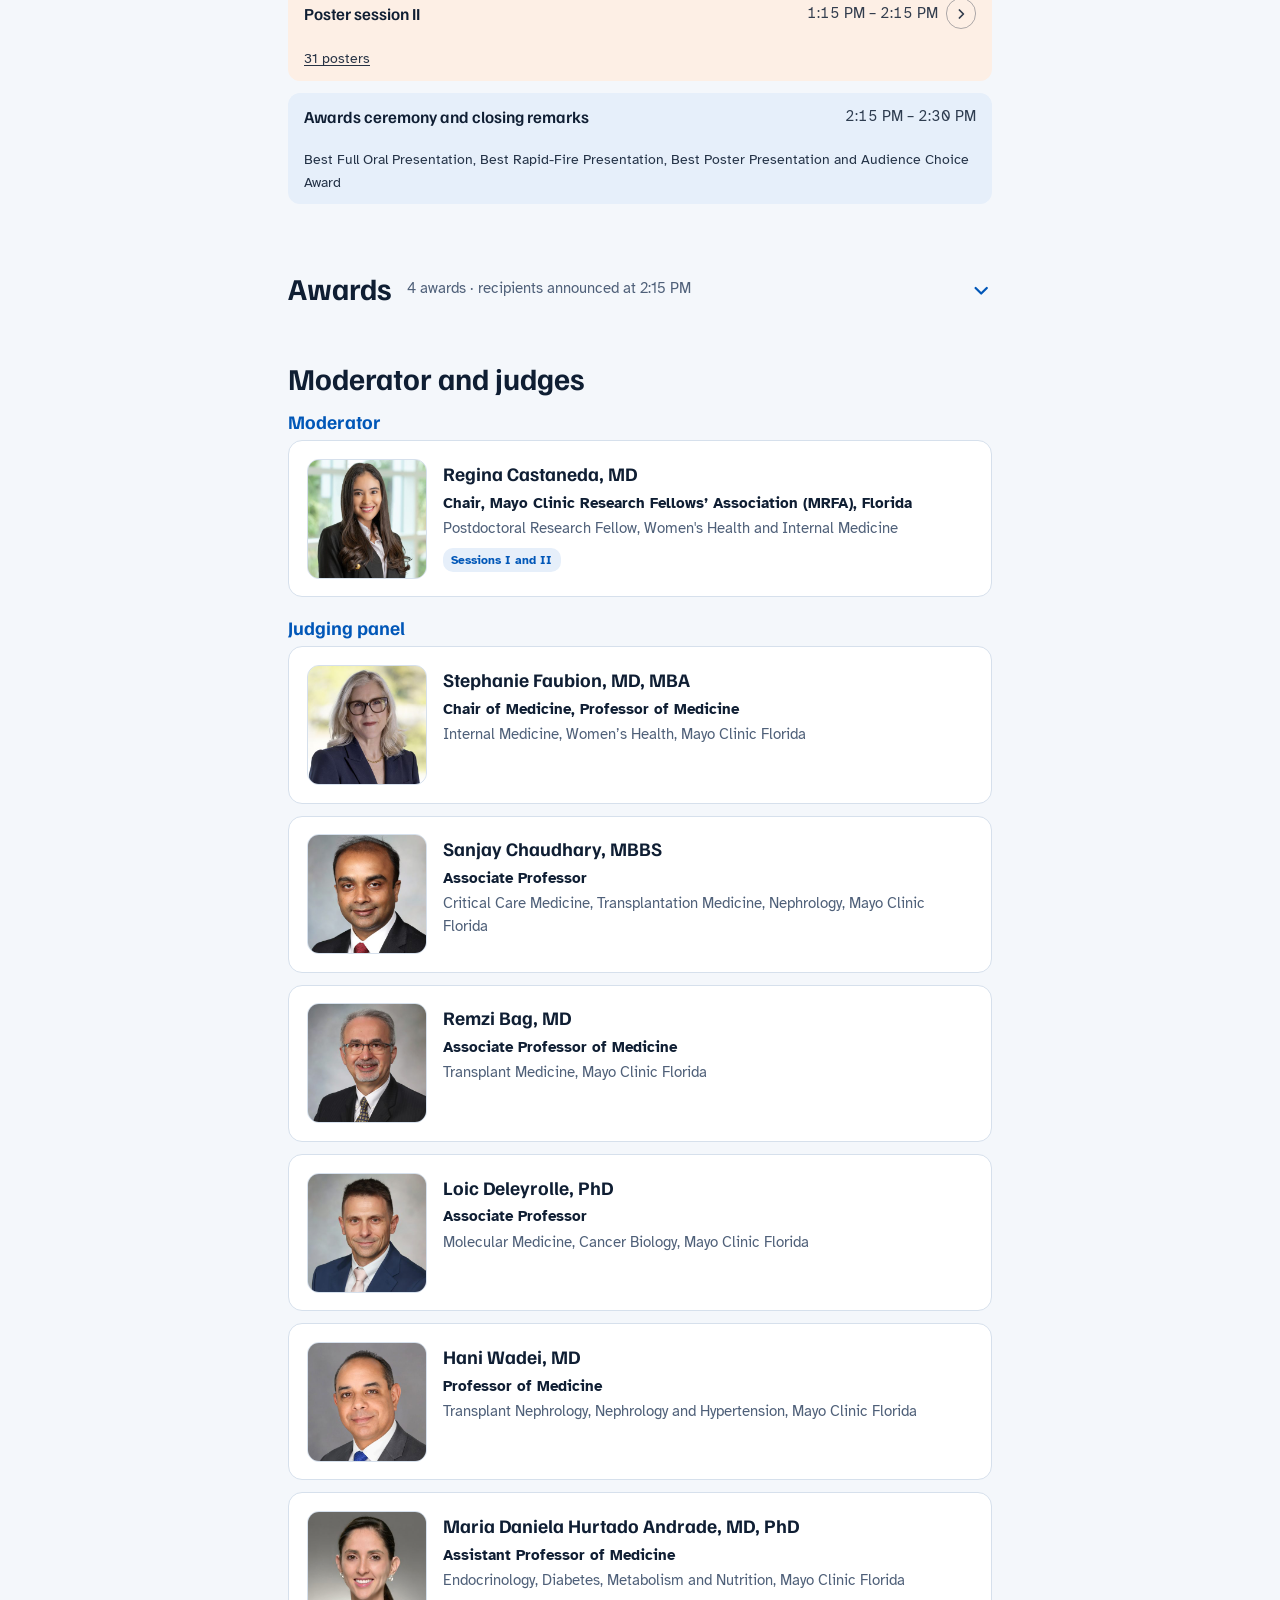
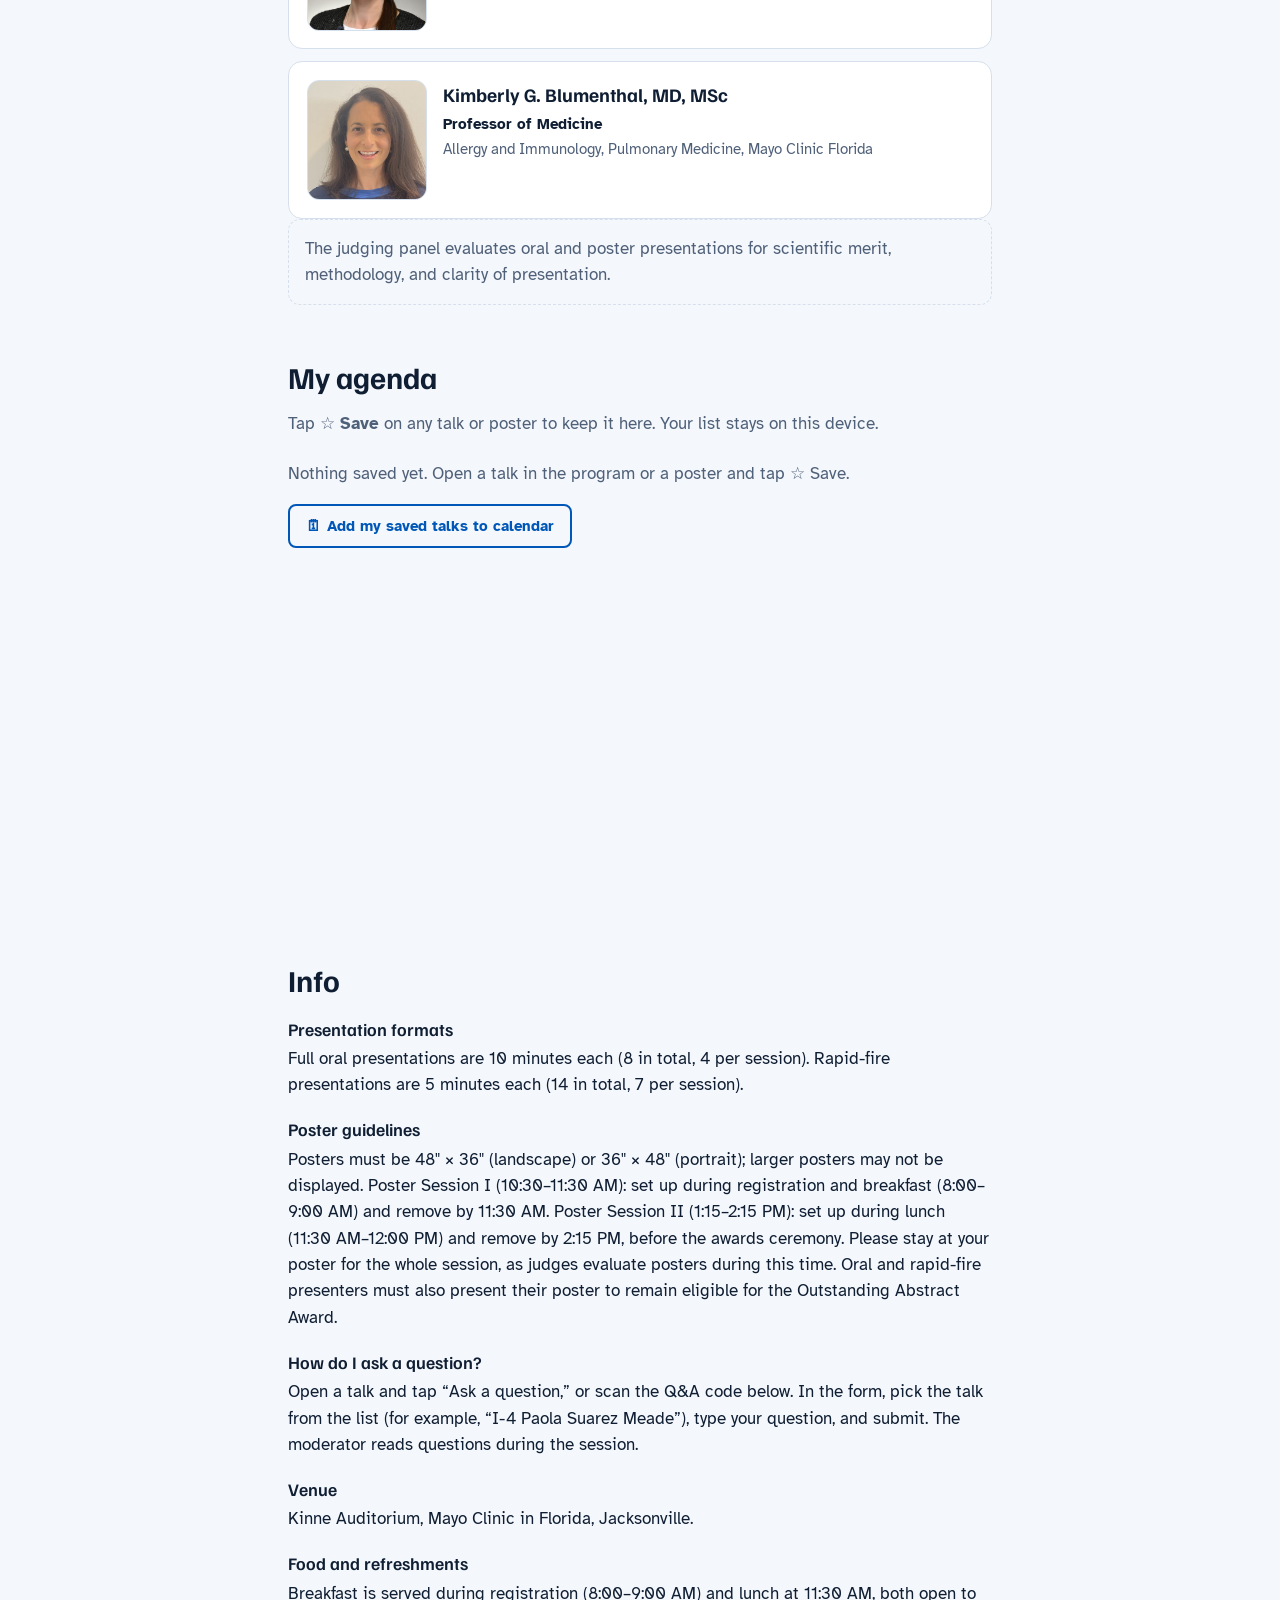
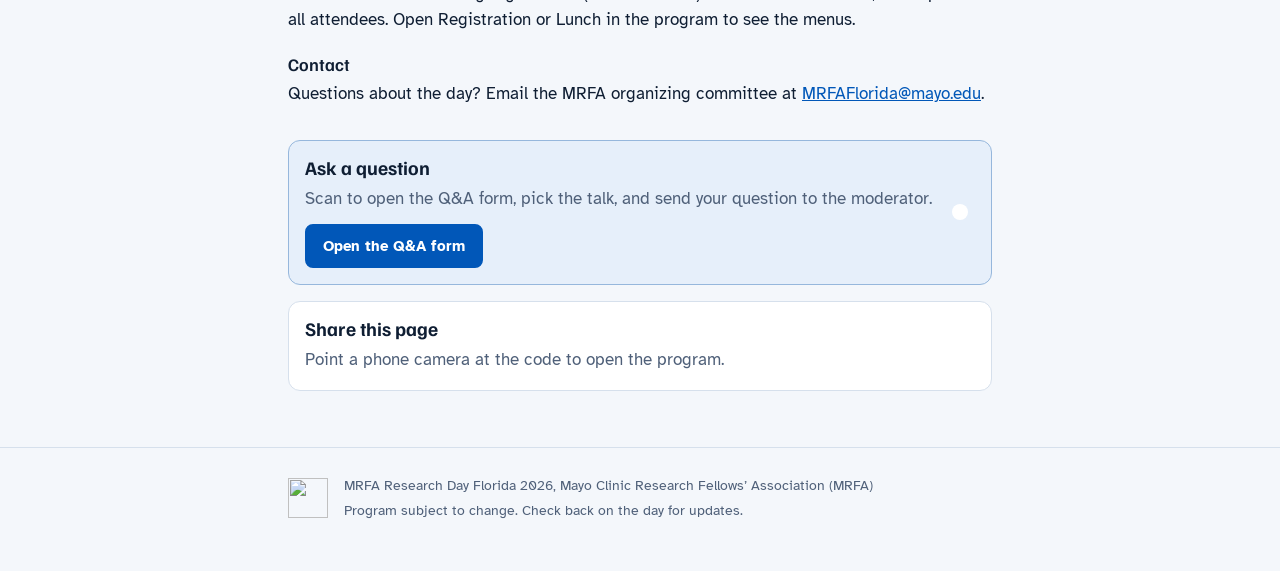
==== commit f12cdc56: "Add GoatCounter page-view tracking Co-Authored-By: Claude Opus 5.5 <noreply@anthropic.com> Claude-Se" ====
--- a/index.html
+++ b/index.html
@@ -182,5 +182,6 @@
   <script src="assets/extras.js?v=202610271504"></script>
   <script src="assets/rating.js?v=202610271504"></script>
   <script src="assets/app.js?v=202610271504"></script>
+  <script data-goatcounter="https://mrfa-florida.goatcounter.com/count" async src="//gc.zgo.at/count.js"></script>
 </body>
 </html>
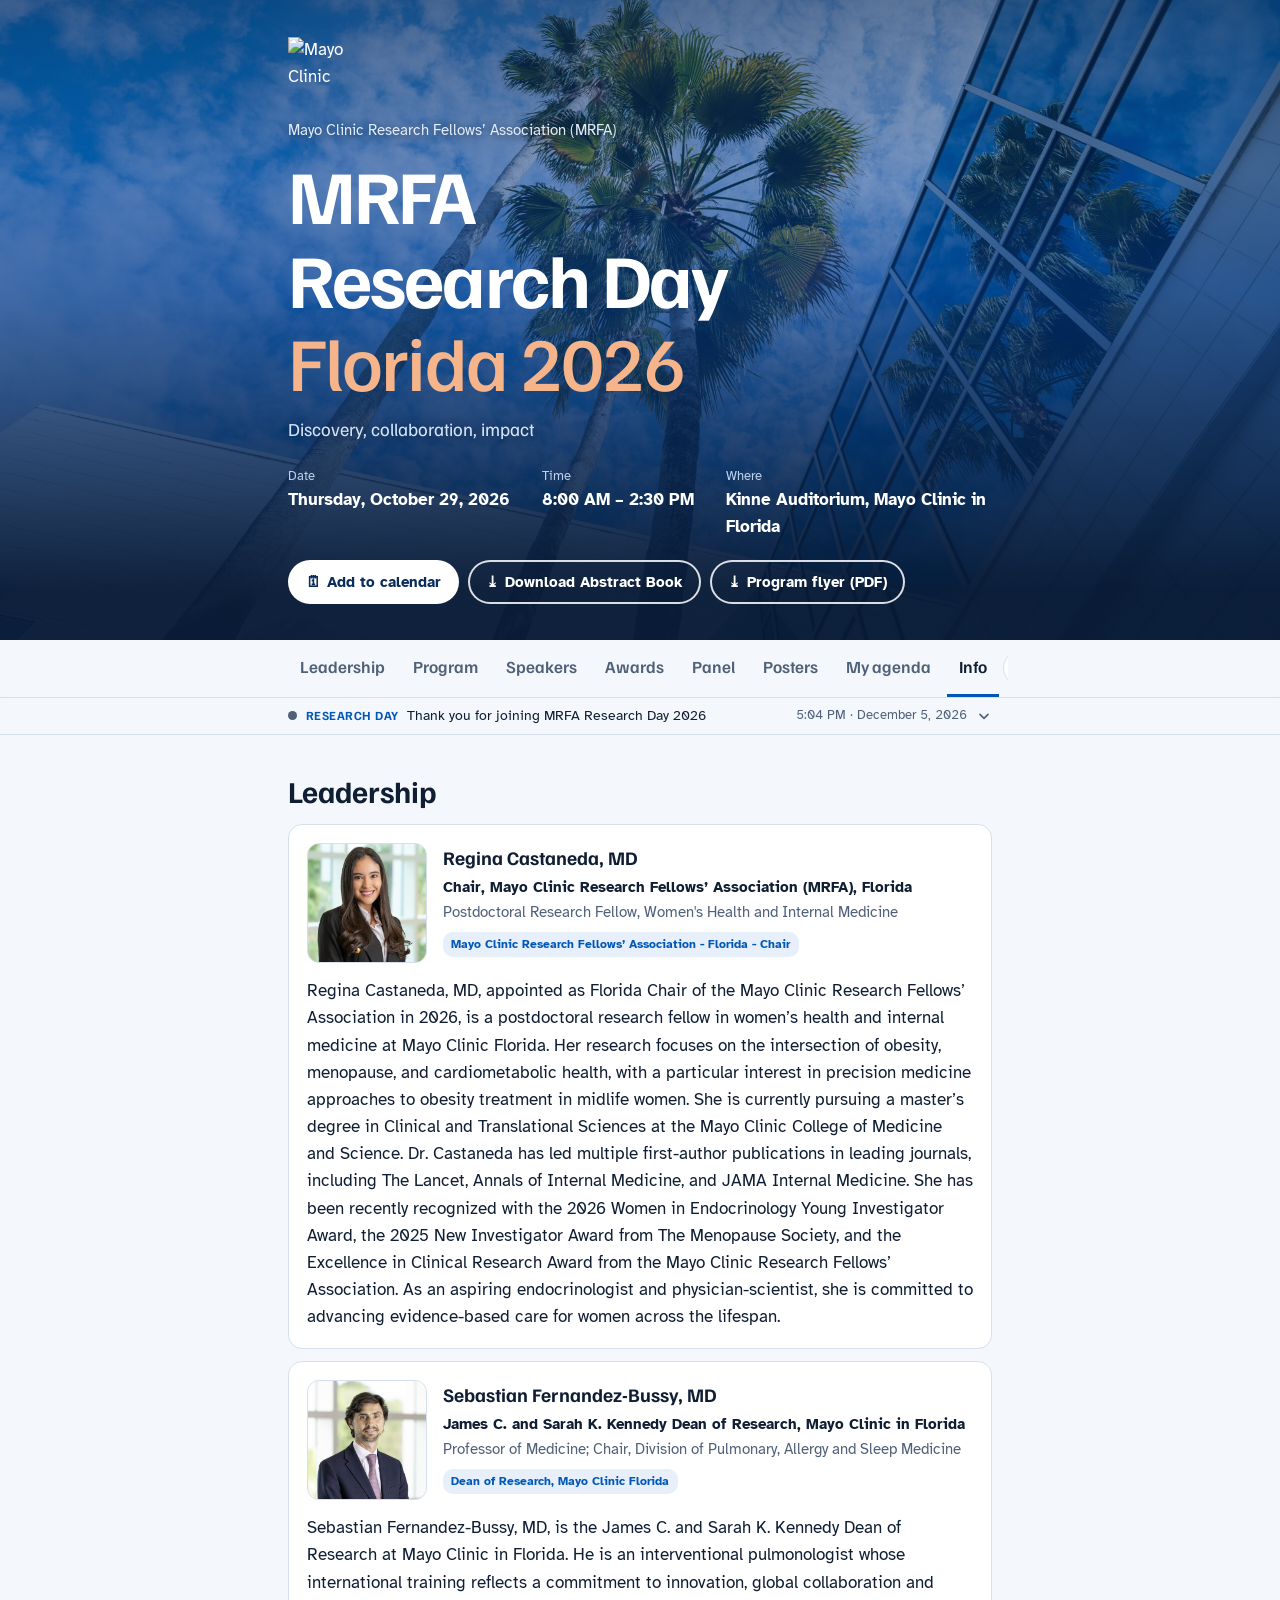
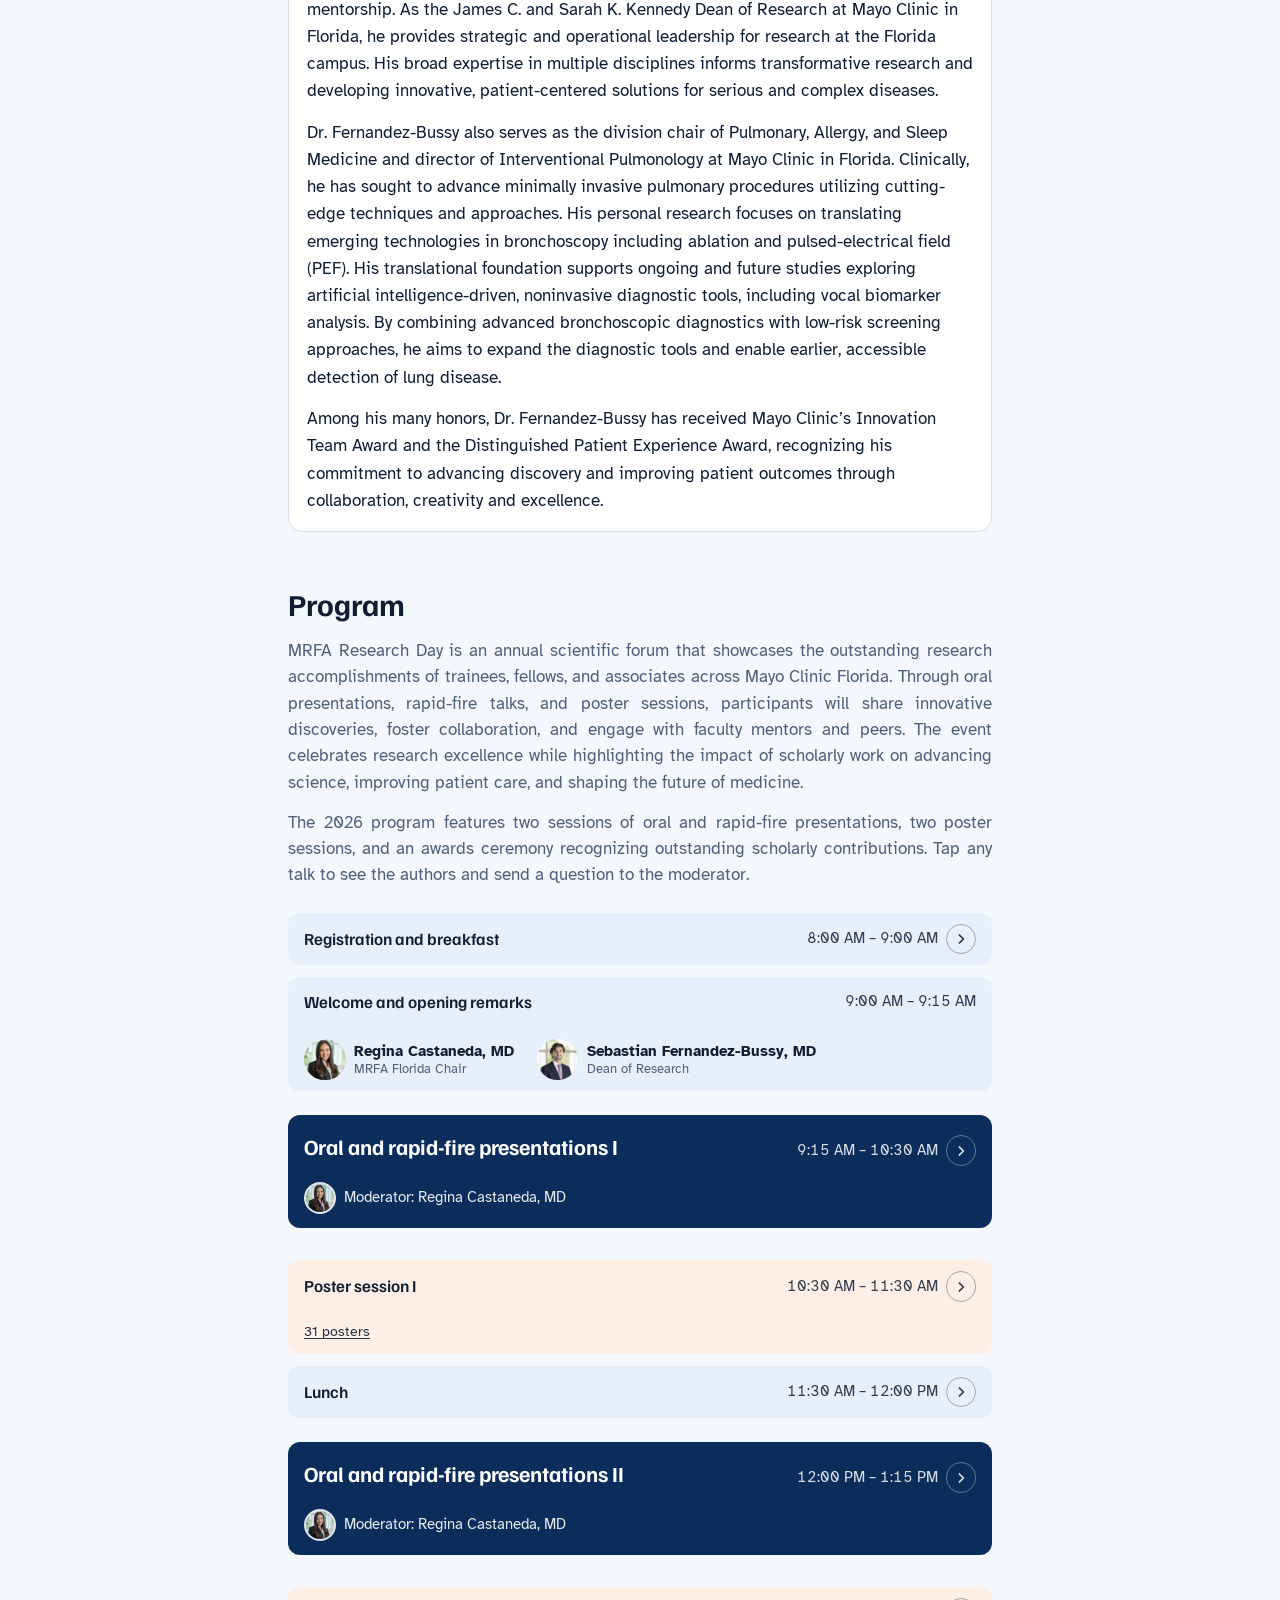
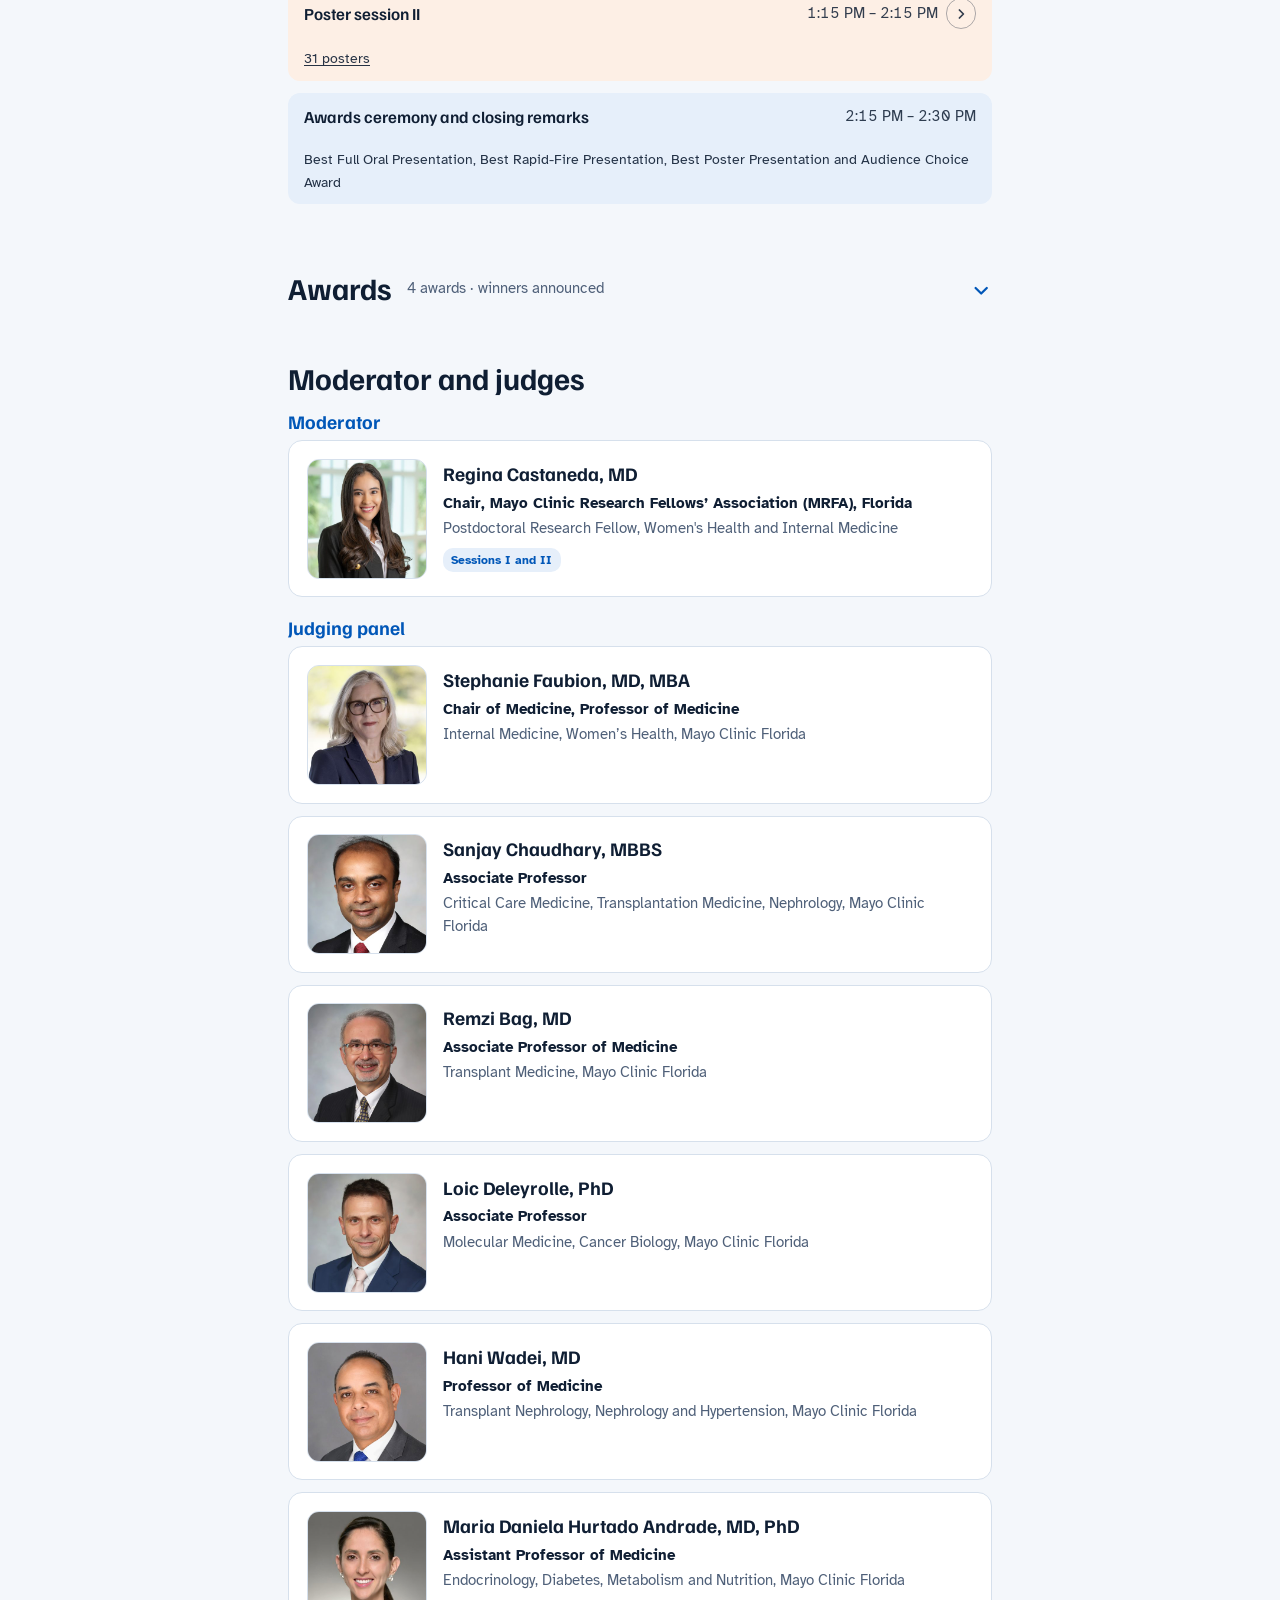
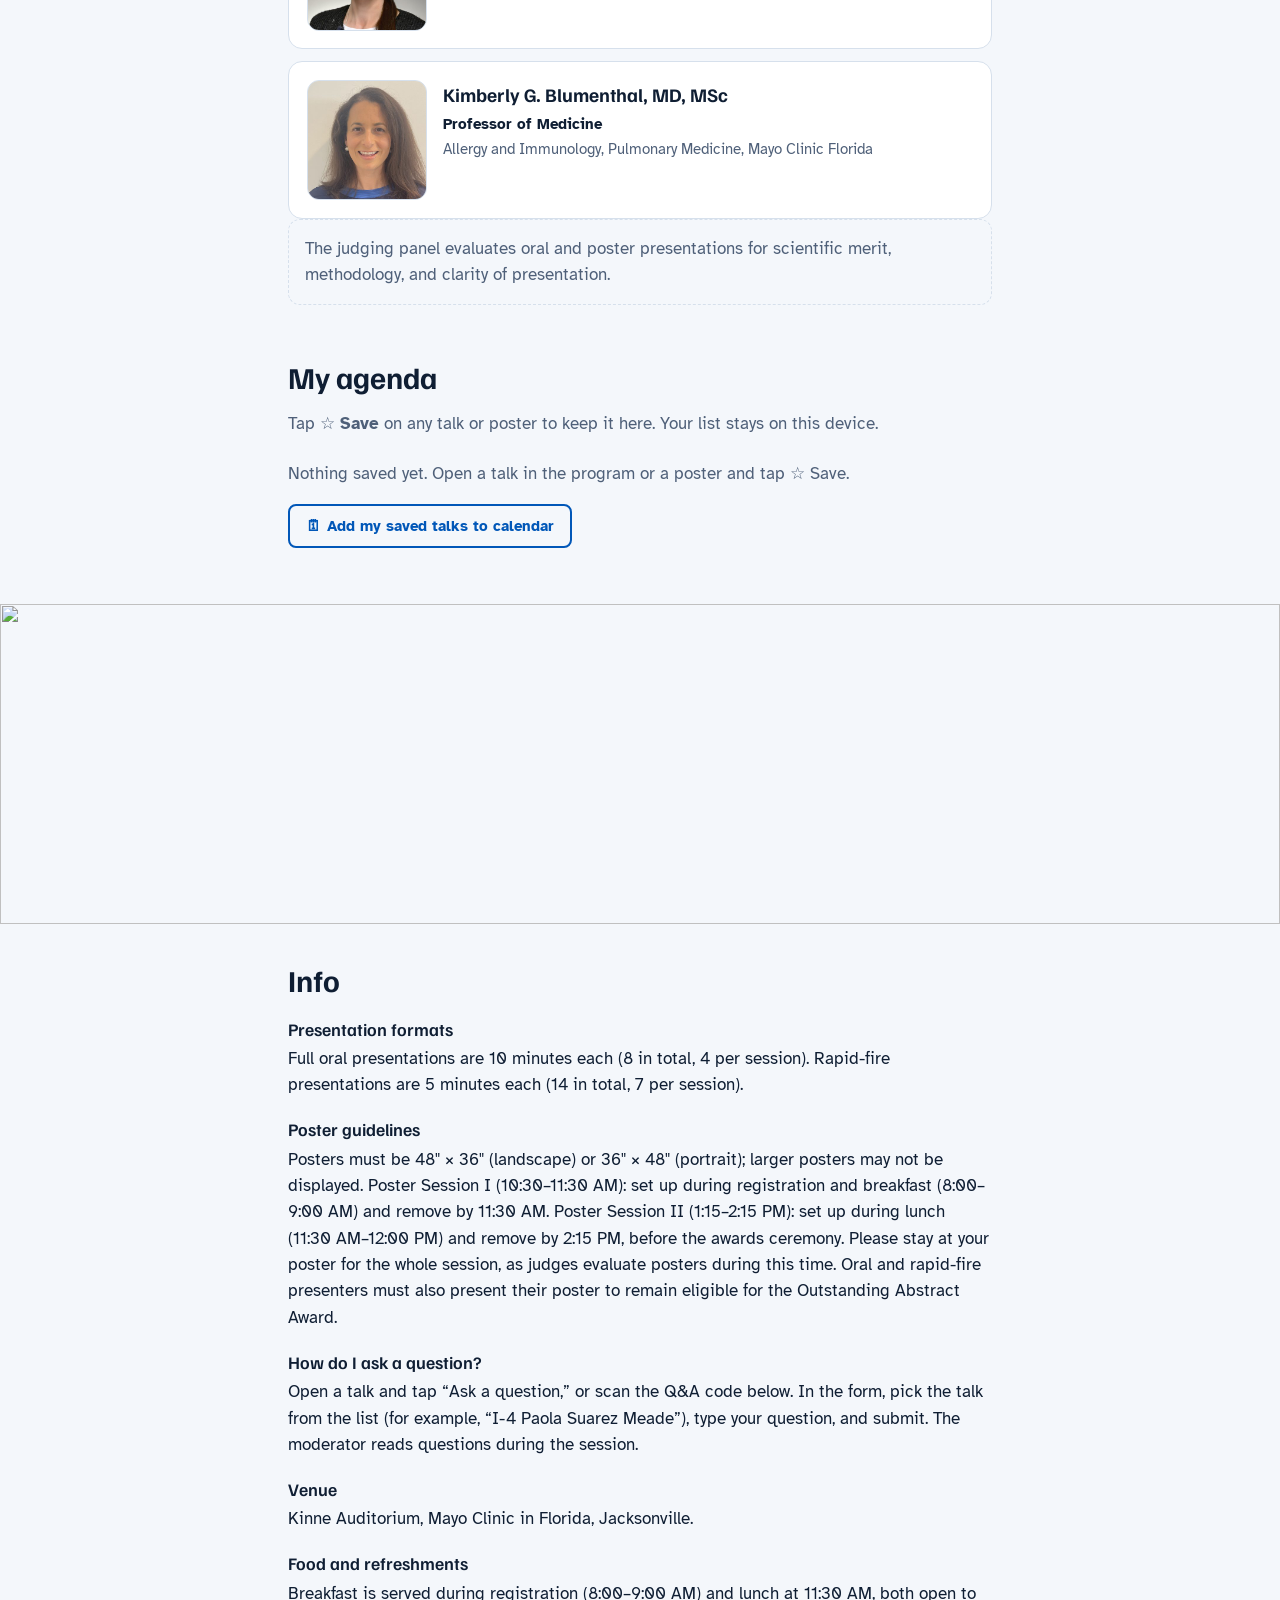
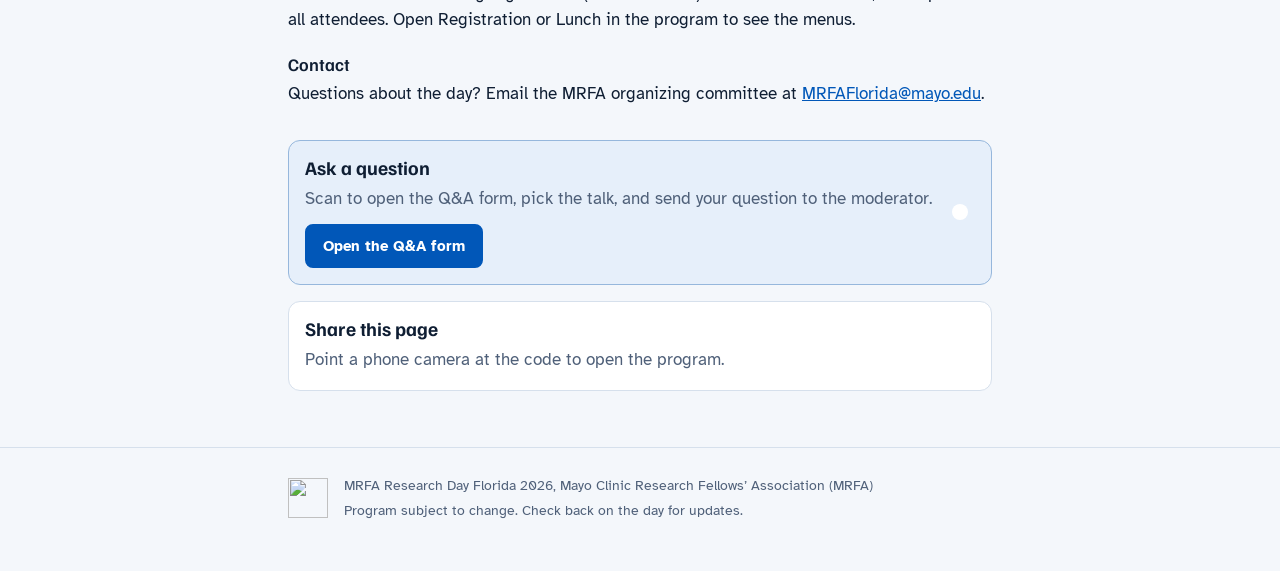
==== commit 732fe1a4: "Post award winners; support multiple winners and ties Co-Authored-By: Claude Opus 5.5 <noreply@anthr" ====
--- a/index.html
+++ b/index.html
@@ -22,7 +22,7 @@
   <link href="https://fonts.googleapis.com/css2?family=Atkinson+Hyperlegible:ital,wght@0,400;0,700;1,400&family=Familjen+Grotesk:wght@500;600;700&display=swap" rel="stylesheet">
   <script src="assets/hero.js?v=202610271504"></script>
   <script src="assets/theme.js?v=202610271504"></script>
-  <link rel="stylesheet" href="assets/styles.css?v=202610271504">
+  <link rel="stylesheet" href="assets/styles.css?v=202610291502">
   <link rel="icon" href="assets/img/mayo-clinic-logo.svg" type="image/svg+xml">
 </head>
 <body>
@@ -95,7 +95,7 @@
       <details class="sec-fold" id="awards-fold">
         <summary>
           <h2 id="h-awards">Awards</h2>
-          <span class="fold-note">4 awards · recipients announced at 2:15 PM</span>
+          <span class="fold-note">4 awards · winners announced</span>
           <svg class="chev" viewBox="0 0 20 20" aria-hidden="true"><path d="M5 8l5 5 5-5" fill="none" stroke="currentColor" stroke-width="2" stroke-linecap="round" stroke-linejoin="round"/></svg>
         </summary>
         <p class="lede" id="awards-note"></p>
@@ -181,7 +181,7 @@
   <script src="assets/qrcode-generator.js?v=202610271504"></script>
   <script src="assets/extras.js?v=202610271504"></script>
   <script src="assets/rating.js?v=202610271504"></script>
-  <script src="assets/app.js?v=202610271504"></script>
+  <script src="assets/app.js?v=202610291502"></script>
   <script data-goatcounter="https://mrfa-florida.goatcounter.com/count" async src="//gc.zgo.at/count.js"></script>
 </body>
 </html>
--- a/assets/styles.css
+++ b/assets/styles.css
@@ -295,6 +295,8 @@
 .w-role, .w-code { margin: .1rem 0 0; color: var(--muted); font-size: .88rem; }
 .w-title { margin: .4rem 0 0; line-height: 1.35; }
 .w-title a { color: var(--ink); }
+.w-tag { margin-left: .35rem; font-size: .72rem; font-weight: 700; text-transform: uppercase; letter-spacing: .06em; padding: .15rem .5rem; border-radius: 999px; background: color-mix(in srgb, #e0a100 25%, var(--surface)); vertical-align: middle; }
+.award-win + .award-win { padding-top: .8rem; border-top: 1px solid color-mix(in srgb, #e0a100 30%, var(--line)); }
 
 /* My agenda */
 .mine { list-style: none; margin: 0 0 1rem; padding: 0; }
